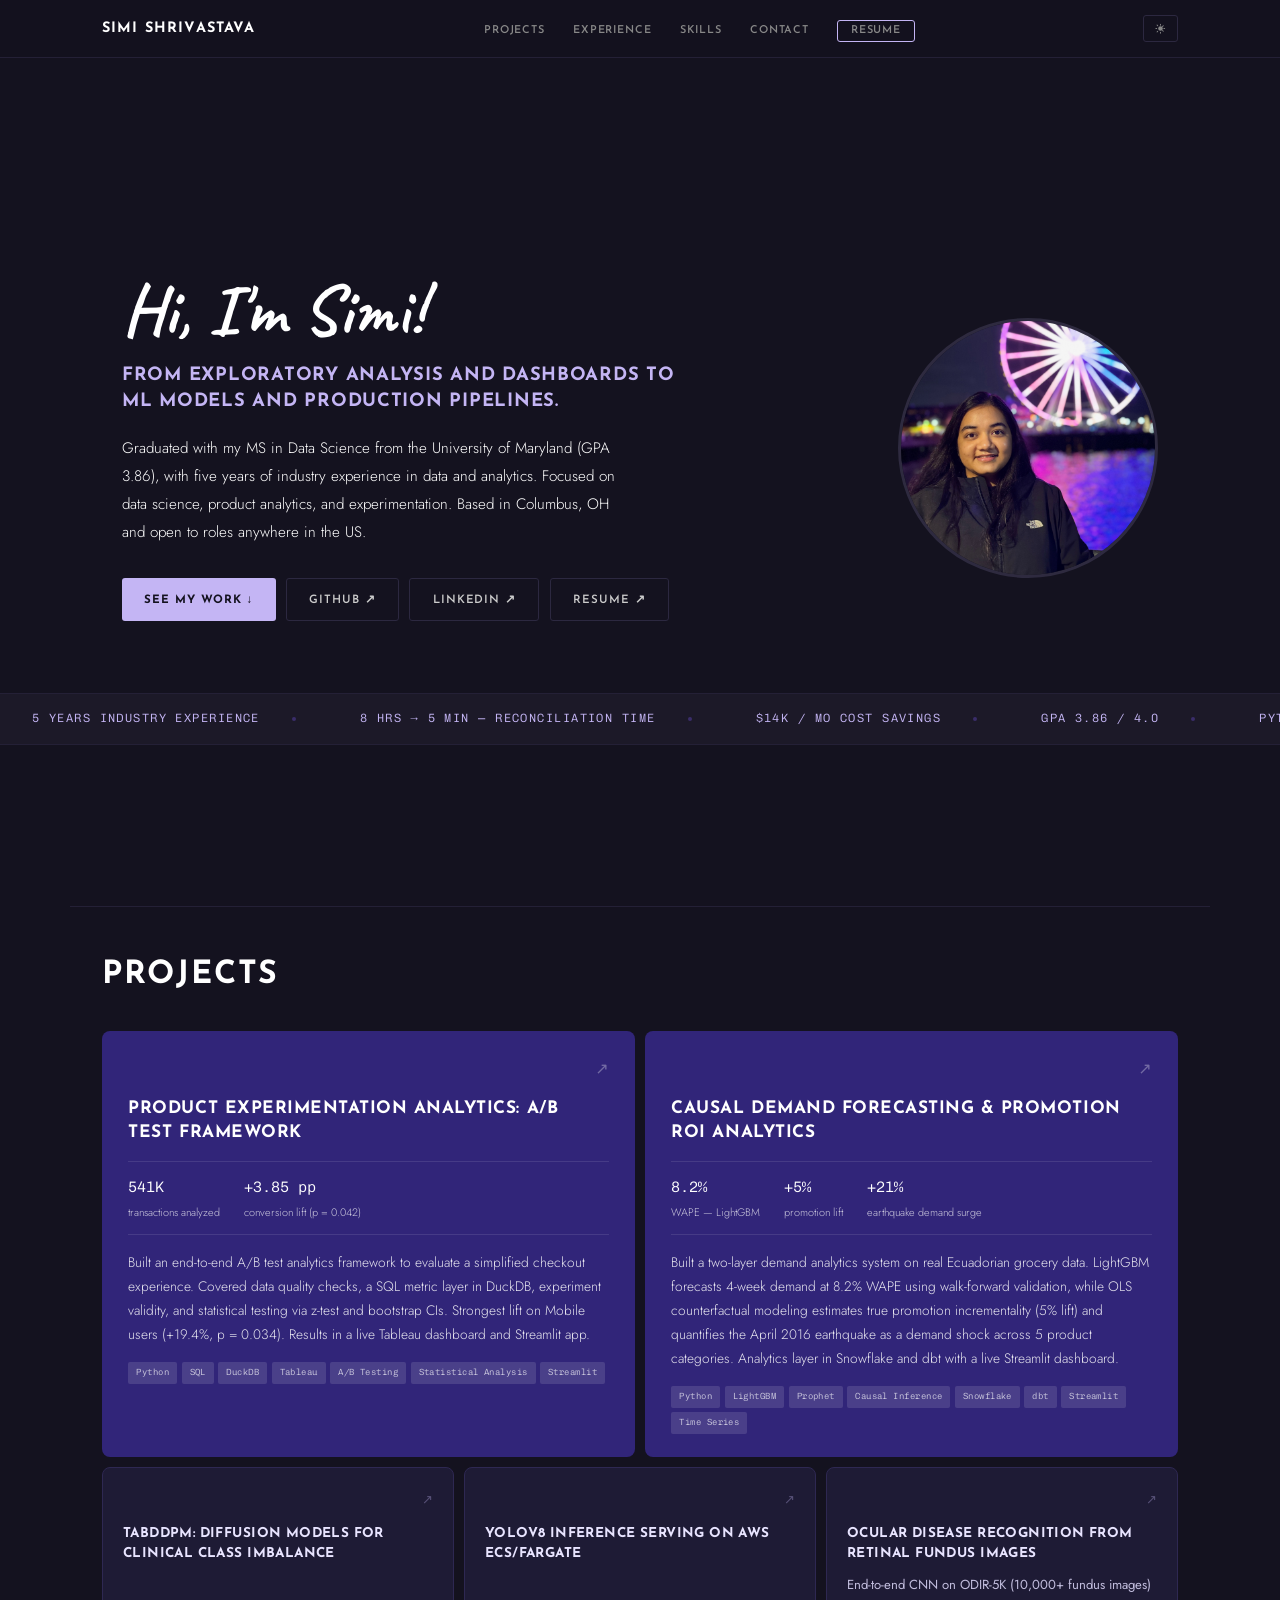
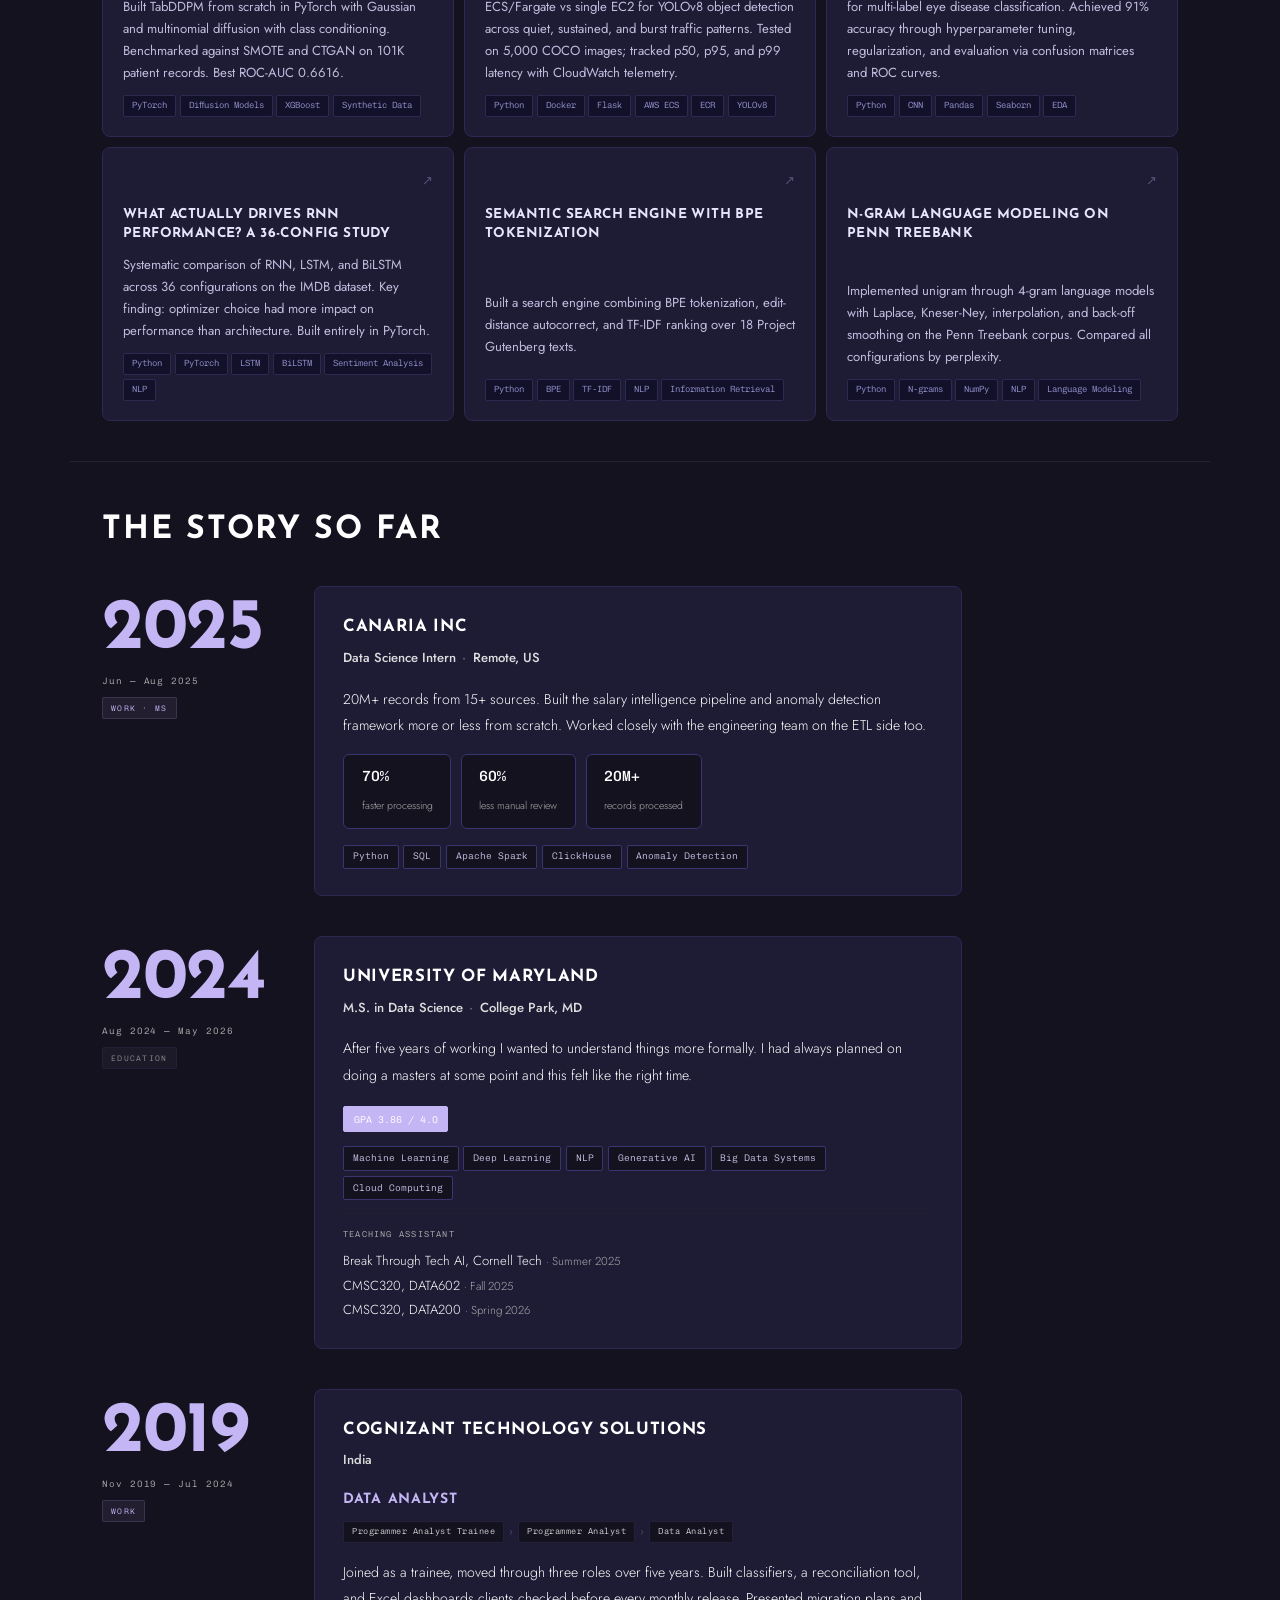
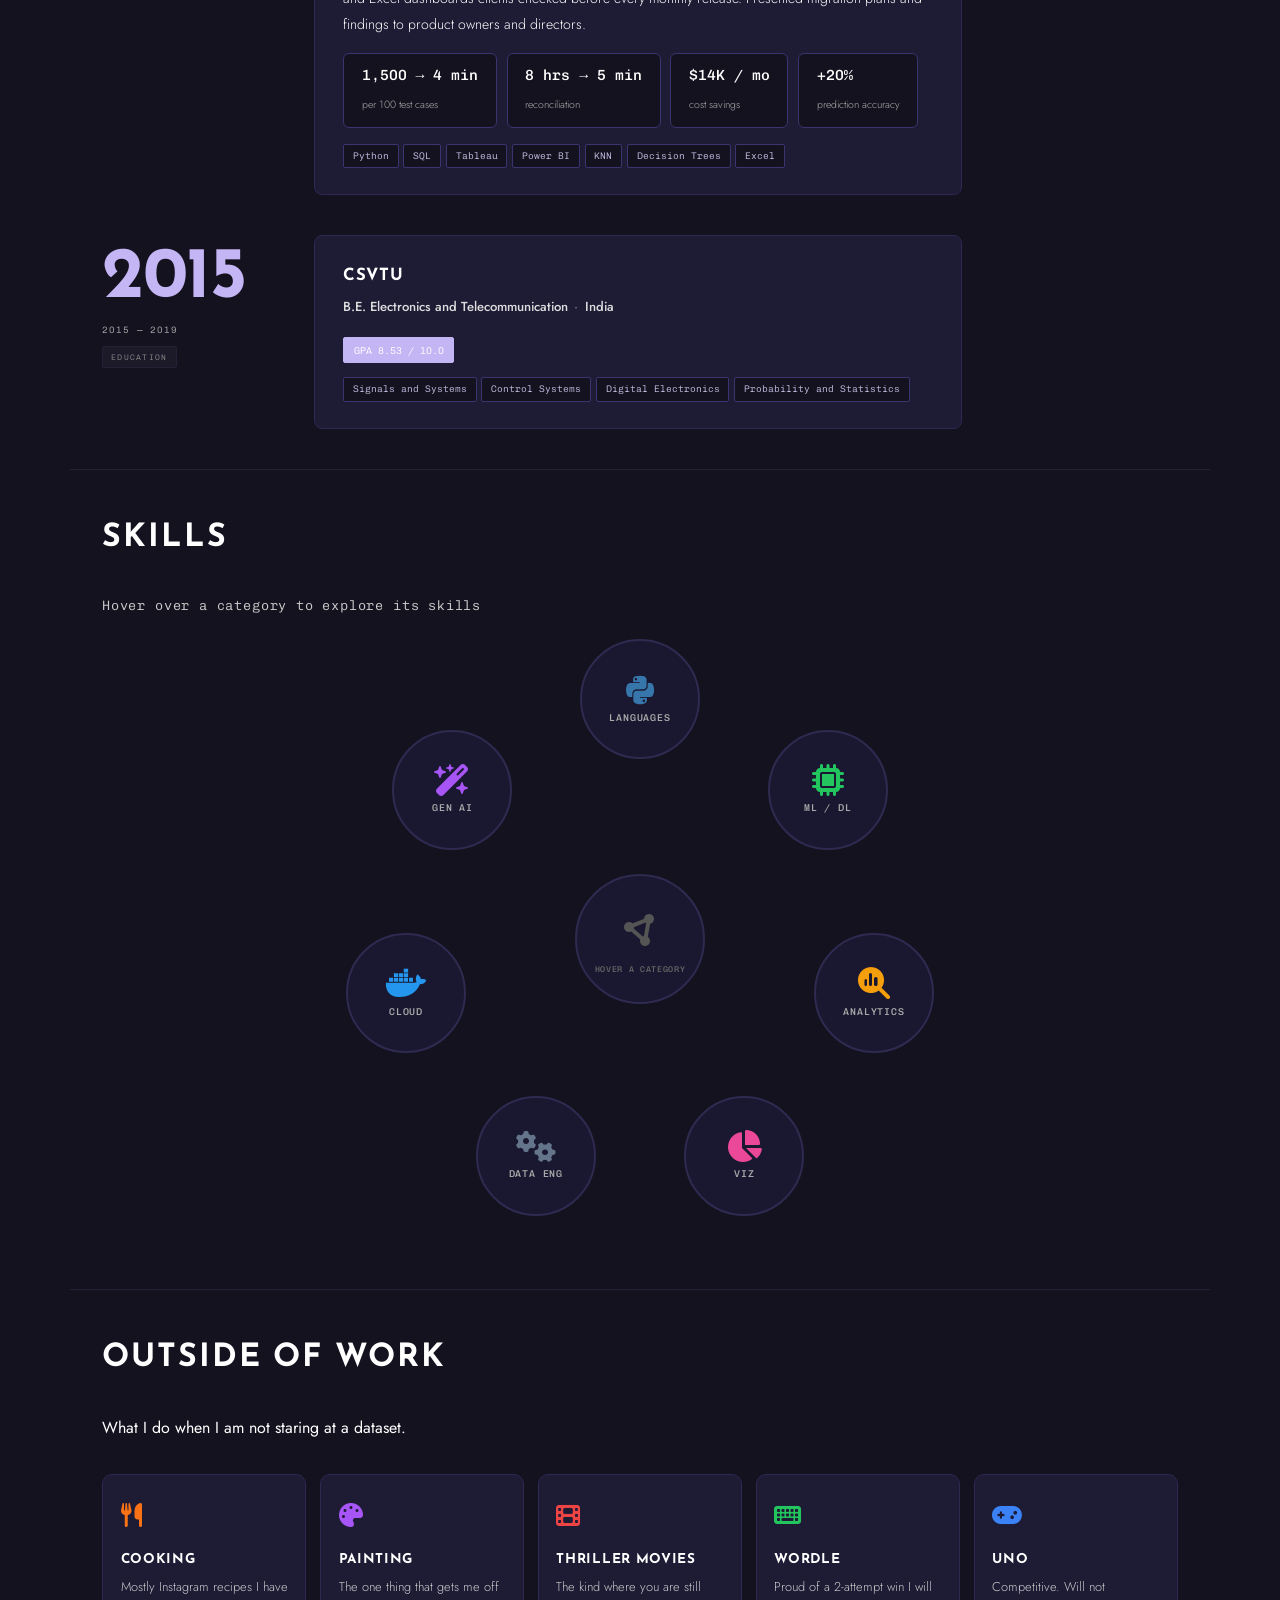
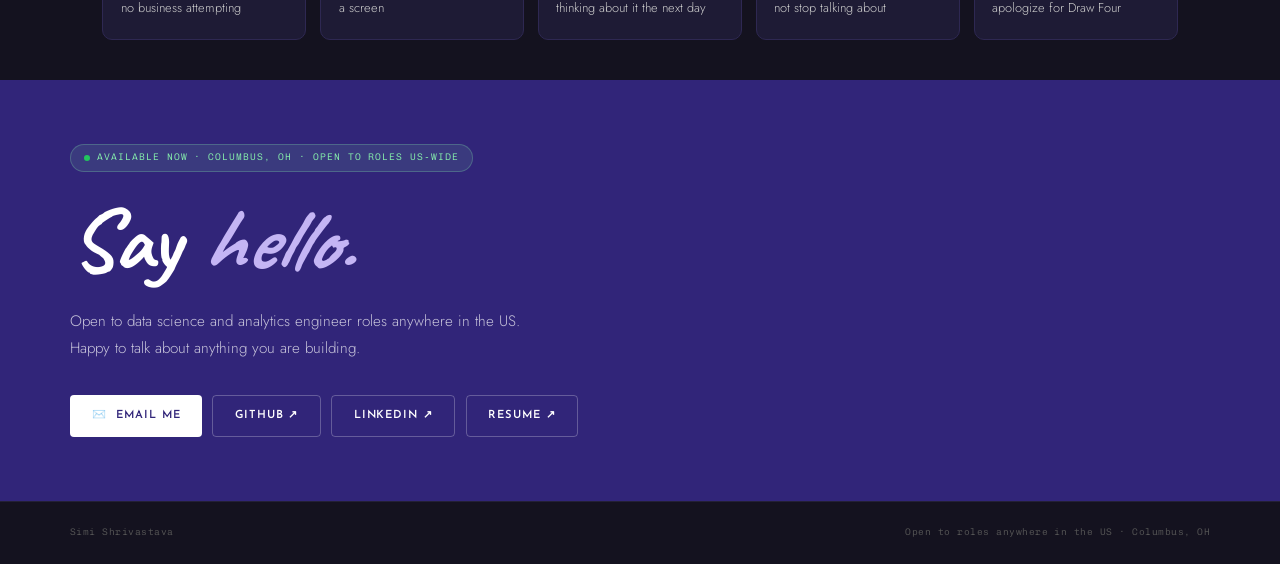
==== index.html @ 1aaf6483 "Update resume link to Simi_Shrivastava_Resume.pdf" ====
<!DOCTYPE html>
<html lang="en">
<head>
<meta charset="UTF-8"/>
<meta name="viewport" content="width=device-width, initial-scale=1.0"/>
<title>Simi Shrivastava</title>
<link rel="preconnect" href="https://fonts.googleapis.com"/>
<link rel="preconnect" href="https://fonts.gstatic.com" crossorigin/>
<link href="https://fonts.googleapis.com/css2?family=Josefin+Sans:wght@300;400;600;700&family=Jost:wght@300;400;500&family=Caveat:wght@400;600;700&family=Chivo+Mono:wght@300;400&display=swap" rel="stylesheet"/>
<link rel="stylesheet" href="https://cdnjs.cloudflare.com/ajax/libs/font-awesome/6.5.0/css/all.min.css"/>
<style>
*,*::before,*::after{box-sizing:border-box;margin:0;padding:0}
html{scroll-behavior:smooth}
:root{

  --bg:#14121f;
  --bg2:#1c1928;
  --card:#1c1928;
  --ink:#ffffff;
  --muted:#888888;
  --soft:#555555;
  --border:#242036;
  --border-card:#2c2840;
  --nav-bg:rgba(20,18,31,.92);
  --purple:#c4b5f4;
  --purple-bg:rgba(196,181,244,.08);
  --purple-border:rgba(196,181,244,.15);
  --purple-feat:#312579;
  --purple-feat-hover:#3a2d8e;
  --secondary-card:#1e1b35;
  --secondary-border:#2e2852;
  --sans:'Jost',system-ui,sans-serif;
  --head:'Josefin Sans',sans-serif;
  --mono:'Chivo Mono',monospace;
  --caveat:'Caveat',cursive;
}


body.light{
  --bg:#F7F5FF;
  --bg2:rgba(255,255,255,.75);
  --card:rgba(255,255,255,.75);
  --ink:#111111;
  --muted:#666666;
  --soft:#999999;
  --border:#e0dcf5;
  --border-card:#ddd8f5;
  --nav-bg:rgba(247,245,255,.92);
  --purple:#4535a8;
  --purple-bg:rgba(69,53,168,.07);
  --purple-border:rgba(69,53,168,.18);
  --purple-feat:#3d2d9e;
  --purple-feat-hover:#4838b5;
  --secondary-card:#c4bce8;
  --secondary-border:#b0a8d8;
}

body{
  background:var(--bg);
  color:var(--ink);
  font-family:var(--sans);
  font-size:16px;
  line-height:1.75;
  font-weight:300;
  -webkit-font-smoothing:antialiased;
  transition:background .25s,color .25s;
}
a{text-decoration:none;color:inherit}

.reveal{opacity:0;transform:translateY(20px);transition:opacity .6s cubic-bezier(.4,0,.2,1),transform .6s cubic-bezier(.4,0,.2,1)}
.reveal.visible{opacity:1;transform:translateY(0)}
.d1{transition-delay:.07s}.d2{transition-delay:.14s}.d3{transition-delay:.21s}
.d4{transition-delay:.28s}.d5{transition-delay:.35s}

nav{
  position:sticky;top:0;z-index:50;
  background:var(--nav-bg);
  backdrop-filter:blur(14px);
  border-bottom:1px solid var(--border);
  transition:background .25s;
}
.nav-inner{
  max-width:1140px;margin:0 auto;
  padding:.9rem 2rem;
  display:flex;justify-content:space-between;align-items:center;
}
.nav-logo{
  font-family:var(--head);
  font-size:.9rem;font-weight:700;
  letter-spacing:.08em;text-transform:uppercase;
  color:var(--ink);
}
.nav-links{display:flex;gap:1.75rem;list-style:none;align-items:center}
.nav-links a{font-family:var(--head);font-size:.68rem;font-weight:600;letter-spacing:.08em;text-transform:uppercase;color:var(--muted);transition:color .2s}
.nav-links a:hover{color:var(--purple)}
.nav-resume{
  font-family:var(--mono);font-size:.65rem;letter-spacing:.06em;
  color:var(--purple);border:1.5px solid var(--purple);
  padding:.28rem .8rem;border-radius:3px;
  transition:background .2s,color .2s;
}
.nav-resume:hover{background:var(--purple);color:var(--bg)}
.theme-toggle{
  background:none;border:1px solid var(--border-card);
  border-radius:3px;cursor:pointer;
  padding:.3rem .55rem;display:flex;align-items:center;
  transition:border-color .2s;color:var(--muted);
}
.theme-toggle:hover{border-color:var(--soft);color:var(--ink)}
.theme-toggle svg{width:15px;height:15px;fill:currentColor;display:block}

.hero-wrap{
  min-height:calc(100vh - 52px);
  display:flex;flex-direction:column;justify-content:center;
}
.hero-inner{
  max-width:1100px;margin:0 auto;
  padding:3.5rem 2rem 2rem;width:100%;
  display:grid;
  grid-template-columns:1fr 300px;
  gap:3rem;
  align-items:center;
}
.hero-text{display:flex;flex-direction:column}
.hero-photo{
  display:flex;align-items:center;justify-content:flex-end;
}
.hero-photo img{
  width:260px;height:260px;
  border-radius:50%;
  object-fit:cover;
  object-position:center 75%;
  border:3px solid var(--purple-border);
}
body.light .hero-photo img{border-color:var(--border-card)}
.hero-greeting{
  font-family:var(--caveat);
  font-size:clamp(2.6rem,5.5vw,4.8rem);
  font-weight:700;
  line-height:1;
  margin-bottom:1.1rem;
  display:block;
  animation:slidein .6s cubic-bezier(.4,0,.2,1) forwards;
}
body.dark .hero-greeting{color:#fff}
body.light .hero-greeting{color:#111}

.hero-tagline{
  font-family:var(--head);
  font-size:clamp(.9rem,1.8vw,1.15rem);
  font-weight:700;
  letter-spacing:.04em;
  text-transform:uppercase;
  line-height:1.45;
  max-width:580px;
  margin-bottom:1.1rem;
  animation:slidein .6s cubic-bezier(.4,0,.2,1) forwards .15s;
  opacity:0;
}
body.dark .hero-tagline{color:var(--purple)}
body.light .hero-tagline{color:var(--purple)}

.hero-bio{
  font-family:var(--sans);
  font-size:.95rem;
  line-height:1.85;
  max-width:500px;
  margin-bottom:2rem;
  animation:slidein .6s cubic-bezier(.4,0,.2,1) forwards .25s;
  opacity:0;
}
body.dark .hero-bio{color:#fff}
body.light .hero-bio{color:#111}

.cta-row{
  display:flex;gap:.65rem;flex-wrap:wrap;
  animation:slidein .6s cubic-bezier(.4,0,.2,1) forwards .35s;
  opacity:0;
}
.cta-p{
  display:inline-flex;align-items:center;gap:.4rem;
  font-family:var(--head);font-size:.72rem;font-weight:700;
  letter-spacing:.08em;text-transform:uppercase;
  padding:.65rem 1.4rem;border-radius:3px;
  transition:all .2s;
}
body.dark .cta-p{background:var(--purple);color:#14121f}
body.dark .cta-p:hover{background:#d4c8ff}
body.light .cta-p{background:var(--purple);color:#fff}
body.light .cta-p:hover{background:#5040c0}

.cta-g{
  display:inline-flex;align-items:center;gap:.4rem;
  font-family:var(--head);font-size:.72rem;font-weight:600;
  letter-spacing:.08em;text-transform:uppercase;
  padding:.65rem 1.4rem;border-radius:3px;
  transition:all .2s;
}
body.dark .cta-g{border:1px solid var(--border-card);color:#ccc}
body.dark .cta-g:hover{border-color:#9080c8;color:#fff}
body.light .cta-g{border:1px solid var(--border-card);color:#444}
body.light .cta-g:hover{border-color:#9080c8;color:#111}
   
.marquee-band{
  width:100%;overflow:hidden;
  padding:.9rem 0;margin-top:2.5rem;
  position:relative;
}
body.dark .marquee-band{background:#1c1928;border-top:1px solid var(--border);border-bottom:1px solid var(--border)}
body.light .marquee-band{background:#ede8fb;border-top:1px solid #d8d0f0;border-bottom:1px solid #d8d0f0}

.marquee-track{
  display:flex;white-space:nowrap;
  animation:marquee-scroll 32s linear infinite;
  width:max-content;
}
.marquee-track:hover{animation-play-state:paused}

.marquee-item{
  font-family:var(--mono);
  font-size:.75rem;letter-spacing:.12em;text-transform:uppercase;
  padding:0 2rem;
  display:inline-flex;align-items:center;gap:2rem;
}
body.dark .marquee-item{color:var(--purple)}
body.light .marquee-item{color:var(--purple)}

.marquee-sep{
  display:inline-block;width:4px;height:4px;
  border-radius:50%;flex-shrink:0;
}
body.dark .marquee-sep{background:#3a2d6a}
body.light .marquee-sep{background:#b0a0e0}

.scroll-nudge{
  font-family:var(--mono);font-size:.58rem;
  letter-spacing:.12em;text-transform:uppercase;
  display:flex;align-items:center;gap:.5rem;
  padding:1.5rem 2rem;
  max-width:1000px;margin:0 auto;width:100%;
  animation:bounce 2s ease-in-out infinite;
}
body.dark .scroll-nudge{color:#3a3555}
body.light .scroll-nudge{color:#c0b8d8}
.nudge-line{flex:1;height:1px;max-width:40px}
body.dark .nudge-line{background:#242036}
body.light .nudge-line{background:#d8d4f0}

.sep{border:none;border-top:1px solid var(--border);max-width:1140px;margin:0 auto}
.section{max-width:1140px;margin:0 auto;padding:2.5rem 2rem}
.sec-title{
  font-family:var(--head);font-size:2rem;font-weight:700;
  letter-spacing:.06em;text-transform:uppercase;
  margin-bottom:1.75rem;
}
body.dark .sec-title{color:#fff}
body.light .sec-title{color:#111}

.proj-featured{
  display:grid;grid-template-columns:1fr 1fr;
  gap:10px;margin-bottom:10px;
}

.feat-card{
  border-radius:8px;padding:1.5rem 1.65rem 1.45rem;
  display:flex;flex-direction:column;
  position:relative;overflow:hidden;
  text-decoration:none;color:inherit;
  transition:background .2s;
}
body.dark .feat-card{background:var(--purple-feat)}
body.dark .feat-card:hover{background:var(--purple-feat-hover)}
body.light .feat-card{background:var(--purple-feat)}
body.light .feat-card:hover{background:var(--purple-feat-hover)}
.feat-card:hover .feat-arrow{transform:translate(3px,-3px)}

.feat-top{display:flex;justify-content:flex-end;margin-bottom:.9rem}
.feat-arrow{font-size:1rem;transition:transform .2s;color:rgba(255,255,255,.32)}

.feat-title{
  font-family:var(--head);font-size:1.08rem;font-weight:700;
  line-height:1.35;letter-spacing:.03em;text-transform:uppercase;
  margin-bottom:1.1rem;color:#fff;
}
.feat-stats{
  display:flex;gap:1.5rem;
  padding:.75rem 0;margin-bottom:.9rem;
  border-top:1px solid rgba(255,255,255,.1);
  border-bottom:1px solid rgba(255,255,255,.1);
}
.fstat{display:flex;flex-direction:column;gap:.15rem}
.fstat-val{font-family:var(--mono);font-size:.95rem;color:#fff}
.fstat-lbl{font-family:var(--sans);font-size:.68rem;color:rgba(255,255,255,.75)}

.feat-desc{
  font-family:var(--sans);font-size:.86rem;
  line-height:1.75;margin-bottom:1rem;
  color:rgba(255,255,255,.88);
}
.feat-tags{display:flex;flex-wrap:wrap;gap:.28rem}
.feat-tag{
  font-family:var(--mono);font-size:.56rem;letter-spacing:.05em;
  padding:.18rem .5rem;border-radius:2px;
  background:rgba(255,255,255,.12);color:rgba(255,255,255,.7);
}

.proj-rest{
  display:grid;grid-template-columns:repeat(3,1fr);gap:10px;
}
.rest-card{
  border-radius:8px;padding:1.35rem 1.25rem 1.2rem;
  display:flex;flex-direction:column;gap:.65rem;
  text-decoration:none;color:inherit;
  transition:background .2s,border-color .2s;
}
body.dark .rest-card{background:var(--secondary-card);border:1px solid var(--secondary-border)}
body.dark .rest-card:hover{background:#201a42;border-color:#4535a8}
body.dark .rest-card:hover .rest-arrow{color:var(--purple)}
body.light .rest-card{background:var(--secondary-card);border:1px solid var(--secondary-border)}
body.light .rest-card:hover{background:#b8b0de;border-color:#9080c8}
body.light .rest-card:hover .rest-arrow{color:#3d2d9e}

.rest-top{display:flex;justify-content:flex-end;margin-bottom:.1rem}
.rest-arrow{font-size:.82rem;transition:color .2s}
body.dark .rest-arrow{color:rgba(196,181,244,.35)}
body.light .rest-arrow{color:rgba(69,53,168,.5)}

.rest-title{
  font-family:var(--head);font-size:.85rem;font-weight:700;
  line-height:1.45;letter-spacing:.03em;text-transform:uppercase;flex:1;
}
body.dark .rest-title{color:#e8e4ff}
body.light .rest-title{color:#150e50}

.rest-desc{
  font-family:var(--sans);font-size:.82rem;line-height:1.68;font-weight:400;
  flex:1;
}
body.dark .rest-desc{color:#c0bcdc}
body.light .rest-desc{color:#2a2260}

.rest-tags{display:flex;flex-wrap:wrap;gap:.22rem;margin-top:auto}
.rest-tag{
  font-family:var(--mono);font-size:.56rem;padding:.14rem .5rem;border-radius:2px;
}
body.dark .rest-tag{color:#9090c8;background:#13102a;border:1px solid var(--secondary-border)}
body.light .rest-tag{color:#4030a0;background:rgba(255,255,255,.4);border:1px solid rgba(255,255,255,.6)}

.wip-badge{
  display:inline-flex;align-items:center;gap:.3rem;
  font-family:var(--mono);font-size:.58rem;letter-spacing:.1em;
  text-transform:uppercase;color:#d4a017;
  border:1.5px solid rgba(212,160,23,.45);
  background:rgba(212,160,23,.1);
  padding:.18rem .6rem;border-radius:2px;width:fit-content;
  margin-top:.5rem;
}
.wip-dot{width:5px;height:5px;border-radius:50%;background:#d4a017;animation:blink 1.8s ease-in-out infinite}
   
.timeline{max-width:860px}
.tl-entry{
  display:grid;grid-template-columns:180px 1fr;
  gap:2rem;margin-bottom:2.5rem;align-items:start;
}
.tl-entry:last-child{margin-bottom:0}

.tl-year-col{padding-top:.5rem;display:flex;flex-direction:column;gap:.5rem}
.tl-year{
  font-family:var(--head);font-weight:700;
  font-size:4.5rem;line-height:1;
  letter-spacing:-.02em;text-transform:uppercase;
}
body.dark .tl-year{color:var(--purple)}
body.light .tl-year{color:var(--purple)}

.tl-range{
  font-family:var(--mono);font-size:.58rem;
  letter-spacing:.1em;line-height:1.6;
}
body.dark .tl-range{color:#aaa}
body.light .tl-range{color:#555}

.tl-type{
  font-family:var(--mono);font-size:.5rem;
  letter-spacing:.16em;text-transform:uppercase;
  padding:.2rem .5rem;border-radius:2px;width:fit-content;
}
.tl-type.work{color:var(--purple);background:var(--purple-bg);border:1px solid var(--purple-border)}
body.dark .tl-type.edu{color:#888;background:#1c1928;border:1px solid var(--border)}
body.light .tl-type.edu{color:#a098c8;background:rgba(196,181,244,.08);border:1px solid #d8d0f0}

.tl-card{border-radius:8px;padding:1.6rem 1.75rem}
body.dark .tl-card{background:var(--secondary-card);border:1px solid var(--secondary-border)}
body.light .tl-card{background:var(--secondary-card);border:1px solid var(--secondary-border)}

.tl-org{
  font-family:var(--head);font-size:1.05rem;font-weight:700;
  letter-spacing:.04em;text-transform:uppercase;margin-bottom:.3rem;
}
body.dark .tl-org{color:#fff}
body.light .tl-org{color:#111}

.tl-meta{
  font-family:var(--sans);font-size:.82rem;
  font-weight:500;margin-bottom:1rem;
}
body.dark .tl-meta{color:#ddd}
body.light .tl-meta{color:#111}
.tl-meta-sep{margin:0 .4rem;opacity:.4}

.tl-main-role{
  font-family:var(--head);font-size:.88rem;font-weight:700;
  letter-spacing:.05em;text-transform:uppercase;margin-bottom:.5rem;
}
body.dark .tl-main-role{color:var(--purple)}
body.light .tl-main-role{color:var(--purple)}

.tl-prog{display:flex;flex-wrap:wrap;gap:.3rem;align-items:center;margin-bottom:1rem}
.tl-prog-pill{
  font-family:var(--mono);font-size:.54rem;letter-spacing:.06em;
  padding:.14rem .5rem;border-radius:2px;
}
body.dark .tl-prog-pill{color:#ccc;background:#14121f;border:1px solid var(--border)}
body.light .tl-prog-pill{color:#333;background:var(--purple-bg);border:1px solid #d8d0f0}
.prog-arrow{font-size:.65rem;opacity:.3}

.tl-prose{
  font-family:var(--sans);font-size:.88rem;
  line-height:1.85;margin-bottom:1rem;
}
body.dark .tl-prose{color:#fff}
body.light .tl-prose{color:#111}

.tl-metrics{display:flex;flex-wrap:wrap;gap:.6rem;margin-bottom:1rem}
.tl-met{padding:.6rem 1.1rem;border-radius:6px}
body.dark .tl-met{background:#14121f;border:1px solid #3a3470}
body.light .tl-met{background:rgba(255,255,255,.8);border:1px solid #e0daf5}
.tl-met strong{display:block;font-family:var(--mono);font-size:.92rem;font-weight:500}
body.dark .tl-met strong{color:#fff}
body.light .tl-met strong{color:#111}
.tl-met span{font-size:.66rem}
body.dark .tl-met span{color:#aaa}
body.light .tl-met span{color:#555}

.tl-gpa{
  font-family:var(--mono);font-size:.62rem;
  padding:.2rem .6rem;border-radius:2px;
  display:inline-block;margin-bottom:.9rem;
}
body.dark .tl-gpa{color:#fff;background:var(--purple);border:1px solid var(--purple)}
body.light .tl-gpa{color:#fff;background:var(--purple);border:1px solid var(--purple)}

.tl-tags{display:flex;flex-wrap:wrap;gap:.3rem}
.tl-tag{
  font-family:var(--mono);font-size:.6rem;padding:.18rem .55rem;border-radius:2px;
}
body.dark .tl-tag{color:#c0bce0;background:#14121f;border:1px solid #3a3470}
body.light .tl-tag{color:#4030a0;background:rgba(196,181,244,.12);border:1px solid #c8c0f0}

.ta-block{padding-top:.8rem;margin-top:.8rem}
body.dark .ta-block{border-top:1px solid #222030}
body.light .ta-block{border-top:1px solid #e8e4f5}
.ta-label{font-family:var(--mono);font-size:.54rem;letter-spacing:.14em;text-transform:uppercase;margin-bottom:.45rem}
body.dark .ta-label{color:#aaa}
body.light .ta-label{color:#555}
.ta-row{font-size:.82rem;line-height:1.85}
body.dark .ta-row{color:#fff}
body.light .ta-row{color:#111}
.ta-em{font-size:.72rem}
body.dark .ta-em{color:#aaa}
body.light .ta-em{color:#555}

/* ============================================================
   FIX 4 — SKILLS WHEEL
   ============================================================ */
.sec-hint{
  font-family:var(--mono);font-size:.85rem;
  letter-spacing:.06em;margin-bottom:.75rem;
}
body.dark .sec-hint{color:#ccc}
body.light .sec-hint{color:#333}

.wheel-wrap{
  position:relative;width:720px;height:620px;margin:0 auto;
}

/* Center hub */
.wheel-center{
  position:absolute;top:310px;left:360px;
  transform:translate(-50%,-50%);
  width:130px;height:130px;border-radius:50%;
  display:flex;flex-direction:column;align-items:center;justify-content:center;gap:.35rem;
  z-index:2;transition:all .35s cubic-bezier(.4,0,.2,1);
}
body.dark .wheel-center{background:#1a1830;border:2px solid #2e2a50}
body.light .wheel-center{background:#fff;border:2px solid #ddd8f5;box-shadow:0 2px 12px rgba(0,0,0,.06)}
.center-icon{font-size:2rem}
body.dark .center-icon{color:#555}
body.light .center-icon{color:#bbb}
.center-label{
  font-family:var(--mono);font-size:.52rem;letter-spacing:.08em;
  text-transform:uppercase;text-align:center;padding:0 .5rem;line-height:1.4;font-weight:500;
}
body.dark .center-label{color:#666}
body.light .center-label{color:#aaa}

/* FIX 4 — category nodes: bigger, visible, not watermark-like */
.cat-node{
  position:absolute;width:120px;height:120px;border-radius:50%;
  display:flex;flex-direction:column;align-items:center;justify-content:center;
  gap:.4rem;cursor:pointer;z-index:5;
  transition:all .3s cubic-bezier(.4,0,.2,1);
}
body.dark .cat-node{background:#1a1830;border:2px solid #2e2a50}
body.light .cat-node{background:#fff;border:2px solid #ddd8f5;box-shadow:0 2px 10px rgba(0,0,0,.06)}
body.dark .cat-node:hover{border-color:#555;background:#201e38}
body.light .cat-node:hover{border-color:#bbb;background:#f8f8ff}
body.dark .cat-node.active{background:#201e38;border:2px solid #555;box-shadow:0 0 0 5px rgba(255,255,255,.04)}
body.light .cat-node.active{background:#f5f5ff;border:2px solid #aaa;box-shadow:0 0 0 5px rgba(0,0,0,.04)}

/* Per-category icon colors — distinct, non-purple */
.node-icon{font-size:2rem;transition:color .2s}
#cat-0 .node-icon{color:#3776AB}   /* Python blue */
#cat-1 .node-icon{color:#22c55e}   /* ML/DL green */
#cat-2 .node-icon{color:#f59e0b}   /* Analytics amber */
#cat-3 .node-icon{color:#ec4899}   /* Viz pink */
#cat-4 .node-icon{color:#64748b}   /* Data Eng slate */
#cat-5 .node-icon{color:#2496ED}   /* Docker blue */
#cat-6 .node-icon{color:#a855f7}   /* GenAI purple */

/* Brighten on hover/active */
body.dark .cat-node:hover .node-icon,body.dark .cat-node.active .node-icon{filter:brightness(1.25)}
body.light .cat-node:hover .node-icon,body.light .cat-node.active .node-icon{filter:brightness(.85)}

.node-label{
  font-family:var(--mono);font-size:.62rem;letter-spacing:.08em;
  text-transform:uppercase;text-align:center;line-height:1.3;transition:color .2s;font-weight:500;
}
body.dark .node-label{color:#aaa}
body.light .node-label{color:#555}
body.dark .cat-node.active .node-label,body.dark .cat-node:hover .node-label{color:#fff}
body.light .cat-node.active .node-label,body.light .cat-node:hover .node-label{color:#111}

.orbit-ring{
  position:absolute;border-radius:50%;pointer-events:none;
  opacity:0;transition:opacity .3s ease;border-style:dashed;
}
body.dark .orbit-ring{border-color:rgba(196,181,244,.14)}
body.light .orbit-ring{border-color:rgba(69,53,168,.12)}
.orbit-ring.visible{opacity:1}

.skill-tag-node{
  position:absolute;
  font-family:var(--mono);font-size:.8rem;letter-spacing:.04em;
  padding:.3rem .9rem;border-radius:20px;
  white-space:nowrap;z-index:8;pointer-events:none;
  opacity:0;
  transform:translate(-50%,-50%) scale(.5);
  transition:opacity .3s ease,transform .3s cubic-bezier(.4,0,.2,1);
}
body.dark .skill-tag-node{color:var(--purple);background:#1e1a38;border:1px solid #2c2850}
body.light .skill-tag-node{color:#4535a8;background:#fff;border:1px solid #c0b5f0;box-shadow:0 2px 8px rgba(69,53,168,.1)}
.skill-tag-node.visible{opacity:1;transform:translate(-50%,-50%) scale(1)}

/* Mobile fallback */
.skill-mobile{display:none}
.mob-cats{display:flex;flex-wrap:wrap;gap:.4rem;margin-bottom:1.25rem}
.mob-cat{
  font-family:var(--head);font-size:.62rem;font-weight:700;
  letter-spacing:.08em;text-transform:uppercase;
  padding:.4rem .9rem;border-radius:3px;cursor:pointer;
  transition:all .2s;display:flex;align-items:center;gap:.4rem;
}
body.dark .mob-cat{border:1px solid var(--border);color:#666}
body.dark .mob-cat.active{border-color:var(--purple);color:var(--purple);background:var(--purple-bg)}
body.light .mob-cat{border:1px solid var(--border);color:#aaa}
body.light .mob-cat.active{border-color:var(--purple);color:var(--purple);background:var(--purple-bg)}
.mob-skills{display:flex;flex-wrap:wrap;gap:.4rem;align-items:flex-start;align-content:flex-start}
.mob-skill{
  font-family:var(--mono);font-size:.6rem;letter-spacing:.04em;
  padding:.2rem .6rem;border-radius:20px;
}
body.dark .mob-skill{color:var(--purple);background:#1e1a38;border:1px solid #2c2850}
body.light .mob-skill{color:var(--purple);background:#fff;border:1px solid #c8bff2}

/* ============================================================
   OUTSIDE OF WORK
   ============================================================ */
.outside-tagline{
  font-family:var(--sans);font-size:1rem;
  margin-bottom:2rem;font-weight:400;
}
body.dark .outside-tagline{color:#fff}
body.light .outside-tagline{color:#111}

.hobby-grid{display:grid;grid-template-columns:repeat(5,1fr);gap:.85rem}
.hobby-card{border-radius:10px;padding:1.25rem 1.1rem}
body.dark .hobby-card{background:var(--secondary-card);border:1px solid var(--secondary-border)}
body.light .hobby-card{background:var(--secondary-card);border:1px solid var(--secondary-border)}
.hobby-icon{font-size:1.5rem;margin-bottom:.65rem}
.hobby-title{font-family:var(--head);font-size:.85rem;font-weight:700;letter-spacing:.05em;text-transform:uppercase;margin-bottom:.3rem}
body.dark .hobby-title{color:#fff}
body.light .hobby-title{color:#111}
.hobby-desc{font-size:.8rem;line-height:1.65}
body.dark .hobby-desc{color:#ccc}
body.light .hobby-desc{color:#333}

/* ============================================================
   CONTACT
   ============================================================ */
.contact-wrap{
  background:var(--purple-feat);
  padding:4rem 2rem;
  position:relative;
  overflow:hidden;
}
.contact-inner{
  max-width:1140px;margin:0 auto;
  display:flex;flex-direction:column;
  gap:1.5rem;
}
.contact-avail{
  display:inline-flex;align-items:center;gap:.45rem;
  font-family:var(--mono);font-size:.6rem;letter-spacing:.1em;text-transform:uppercase;
  color:#86efac;background:rgba(134,239,172,.1);
  border:1px solid rgba(134,239,172,.25);
  padding:.3rem .8rem;border-radius:20px;width:fit-content;
}
.contact-avail-dot{width:6px;height:6px;border-radius:50%;background:#22c55e}
.contact-heading{
  font-family:var(--caveat);
  font-size:clamp(3rem,7vw,5.5rem);
  font-weight:700;line-height:1;color:#fff;
}
.contact-heading em{font-style:italic;color:#c4b5f4}
.contact-sub{
  font-family:var(--sans);font-size:.95rem;
  color:rgba(255,255,255,.72);line-height:1.8;max-width:480px;
}
.contact-pills{display:flex;flex-wrap:wrap;gap:.65rem;margin-top:.5rem}
.contact-pill{
  display:inline-flex;align-items:center;gap:.5rem;
  font-family:var(--head);font-size:.7rem;font-weight:600;
  letter-spacing:.08em;text-transform:uppercase;
  padding:.65rem 1.35rem;border-radius:4px;
  transition:all .2s;text-decoration:none;
}
.contact-pill.primary{
  background:#fff;color:var(--purple-feat);
}
.contact-pill.primary:hover{background:#e8e0ff}
.contact-pill.ghost{
  border:1.5px solid rgba(255,255,255,.25);color:#fff;
}
.contact-pill.ghost:hover{background:rgba(255,255,255,.1);border-color:rgba(255,255,255,.5)}

/* ============================================================
   FOOTER
   ============================================================ */
footer{
  background:var(--bg);
  border-top:1px solid var(--border);padding:1.4rem 2rem;
}
.footer-inner{
  max-width:1140px;margin:0 auto;
  display:flex;justify-content:space-between;align-items:center;
}
footer p{font-family:var(--mono);font-size:.6rem;color:var(--soft);letter-spacing:.05em}

/* ============================================================
   ANIMATIONS
   ============================================================ */
@keyframes slidein{from{opacity:0;transform:translateY(12px)}to{opacity:1;transform:translateY(0)}}
@keyframes marquee-scroll{0%{transform:translateX(0)}100%{transform:translateX(-50%)}}
@keyframes bounce{0%,100%{transform:translateY(0)}50%{transform:translateY(5px)}}
@keyframes blink{0%,100%{opacity:1}50%{opacity:.2}}
@keyframes fadein{from{opacity:0}to{opacity:1}}

/* ============================================================
   RESPONSIVE
   ============================================================ */
@media(max-width:960px){
  .proj-featured{grid-template-columns:1fr 1fr}
  .proj-rest{grid-template-columns:repeat(3,1fr)}
  .contact-inner{grid-template-columns:1fr;gap:2.5rem}
  .hobby-grid{grid-template-columns:repeat(3,1fr)}
  .tl-entry{grid-template-columns:140px 1fr;gap:1.5rem}
  .tl-year{font-size:3.5rem}
}
@media(max-width:680px){
  .wheel-wrap{display:none}
  .skill-mobile{display:block}
  .proj-rest{grid-template-columns:repeat(2,1fr)}
  .tl-entry{grid-template-columns:1fr;gap:.75rem}
  .tl-year{font-size:2.5rem}
  .tl-year-col{flex-direction:row;align-items:center;flex-wrap:wrap;gap:.5rem;padding-top:0}
  .hero-inner{grid-template-columns:1fr}
  .hero-photo{display:none}
  .hero-wrap{min-height:unset;padding:1.5rem 0 0}
}
@media(max-width:580px){
  .proj-featured{grid-template-columns:1fr}
  .proj-rest{grid-template-columns:1fr 1fr}
  .section{padding:2.75rem 1.25rem}
  .hero-inner{padding:3rem 1.25rem 2rem}
  .contact-wrap{padding:3rem 1.25rem}  .nav-links{display:none}
  .nav-inner{padding:.9rem 1.25rem}
  .sec-title{font-size:1.5rem}
  .contact-left h2{font-size:1.8rem}
  .footer-inner{flex-direction:column;gap:.4rem;text-align:center}
  .hobby-grid{grid-template-columns:repeat(2,1fr)}
}
</style>
</head>
<body>

<!-- ============================================================
     NAV
     ============================================================ -->
<nav>
  <div class="nav-inner">
    <a href="#" class="nav-logo">Simi Shrivastava</a>
    <ul class="nav-links">
      <li><a href="#projects">Projects</a></li>
      <li><a href="#experience">Experience</a></li>
      <li><a href="#skills">Skills</a></li>
      <li><a href="#contact">Contact</a></li>
      <li><a href="Simi_Shrivastava_Resume.pdf" class="nav-resume" target="_blank">Resume</a></li>
    </ul>
    <button class="theme-toggle" onclick="toggleTheme()" title="Toggle theme">
      <svg id="theme-icon" viewBox="0 0 24 24" xmlns="http://www.w3.org/2000/svg">
        <path d="M21 12.79A9 9 0 1 1 11.21 3 7 7 0 0 0 21 12.79z"/>
      </svg>
    </button>
  </div>
</nav>

<!-- ============================================================
     HERO
     ============================================================ -->
<div class="hero-wrap">
  <div class="hero-inner">
    <div class="hero-text">
      <span class="hero-greeting">Hi, I'm Simi!</span>
      <div class="hero-tagline">From exploratory analysis and dashboards to ML models and production pipelines.</div>
      <div class="hero-bio">Graduated with my MS in Data Science from the University of Maryland (GPA 3.86), with five years of industry experience in data and analytics. Focused on data science, product analytics, and experimentation. Based in Columbus, OH and open to roles anywhere in the US.</div>
      <div class="cta-row">
        <a href="#projects" class="cta-p">See my work ↓</a>
        <a href="https://github.com/Simi-Shrivastava11" class="cta-g" target="_blank">GitHub ↗</a>
        <a href="https://www.linkedin.com/in/simi-shrivastava" class="cta-g" target="_blank">LinkedIn ↗</a>
        <a href="Simi_Shrivastava_Resume.pdf" class="cta-g" target="_blank">Resume ↗</a>
      </div>
    </div>
    <div class="hero-photo">
      <img src="profile1.jpeg" alt="Simi Shrivastava"/>
    </div>
  </div>

  <!-- FIX 1 — marquee items now include context so each stat is self-explanatory -->
  <div class="marquee-band">
    <div class="marquee-track">
      <!-- Copy 1 -->
      <span class="marquee-item">5 years industry experience <span class="marquee-sep"></span></span>
      <span class="marquee-item">8 hrs → 5 min — reconciliation time <span class="marquee-sep"></span></span>
      <span class="marquee-item">$14K / mo cost savings <span class="marquee-sep"></span></span>
      <span class="marquee-item">GPA 3.86 / 4.0 <span class="marquee-sep"></span></span>
      <span class="marquee-item">Python · SQL · Apache Spark <span class="marquee-sep"></span></span>
      <span class="marquee-item">LightGBM · Time Series · Causal Inference <span class="marquee-sep"></span></span>
      <span class="marquee-item">Snowflake · dbt · Streamlit <span class="marquee-sep"></span></span>
      <span class="marquee-item">A/B Testing · Statistical Modeling · Tableau <span class="marquee-sep"></span></span>
      <span class="marquee-item">AWS · Docker · ClickHouse <span class="marquee-sep"></span></span>
      <span class="marquee-item">Columbus, OH · Open to roles US-wide <span class="marquee-sep"></span></span>
      <!-- Copy 2 for seamless loop -->
      <span class="marquee-item">5 years industry experience <span class="marquee-sep"></span></span>
      <span class="marquee-item">8 hrs → 5 min — reconciliation time <span class="marquee-sep"></span></span>
      <span class="marquee-item">$14K / mo cost savings <span class="marquee-sep"></span></span>
      <span class="marquee-item">GPA 3.86 / 4.0 <span class="marquee-sep"></span></span>
      <span class="marquee-item">Python · SQL · Apache Spark <span class="marquee-sep"></span></span>
      <span class="marquee-item">LightGBM · Time Series · Causal Inference <span class="marquee-sep"></span></span>
      <span class="marquee-item">Snowflake · dbt · Streamlit <span class="marquee-sep"></span></span>
      <span class="marquee-item">A/B Testing · Statistical Modeling · Tableau <span class="marquee-sep"></span></span>
      <span class="marquee-item">AWS · Docker · ClickHouse <span class="marquee-sep"></span></span>
      <span class="marquee-item">Columbus, OH · Open to roles US-wide <span class="marquee-sep"></span></span>
    </div>
  </div>

</div>

<hr class="sep"/>

<!-- ============================================================
     PROJECTS
     ============================================================ -->
<section id="projects">
  <div class="section">
    <h2 class="sec-title reveal">Projects</h2>

    <!-- Featured 2 -->
    <div class="proj-featured">

      <a class="feat-card reveal d1" href="https://github.com/Simi-Shrivastava11/product-experimentation-analytics" target="_blank">
        <div class="feat-top"><span class="feat-arrow">↗</span></div>
        <div class="feat-title">Product Experimentation Analytics: A/B Test Framework</div>
        <div class="feat-stats">
          <div class="fstat"><span class="fstat-val">541K</span><span class="fstat-lbl">transactions analyzed</span></div>
          <div class="fstat"><span class="fstat-val">+3.85 pp</span><span class="fstat-lbl">conversion lift (p = 0.042)</span></div>
        </div>
        <p class="feat-desc">Built an end-to-end A/B test analytics framework to evaluate a simplified checkout experience. Covered data quality checks, a SQL metric layer in DuckDB, experiment validity, and statistical testing via z-test and bootstrap CIs. Strongest lift on Mobile users (+19.4%, p = 0.034). Results in a live Tableau dashboard and Streamlit app.</p>
        <div class="feat-tags">
          <span class="feat-tag">Python</span><span class="feat-tag">SQL</span><span class="feat-tag">DuckDB</span><span class="feat-tag">Tableau</span><span class="feat-tag">A/B Testing</span><span class="feat-tag">Statistical Analysis</span><span class="feat-tag">Streamlit</span>
        </div>
      </a>

      <a class="feat-card reveal d2" href="https://github.com/Simi-Shrivastava11/causal-demand-forecasting" target="_blank">
        <div class="feat-top"><span class="feat-arrow">↗</span></div>
        <div class="feat-title">Causal Demand Forecasting & Promotion ROI Analytics</div>
        <div class="feat-stats">
          <div class="fstat"><span class="fstat-val">8.2%</span><span class="fstat-lbl">WAPE — LightGBM</span></div>
          <div class="fstat"><span class="fstat-val">+5%</span><span class="fstat-lbl">promotion lift</span></div>
          <div class="fstat"><span class="fstat-val">+21%</span><span class="fstat-lbl">earthquake demand surge</span></div>
        </div>
        <p class="feat-desc">Built a two-layer demand analytics system on real Ecuadorian grocery data. LightGBM forecasts 4-week demand at 8.2% WAPE using walk-forward validation, while OLS counterfactual modeling estimates true promotion incrementality (5% lift) and quantifies the April 2016 earthquake as a demand shock across 5 product categories. Analytics layer in Snowflake and dbt with a live Streamlit dashboard.</p>
        <div class="feat-tags">
          <span class="feat-tag">Python</span><span class="feat-tag">LightGBM</span><span class="feat-tag">Prophet</span><span class="feat-tag">Causal Inference</span><span class="feat-tag">Snowflake</span><span class="feat-tag">dbt</span><span class="feat-tag">Streamlit</span><span class="feat-tag">Time Series</span>
        </div>
      </a>

    </div>

    <!-- Secondary 6 -->
    <div class="proj-rest">

      <a class="rest-card reveal d1" href="https://github.com/Simi-Shrivastava11/tabddpm-hospital-readmission-prediction" target="_blank">
        <div class="rest-top"><span class="rest-arrow">↗</span></div>
        <div class="rest-title">TabDDPM: Diffusion Models for Clinical Class Imbalance</div>
        <p class="rest-desc">Built TabDDPM from scratch in PyTorch with Gaussian and multinomial diffusion with class conditioning. Benchmarked against SMOTE and CTGAN on 101K patient records. Best ROC-AUC 0.6616.</p>
        <div class="rest-tags"><span class="rest-tag">PyTorch</span><span class="rest-tag">Diffusion Models</span><span class="rest-tag">XGBoost</span><span class="rest-tag">Synthetic Data</span></div>
      </a>

      <a class="rest-card reveal d2" href="https://github.com/Simi-Shrivastava11/YOLOv8-via-AWS-ECS-Fargate" target="_blank">
        <div class="rest-top"><span class="rest-arrow">↗</span></div>
        <div class="rest-title">YOLOv8 Inference Serving on AWS ECS/Fargate</div>
        <p class="rest-desc">ECS/Fargate vs single EC2 for YOLOv8 object detection across quiet, sustained, and burst traffic patterns. Tested on 5,000 COCO images; tracked p50, p95, and p99 latency with CloudWatch telemetry.</p>
        <div class="rest-tags"><span class="rest-tag">Python</span><span class="rest-tag">Docker</span><span class="rest-tag">Flask</span><span class="rest-tag">AWS ECS</span><span class="rest-tag">ECR</span><span class="rest-tag">YOLOv8</span></div>
      </a>

      <a class="rest-card reveal d3" href="https://github.com/Simi-Shrivastava11/ocular-disease-ml" target="_blank">
        <div class="rest-top"><span class="rest-arrow">↗</span></div>
        <div class="rest-title">Ocular Disease Recognition from Retinal Fundus Images</div>
        <p class="rest-desc">End-to-end CNN on ODIR-5K (10,000+ fundus images) for multi-label eye disease classification. Achieved 91% accuracy through hyperparameter tuning, regularization, and evaluation via confusion matrices and ROC curves.</p>
        <div class="rest-tags"><span class="rest-tag">Python</span><span class="rest-tag">CNN</span><span class="rest-tag">Pandas</span><span class="rest-tag">Seaborn</span><span class="rest-tag">EDA</span></div>
      </a>

      <a class="rest-card reveal d4" href="https://github.com/Simi-Shrivastava11/Sentiment-Classification-RNN" target="_blank">
        <div class="rest-top"><span class="rest-arrow">↗</span></div>
        <div class="rest-title">What Actually Drives RNN Performance? A 36-Config Study</div>
        <p class="rest-desc">Systematic comparison of RNN, LSTM, and BiLSTM across 36 configurations on the IMDB dataset. Key finding: optimizer choice had more impact on performance than architecture. Built entirely in PyTorch.</p>
        <div class="rest-tags"><span class="rest-tag">Python</span><span class="rest-tag">PyTorch</span><span class="rest-tag">LSTM</span><span class="rest-tag">BiLSTM</span><span class="rest-tag">Sentiment Analysis</span><span class="rest-tag">NLP</span></div>
      </a>

      <a class="rest-card reveal d5" href="https://github.com/Simi-Shrivastava11/bpe-semantic-search" target="_blank">
        <div class="rest-top"><span class="rest-arrow">↗</span></div>
        <div class="rest-title">Semantic Search Engine with BPE Tokenization</div>
        <p class="rest-desc">Built a search engine combining BPE tokenization, edit-distance autocorrect, and TF-IDF ranking over 18 Project Gutenberg texts.</p>
        <div class="rest-tags"><span class="rest-tag">Python</span><span class="rest-tag">BPE</span><span class="rest-tag">TF-IDF</span><span class="rest-tag">NLP</span><span class="rest-tag">Information Retrieval</span></div>
      </a>

      <a class="rest-card reveal d5" href="https://github.com/Simi-Shrivastava11/Language-Modeling-with-NGrams" target="_blank">
        <div class="rest-top"><span class="rest-arrow">↗</span></div>
        <div class="rest-title">N-Gram Language Modeling on Penn Treebank</div>
        <p class="rest-desc">Implemented unigram through 4-gram language models with Laplace, Kneser-Ney, interpolation, and back-off smoothing on the Penn Treebank corpus. Compared all configurations by perplexity.</p>
        <div class="rest-tags"><span class="rest-tag">Python</span><span class="rest-tag">N-grams</span><span class="rest-tag">NumPy</span><span class="rest-tag">NLP</span><span class="rest-tag">Language Modeling</span></div>
      </a>

    </div>
  </div>
</section>

<hr class="sep"/>

<!-- ============================================================
     EXPERIENCE
     ============================================================ -->
<section id="experience">
  <div class="section">
    <h2 class="sec-title reveal">The story so far</h2>
    <div class="timeline">

      <!-- Canaria -->
      <div class="tl-entry reveal">
        <div class="tl-year-col">
          <div class="tl-year">2025</div>
          <div class="tl-range">Jun — Aug 2025</div>
          <div class="tl-type work">Work · MS</div>
        </div>
        <div class="tl-card">
          <div class="tl-org">Canaria Inc</div>
          <div class="tl-meta">Data Science Intern<span class="tl-meta-sep">·</span>Remote, US</div>
          <p class="tl-prose">20M+ records from 15+ sources. Built the salary intelligence pipeline and anomaly detection framework more or less from scratch. Worked closely with the engineering team on the ETL side too.</p>
          <div class="tl-metrics">
            <div class="tl-met"><strong>70%</strong><span>faster processing</span></div>
            <div class="tl-met"><strong>60%</strong><span>less manual review</span></div>
            <div class="tl-met"><strong>20M+</strong><span>records processed</span></div>
          </div>
          <div class="tl-tags">
            <span class="tl-tag">Python</span><span class="tl-tag">SQL</span><span class="tl-tag">Apache Spark</span><span class="tl-tag">ClickHouse</span><span class="tl-tag">Anomaly Detection</span>
          </div>
        </div>
      </div>

      <!-- UMD -->
      <div class="tl-entry reveal d1">
        <div class="tl-year-col">
          <div class="tl-year">2024</div>
          <div class="tl-range">Aug 2024 — May 2026</div>
          <div class="tl-type edu">Education</div>
        </div>
        <div class="tl-card">
          <div class="tl-org">University of Maryland</div>
          <div class="tl-meta">M.S. in Data Science<span class="tl-meta-sep">·</span>College Park, MD</div>
          <p class="tl-prose">After five years of working I wanted to understand things more formally. I had always planned on doing a masters at some point and this felt like the right time.</p>
          <div class="tl-gpa">GPA 3.86 / 4.0</div>
          <div class="tl-tags">
            <span class="tl-tag">Machine Learning</span><span class="tl-tag">Deep Learning</span><span class="tl-tag">NLP</span><span class="tl-tag">Generative AI</span><span class="tl-tag">Big Data Systems</span><span class="tl-tag">Cloud Computing</span>
          </div>
          <div class="ta-block">
            <div class="ta-label">Teaching Assistant</div>
            <div class="ta-row">Break Through Tech AI, Cornell Tech <span class="ta-em">· Summer 2025</span></div>
            <div class="ta-row">CMSC320, DATA602 <span class="ta-em">· Fall 2025</span></div>
            <div class="ta-row">CMSC320, DATA200 <span class="ta-em">· Spring 2026</span></div>
          </div>
        </div>
      </div>

      <!-- Cognizant -->
      <div class="tl-entry reveal d2">
        <div class="tl-year-col">
          <div class="tl-year">2019</div>
          <div class="tl-range">Nov 2019 — Jul 2024</div>
          <div class="tl-type work">Work</div>
        </div>
        <div class="tl-card">
          <div class="tl-org">Cognizant Technology Solutions</div>
          <div class="tl-meta">India</div>
          <div class="tl-main-role">Data Analyst</div>
          <div class="tl-prog">
            <span class="tl-prog-pill">Programmer Analyst Trainee</span>
            <span class="prog-arrow">›</span>
            <span class="tl-prog-pill">Programmer Analyst</span>
            <span class="prog-arrow">›</span>
            <span class="tl-prog-pill">Data Analyst</span>
          </div>
          <p class="tl-prose">Joined as a trainee, moved through three roles over five years. Built classifiers, a reconciliation tool, and Excel dashboards clients checked before every monthly release. Presented migration plans and findings to product owners and directors.</p>
          <div class="tl-metrics">
            <div class="tl-met"><strong>1,500 → 4 min</strong><span>per 100 test cases</span></div>
            <div class="tl-met"><strong>8 hrs → 5 min</strong><span>reconciliation</span></div>
            <div class="tl-met"><strong>$14K / mo</strong><span>cost savings</span></div>
            <div class="tl-met"><strong>+20%</strong><span>prediction accuracy</span></div>
          </div>
          <div class="tl-tags">
            <span class="tl-tag">Python</span><span class="tl-tag">SQL</span><span class="tl-tag">Tableau</span><span class="tl-tag">Power BI</span><span class="tl-tag">KNN</span><span class="tl-tag">Decision Trees</span><span class="tl-tag">Excel</span>
          </div>
        </div>
      </div>

      <!-- CSVTU — trimmed -->
      <div class="tl-entry reveal d3">
        <div class="tl-year-col">
          <div class="tl-year">2015</div>
          <div class="tl-range">2015 — 2019</div>
          <div class="tl-type edu">Education</div>
        </div>
        <div class="tl-card">
          <div class="tl-org">CSVTU</div>
          <div class="tl-meta">B.E. Electronics and Telecommunication<span class="tl-meta-sep">·</span>India</div>
          <div class="tl-gpa">GPA 8.53 / 10.0</div>
          <div class="tl-tags">
            <span class="tl-tag">Signals and Systems</span><span class="tl-tag">Control Systems</span><span class="tl-tag">Digital Electronics</span><span class="tl-tag">Probability and Statistics</span>
          </div>
        </div>
      </div>

    </div>
  </div>
</section>

<hr class="sep"/>

<!-- ============================================================
     SKILLS
     ============================================================ -->
<section id="skills">
  <div class="section">
    <h2 class="sec-title reveal">Skills</h2>
    <p class="sec-hint reveal d1">Hover over a category to explore its skills</p>

    <!-- Wheel (desktop) -->
    <div class="wheel-wrap" id="wheel">
      <div class="wheel-center">
        <div class="center-icon" id="center-icon"><i class="fa-solid fa-circle-nodes"></i></div>
        <div class="center-label" id="center-label">Hover a category</div>
      </div>
      <div class="cat-node" id="cat-0" onclick="selectCat(0)"><i class="fa-brands fa-python node-icon"></i><div class="node-label">Languages</div></div>
      <div class="cat-node" id="cat-1" onclick="selectCat(1)"><i class="fa-solid fa-microchip node-icon"></i><div class="node-label">ML / DL</div></div>
      <div class="cat-node" id="cat-2" onclick="selectCat(2)"><i class="fa-solid fa-magnifying-glass-chart node-icon"></i><div class="node-label">Analytics</div></div>
      <div class="cat-node" id="cat-3" onclick="selectCat(3)"><i class="fa-solid fa-chart-pie node-icon"></i><div class="node-label">Viz</div></div>
      <div class="cat-node" id="cat-4" onclick="selectCat(4)"><i class="fa-solid fa-gears node-icon"></i><div class="node-label">Data Eng</div></div>
      <div class="cat-node" id="cat-5" onclick="selectCat(5)"><i class="fa-brands fa-docker node-icon"></i><div class="node-label">Cloud</div></div>
      <div class="cat-node" id="cat-6" onclick="selectCat(6)"><i class="fa-solid fa-wand-magic-sparkles node-icon"></i><div class="node-label">Gen AI</div></div>
    </div>

    <!-- Mobile fallback -->
    <div class="skill-mobile">
      <div class="mob-cats" id="mob-cats"></div>
      <div class="mob-skills" id="mob-skills"></div>
    </div>

  </div>
</section>

<hr class="sep"/>

<!-- ============================================================
     OUTSIDE OF WORK
     ============================================================ -->
<section id="outside">
  <div class="section">
    <h2 class="sec-title reveal">Outside of work</h2>
    <p class="outside-tagline reveal d1">What I do when I am not staring at a dataset.</p>
    <div class="hobby-grid">
      <div class="hobby-card reveal d1">
        <div class="hobby-icon"><i class="fa-solid fa-utensils" style="color:#f97316"></i></div>
        <div class="hobby-title">Cooking</div>
        <div class="hobby-desc">Mostly Instagram recipes I have no business attempting</div>
      </div>
      <div class="hobby-card reveal d2">
        <div class="hobby-icon"><i class="fa-solid fa-palette" style="color:#a855f7"></i></div>
        <div class="hobby-title">Painting</div>
        <div class="hobby-desc">The one thing that gets me off a screen</div>
      </div>
      <div class="hobby-card reveal d3">
        <div class="hobby-icon"><i class="fa-solid fa-film" style="color:#ef4444"></i></div>
        <div class="hobby-title">Thriller movies</div>
        <div class="hobby-desc">The kind where you are still thinking about it the next day</div>
      </div>
      <div class="hobby-card reveal d4">
        <div class="hobby-icon"><i class="fa-solid fa-keyboard" style="color:#22c55e"></i></div>
        <div class="hobby-title">Wordle</div>
        <div class="hobby-desc">Proud of a 2-attempt win I will not stop talking about</div>
      </div>
      <div class="hobby-card reveal d5">
        <div class="hobby-icon"><i class="fa-solid fa-gamepad" style="color:#3b82f6"></i></div>
        <div class="hobby-title">Uno</div>
        <div class="hobby-desc">Competitive. Will not apologize for Draw Four</div>
      </div>
    </div>
  </div>
</section>

<!-- ============================================================
     CONTACT
     ============================================================ -->
<div class="contact-wrap" id="contact">
  <div class="contact-inner">
    <div class="contact-avail reveal"><span class="contact-avail-dot"></span>Available Now · Columbus, OH · Open to roles US-wide</div>
    <div class="contact-heading reveal d1">Say <em>hello.</em></div>
    <p class="contact-sub reveal d2">Open to data science and analytics engineer roles anywhere in the US. Happy to talk about anything you are building.</p>
    <div class="contact-pills reveal d3">
      <a href="javascript:void(0)" onclick="window.location.href='mai'+'lto:'+'simish98'+'@'+'umd.edu';" class="contact-pill primary">✉️ &nbsp;Email me</a>
      <a href="https://github.com/Simi-Shrivastava11" class="contact-pill ghost" target="_blank">GitHub ↗</a>
      <a href="https://www.linkedin.com/in/simi-shrivastava" class="contact-pill ghost" target="_blank">LinkedIn ↗</a>
      <a href="Simi_Shrivastava_Resume.pdf" class="contact-pill ghost" target="_blank">Resume ↗</a>
    </div>
  </div>
</div>

<!-- ============================================================
     FOOTER
     ============================================================ -->
<footer>
  <div class="footer-inner">
    <p>Simi Shrivastava</p>
    <p>Open to roles anywhere in the US · Columbus, OH</p>
  </div>
</footer>

<!-- ============================================================
     SCRIPTS
     ============================================================ -->
<script data-cfasync="false" src="/cdn-cgi/scripts/5c5dd728/cloudflare-static/email-decode.min.js"></script><script data-cfasync="false" src="/cdn-cgi/scripts/5c5dd728/cloudflare-static/email-decode.min.js"></script><script>
(function(){

  /* ---- THEME TOGGLE ---- */
  var SUN='<path d="M12 4.5a.75.75 0 0 1 .75.75v1.5a.75.75 0 0 1-1.5 0v-1.5A.75.75 0 0 1 12 4.5zM12 17.25a.75.75 0 0 1 .75.75v1.5a.75.75 0 0 1-1.5 0v-1.5a.75.75 0 0 1 .75-.75zM19.5 12a.75.75 0 0 1-.75.75h-1.5a.75.75 0 0 1 0-1.5h1.5a.75.75 0 0 1 .75.75zM6.75 12a.75.75 0 0 1-.75.75H4.5a.75.75 0 0 1 0-1.5H6a.75.75 0 0 1 .75.75zM17.03 7.03a.75.75 0 0 1 0 1.06l-1.06 1.06a.75.75 0 1 1-1.06-1.06l1.06-1.06a.75.75 0 0 1 1.06 0zM8.03 15.97a.75.75 0 0 1 0 1.06l-1.06 1.06a.75.75 0 0 1-1.06-1.06l1.06-1.06a.75.75 0 0 1 1.06 0zM17.03 16.97a.75.75 0 0 1-1.06 0l-1.06-1.06a.75.75 0 1 1 1.06-1.06l1.06 1.06a.75.75 0 0 1 0 1.06zM8.03 8.03a.75.75 0 0 1-1.06 0L5.91 6.97a.75.75 0 0 1 1.06-1.06l1.06 1.06a.75.75 0 0 1 0 1.06zM12 8.25a3.75 3.75 0 1 0 0 7.5 3.75 3.75 0 0 0 0-7.5z"/>';
  var MOON='<path d="M21 12.79A9 9 0 1 1 11.21 3 7 7 0 0 0 21 12.79z"/>';
  var icon=document.getElementById('theme-icon');
  var isLight=localStorage.getItem('theme')==='light';

  function applyTheme(light){
    document.body.classList.toggle('light',light);
    document.body.classList.toggle('dark',!light);
    icon.innerHTML=light?MOON:SUN;
  }
  applyTheme(isLight);

  window.toggleTheme=function(){
    isLight=!isLight;
    localStorage.setItem('theme',isLight?'light':'dark');
    applyTheme(isLight);
  };

  /* ---- SCROLL REVEAL ---- */
  var obs=new IntersectionObserver(function(entries){
    entries.forEach(function(e){
      if(e.isIntersecting){e.target.classList.add('visible');obs.unobserve(e.target);}
    });
  },{threshold:0.08});
  document.querySelectorAll('.reveal').forEach(function(el){obs.observe(el);});

  /* ---- SKILLS WHEEL ---- */
  var CATS=[
    {label:'Languages',           icon:'fa-brands fa-python',               skills:['Python','SQL','R','MATLAB']},
    {label:'ML and Deep Learning',icon:'fa-solid fa-microchip',             skills:['PyTorch','scikit-learn','XGBoost','LightGBM','CNNs','RNNs / LSTMs','NLP','Anomaly Detection']},
    {label:'Analytics',           icon:'fa-solid fa-magnifying-glass-chart',skills:['Pandas','NumPy','SciPy','statsmodels','A/B Testing','Causal Inference','Time Series Forecasting','Counterfactual Modeling','EDA']},
    {label:'Visualization',       icon:'fa-solid fa-chart-pie',             skills:['Tableau','Power BI','Matplotlib','Seaborn','Plotly','Streamlit','Excel']},
    {label:'Data Engineering',    icon:'fa-solid fa-gears',                 skills:['Snowflake','dbt','PySpark','ClickHouse','DuckDB','Parquet','ETL Pipelines']},
    {label:'Cloud and Infra',     icon:'fa-brands fa-docker',               skills:['AWS EC2','S3','Lambda','ECR / ECS','Docker','Flask','Git','Jenkins']},
    {label:'Generative AI',       icon:'fa-solid fa-wand-magic-sparkles',   skills:['Diffusion Models','TabDDPM','Synthetic Data Gen','Class Conditioning','CTGAN','SMOTE']},
  ];

  var WHEEL=document.getElementById('wheel');
  if(WHEEL){
    var N=CATS.length, WRAP=720, CX=360, CY=310, CAT_R=240, CAT_SIZE=120, SKILL_R=100;
    var activeCat=-1, activeSkillEls=[], activeRing=null;
    var catPositions=[];

    CATS.forEach(function(_,i){
      var angle=(i/N)*2*Math.PI-Math.PI/2;
      var cx=CX+CAT_R*Math.cos(angle), cy=CY+CAT_R*Math.sin(angle);
      catPositions.push({cx:cx,cy:cy,angle:angle});
      var node=document.getElementById('cat-'+i);
      node.style.left=(cx-CAT_SIZE/2)+'px';
      node.style.top=(cy-CAT_SIZE/2)+'px';
      node.addEventListener('mouseenter',function(){selectCat(i);});
      node.addEventListener('mouseleave',function(){
        node.classList.remove('active');
        clearSkills();
        activeCat=-1;
        document.getElementById('center-icon').innerHTML='<i class="fa-solid fa-circle-nodes"></i>';
        document.getElementById('center-label').textContent='Hover a category';
      });
    });

    function clearSkills(){
      activeSkillEls.forEach(function(el){
        el.classList.remove('visible');
        setTimeout(function(){el.remove();},300);
      });
      activeSkillEls=[];
      if(activeRing){
        activeRing.classList.remove('visible');
        var r=activeRing;
        setTimeout(function(){r.remove();},300);
        activeRing=null;
      }
    }

    function showSkills(catIdx){
      var cat=CATS[catIdx];
      var pos=catPositions[catIdx];
      var n=cat.skills.length;
      var ringSize=(SKILL_R+20)*2+40;
      var ring=document.createElement('div');
      ring.className='orbit-ring';
      ring.style.cssText='width:'+ringSize+'px;height:'+ringSize+'px;left:'+(pos.cx-ringSize/2)+'px;top:'+(pos.cy-ringSize/2)+'px;border-width:1px;';
      WHEEL.appendChild(ring);
      activeRing=ring;
      setTimeout(function(){ring.classList.add('visible');},20);
      var toCenter=Math.atan2(CY-pos.cy,CX-pos.cx);
      cat.skills.forEach(function(skill,i){
        var angle=(i/n)*2*Math.PI+toCenter+Math.PI;
        var sx=pos.cx+(SKILL_R+20)*Math.cos(angle);
        var sy=pos.cy+(SKILL_R+20)*Math.sin(angle);
        var el=document.createElement('div');
        el.className='skill-tag-node';
        el.textContent=skill;
        el.style.left=sx+'px';
        el.style.top=sy+'px';
        WHEEL.appendChild(el);
        activeSkillEls.push(el);
        setTimeout(function(){el.classList.add('visible');},i*50+60);
      });
    }

    window.selectCat=function(idx){
      CATS.forEach(function(_,i){document.getElementById('cat-'+i).classList.remove('active');});
      clearSkills();
      if(activeCat===idx){
        activeCat=-1;
        document.getElementById('center-icon').innerHTML='<i class="fa-solid fa-circle-nodes"></i>';
        document.getElementById('center-label').textContent='Hover a category';
        return;
      }
      activeCat=idx;
      document.getElementById('cat-'+idx).classList.add('active');
      var cat=CATS[idx];
      document.getElementById('center-icon').innerHTML='<i class="'+cat.icon+'"></i>';
      document.getElementById('center-label').textContent=cat.label;
      showSkills(idx);
    };
  }

  /* ---- MOBILE SKILLS FALLBACK ---- */
  var mobCats=document.getElementById('mob-cats');
  var mobSkills=document.getElementById('mob-skills');
  if(mobCats){
    CATS.forEach(function(cat,i){
      var btn=document.createElement('div');
      btn.className='mob-cat';
      btn.innerHTML='<i class="'+cat.icon+'"></i>'+cat.label;
      btn.onclick=function(){
        document.querySelectorAll('.mob-cat').forEach(function(b){b.classList.remove('active');});
        btn.classList.add('active');
        mobSkills.innerHTML=cat.skills.map(function(s){return '<span class="mob-skill">'+s+'</span>';}).join('');
      };
      mobCats.appendChild(btn);
    });
  }

}());
</script>
</body>
</html>
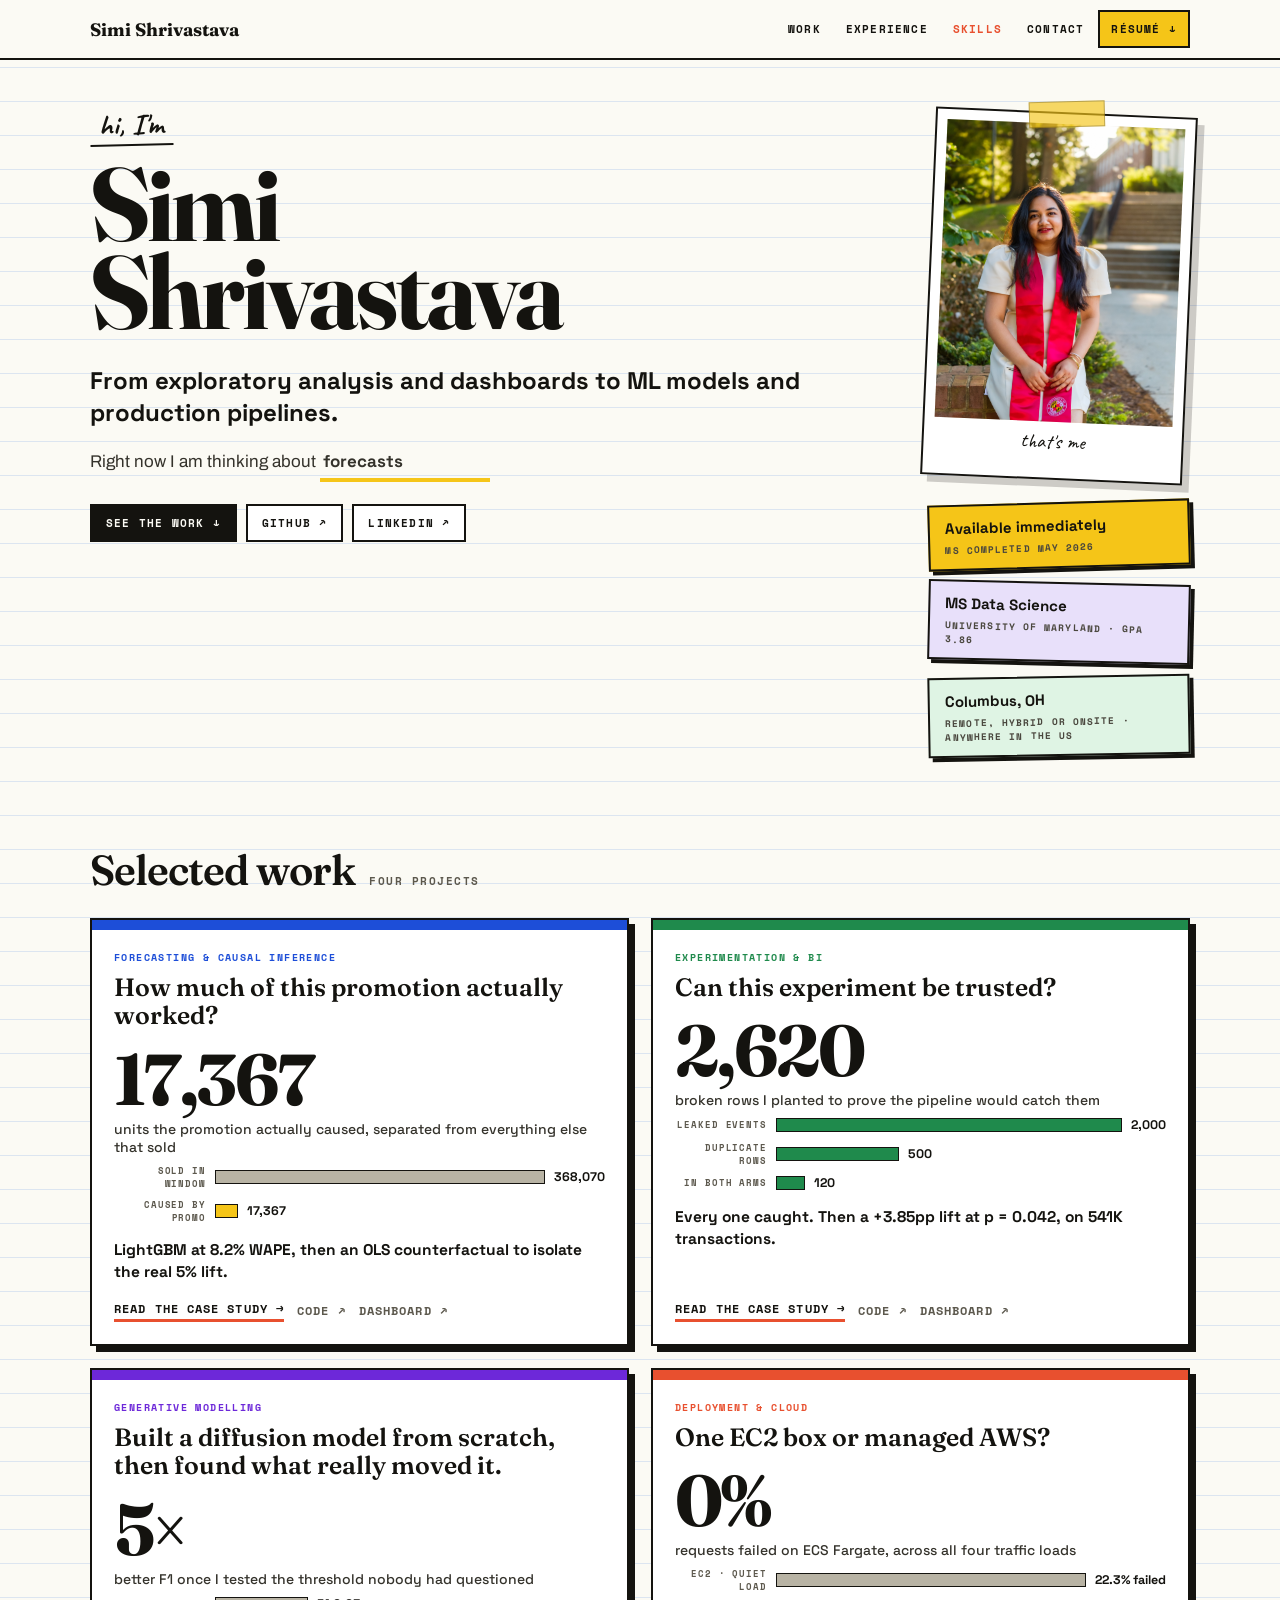
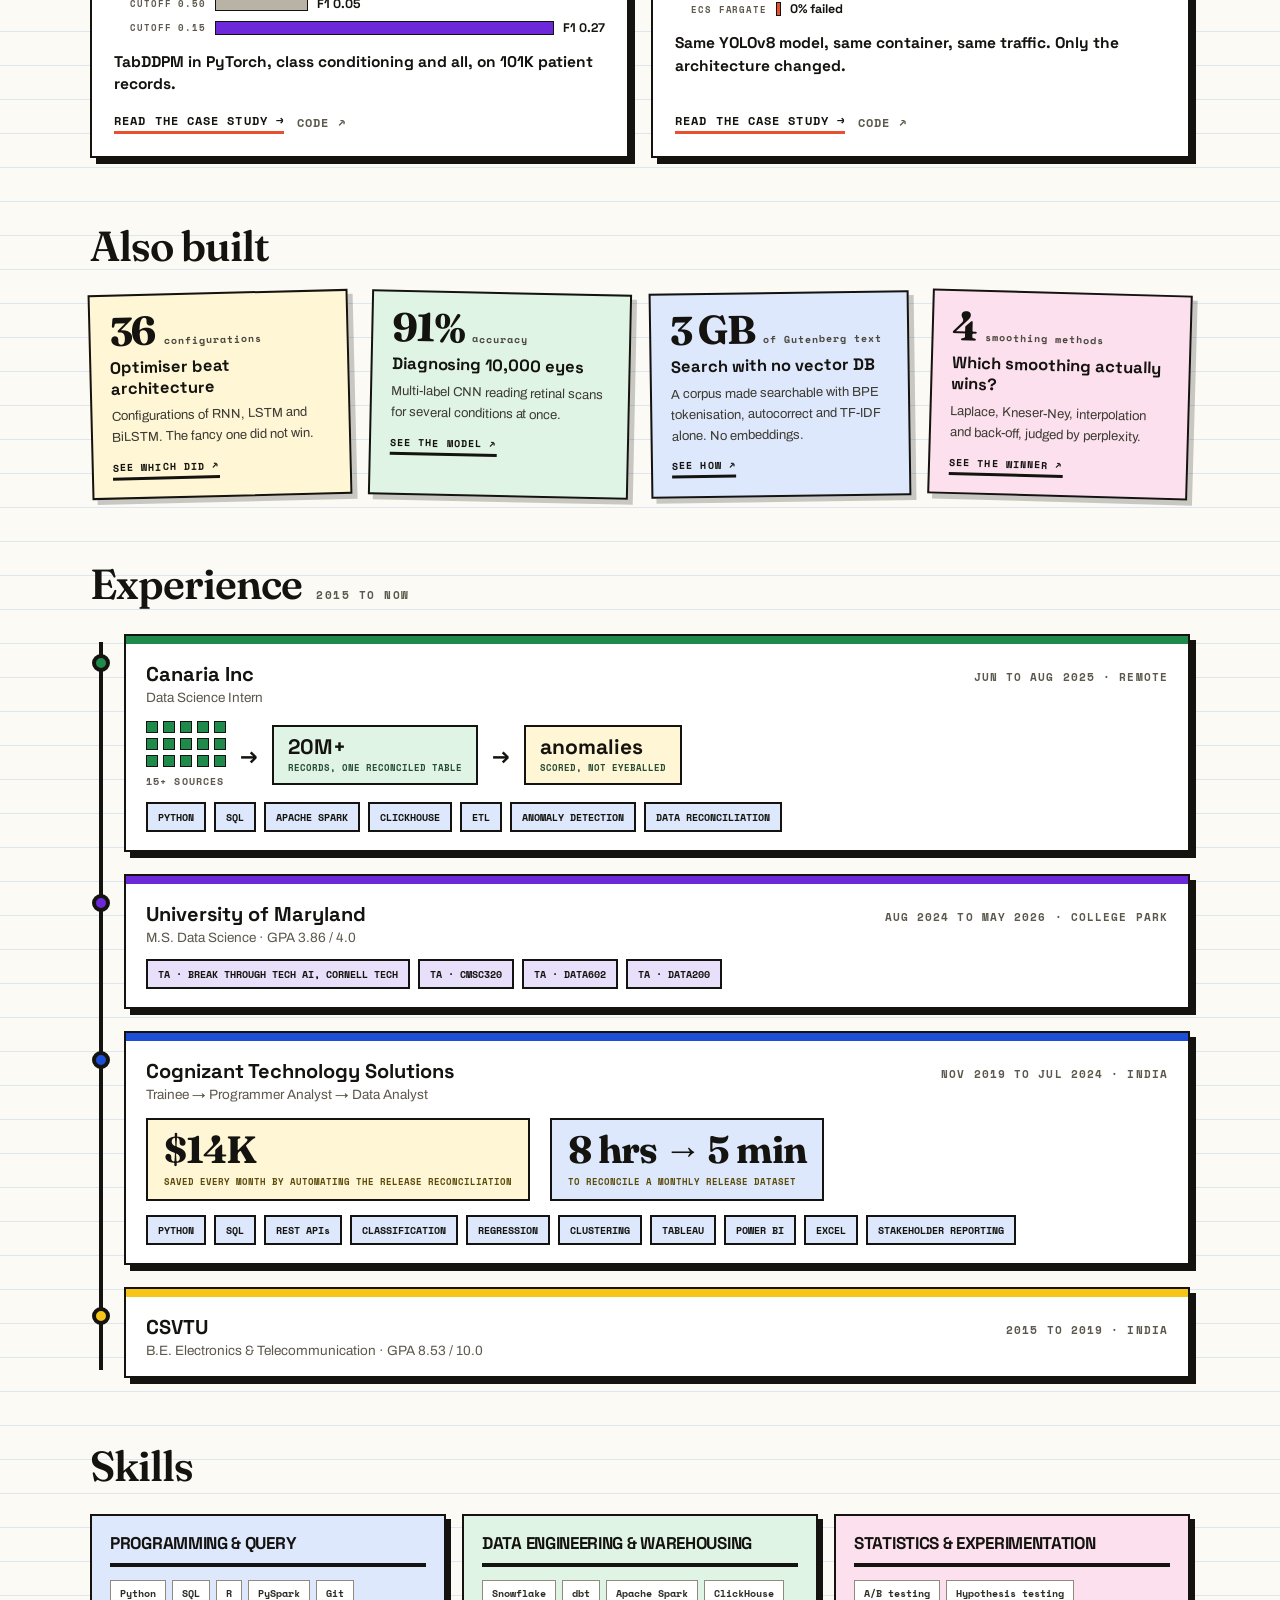
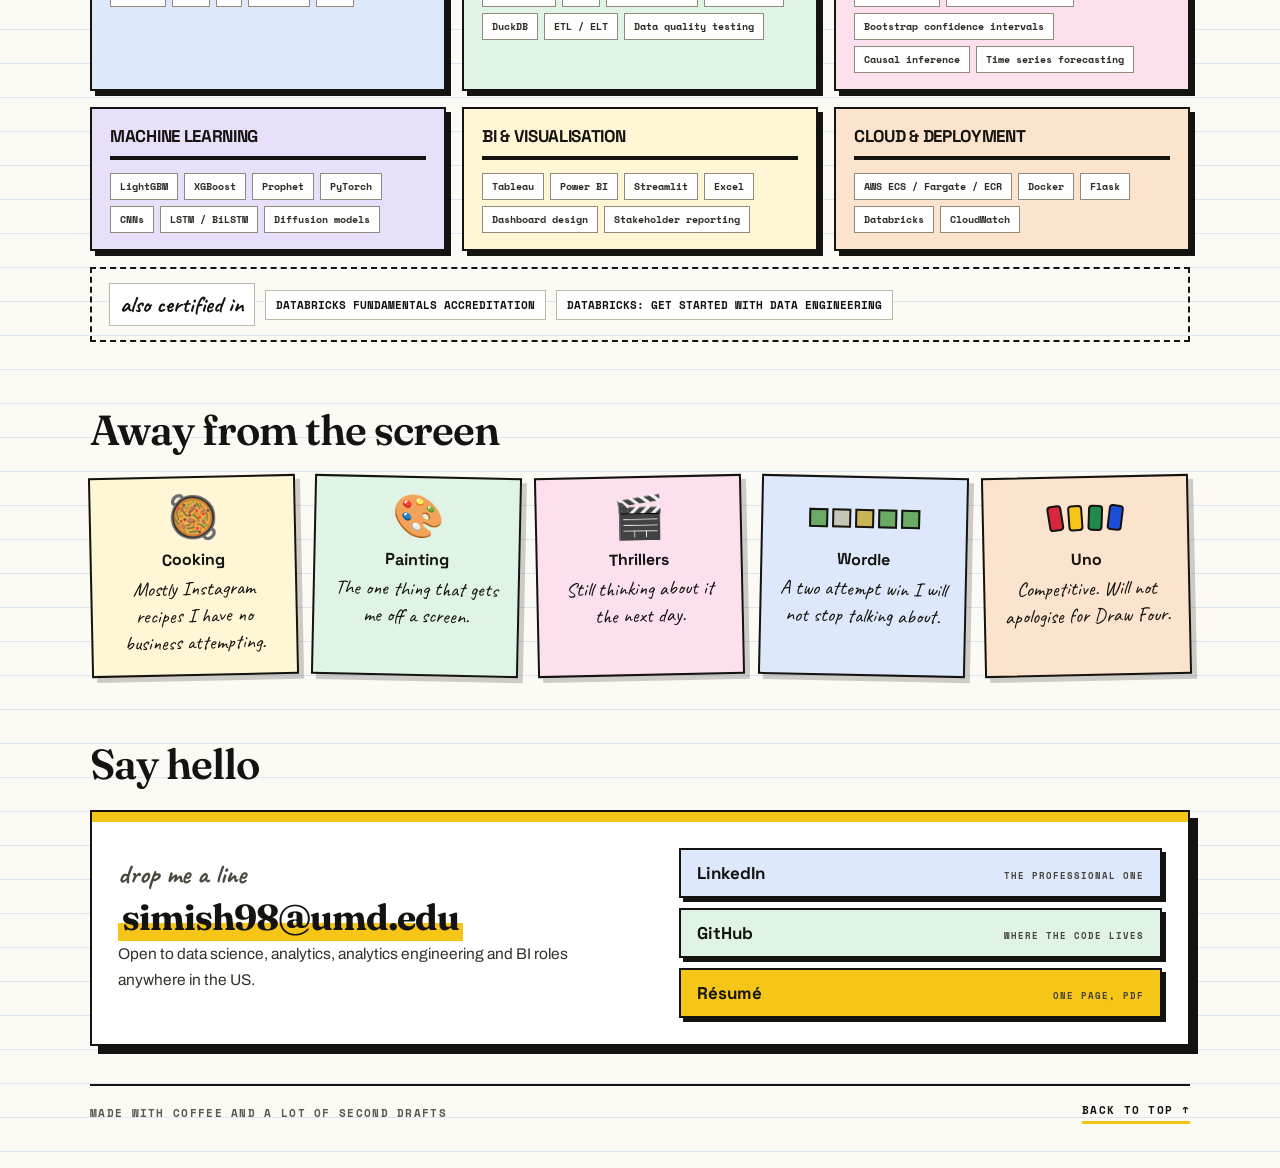
==== commit 038d0439: "Rebuilding the portfolio Changed the design and the storytelling for a better understanding and to r" ====
--- a/index.html
+++ b/index.html
@@ -1,1233 +1,554 @@
-<!DOCTYPE html>
+<!doctype html>
 <html lang="en">
 <head>
-<meta charset="UTF-8"/>
-<meta name="viewport" content="width=device-width, initial-scale=1.0"/>
+<meta charset="utf-8">
+<meta name="viewport" content="width=device-width, initial-scale=1, viewport-fit=cover">
 <title>Simi Shrivastava</title>
-<link rel="preconnect" href="https://fonts.googleapis.com"/>
-<link rel="preconnect" href="https://fonts.gstatic.com" crossorigin/>
-<link href="https://fonts.googleapis.com/css2?family=Josefin+Sans:wght@300;400;600;700&family=Jost:wght@300;400;500&family=Caveat:wght@400;600;700&family=Chivo+Mono:wght@300;400&display=swap" rel="stylesheet"/>
-<link rel="stylesheet" href="https://cdnjs.cloudflare.com/ajax/libs/font-awesome/6.5.0/css/all.min.css"/>
+<meta property="og:title" content="Simi Shrivastava">
+<meta property="og:description" content="From exploratory analysis and dashboards to ML models and production pipelines.">
+<meta property="og:type" content="website">
+<meta name="description" content="Simi Shrivastava. Five years in industry, then an MS in Data Science from Maryland.">
+<link rel="stylesheet" href="https://fonts.googleapis.com/css2?family=Archivo:wght@400;500;600;700&family=Caveat:wght@600;700&family=Fraunces:opsz,wght@9..144,400;9..144,600;9..144,700&family=Space+Grotesk:wght@500;700&family=Space+Mono:wght@400;700&display=swap">
 <style>
-*,*::before,*::after{box-sizing:border-box;margin:0;padding:0}
-html{scroll-behavior:smooth}
 :root{
-
-  --bg:#14121f;
-  --bg2:#1c1928;
-  --card:#1c1928;
-  --ink:#ffffff;
-  --muted:#888888;
-  --soft:#555555;
-  --border:#242036;
-  --border-card:#2c2840;
-  --nav-bg:rgba(20,18,31,.92);
-  --purple:#c4b5f4;
-  --purple-bg:rgba(196,181,244,.08);
-  --purple-border:rgba(196,181,244,.15);
-  --purple-feat:#312579;
-  --purple-feat-hover:#3a2d8e;
-  --secondary-card:#1e1b35;
-  --secondary-border:#2e2852;
-  --sans:'Jost',system-ui,sans-serif;
-  --head:'Josefin Sans',sans-serif;
-  --mono:'Chivo Mono',monospace;
-  --caveat:'Caveat',cursive;
+  box-sizing:border-box;
+  padding-top:env(safe-area-inset-top,0px); padding-bottom:env(safe-area-inset-bottom,0px);
+  --ink:#14130F; --paper:#FBFAF4; --line:#DCE5F0; --card:#FFFFFF; --muted:#5C584D;
+  --blue:#1D4ED8; --green:#1F8A4C; --violet:#6D28D9; --amber:#F5C518; --red:#E8502F; --grey:#B8B3A4;
+  --disp:Fraunces,Georgia,serif; --tech:'Space Grotesk',sans-serif;
+  --mono:'Space Mono',monospace; --body:Archivo,'Helvetica Neue',Helvetica,Arial,sans-serif;
+  --hand:Caveat,cursive;
 }
-
-
-body.light{
-  --bg:#F7F5FF;
-  --bg2:rgba(255,255,255,.75);
-  --card:rgba(255,255,255,.75);
-  --ink:#111111;
-  --muted:#666666;
-  --soft:#999999;
-  --border:#e0dcf5;
-  --border-card:#ddd8f5;
-  --nav-bg:rgba(247,245,255,.92);
-  --purple:#4535a8;
-  --purple-bg:rgba(69,53,168,.07);
-  --purple-border:rgba(69,53,168,.18);
-  --purple-feat:#3d2d9e;
-  --purple-feat-hover:#4838b5;
-  --secondary-card:#c4bce8;
-  --secondary-border:#b0a8d8;
-}
-
-body{
-  background:var(--bg);
-  color:var(--ink);
-  font-family:var(--sans);
-  font-size:16px;
-  line-height:1.75;
-  font-weight:300;
-  -webkit-font-smoothing:antialiased;
-  transition:background .25s,color .25s;
-}
-a{text-decoration:none;color:inherit}
-
-.reveal{opacity:0;transform:translateY(20px);transition:opacity .6s cubic-bezier(.4,0,.2,1),transform .6s cubic-bezier(.4,0,.2,1)}
-.reveal.visible{opacity:1;transform:translateY(0)}
-.d1{transition-delay:.07s}.d2{transition-delay:.14s}.d3{transition-delay:.21s}
-.d4{transition-delay:.28s}.d5{transition-delay:.35s}
-
-nav{
-  position:sticky;top:0;z-index:50;
-  background:var(--nav-bg);
-  backdrop-filter:blur(14px);
-  border-bottom:1px solid var(--border);
-  transition:background .25s;
-}
-.nav-inner{
-  max-width:1140px;margin:0 auto;
-  padding:.9rem 2rem;
-  display:flex;justify-content:space-between;align-items:center;
-}
-.nav-logo{
-  font-family:var(--head);
-  font-size:.9rem;font-weight:700;
-  letter-spacing:.08em;text-transform:uppercase;
-  color:var(--ink);
-}
-.nav-links{display:flex;gap:1.75rem;list-style:none;align-items:center}
-.nav-links a{font-family:var(--head);font-size:.68rem;font-weight:600;letter-spacing:.08em;text-transform:uppercase;color:var(--muted);transition:color .2s}
-.nav-links a:hover{color:var(--purple)}
-.nav-resume{
-  font-family:var(--mono);font-size:.65rem;letter-spacing:.06em;
-  color:var(--purple);border:1.5px solid var(--purple);
-  padding:.28rem .8rem;border-radius:3px;
-  transition:background .2s,color .2s;
-}
-.nav-resume:hover{background:var(--purple);color:var(--bg)}
-.theme-toggle{
-  background:none;border:1px solid var(--border-card);
-  border-radius:3px;cursor:pointer;
-  padding:.3rem .55rem;display:flex;align-items:center;
-  transition:border-color .2s;color:var(--muted);
-}
-.theme-toggle:hover{border-color:var(--soft);color:var(--ink)}
-.theme-toggle svg{width:15px;height:15px;fill:currentColor;display:block}
-
-.hero-wrap{
-  min-height:calc(100vh - 52px);
-  display:flex;flex-direction:column;justify-content:center;
-}
-.hero-inner{
-  max-width:1100px;margin:0 auto;
-  padding:3.5rem 2rem 2rem;width:100%;
-  display:grid;
-  grid-template-columns:1fr 300px;
-  gap:3rem;
-  align-items:center;
-}
-.hero-text{display:flex;flex-direction:column}
-.hero-photo{
-  display:flex;align-items:center;justify-content:flex-end;
-}
-.hero-photo img{
-  width:260px;height:260px;
-  border-radius:50%;
-  object-fit:cover;
-  object-position:center 75%;
-  border:3px solid var(--purple-border);
-}
-body.light .hero-photo img{border-color:var(--border-card)}
-.hero-greeting{
-  font-family:var(--caveat);
-  font-size:clamp(2.6rem,5.5vw,4.8rem);
-  font-weight:700;
-  line-height:1;
-  margin-bottom:1.1rem;
-  display:block;
-  animation:slidein .6s cubic-bezier(.4,0,.2,1) forwards;
-}
-body.dark .hero-greeting{color:#fff}
-body.light .hero-greeting{color:#111}
-
-.hero-tagline{
-  font-family:var(--head);
-  font-size:clamp(.9rem,1.8vw,1.15rem);
-  font-weight:700;
-  letter-spacing:.04em;
-  text-transform:uppercase;
-  line-height:1.45;
-  max-width:580px;
-  margin-bottom:1.1rem;
-  animation:slidein .6s cubic-bezier(.4,0,.2,1) forwards .15s;
-  opacity:0;
-}
-body.dark .hero-tagline{color:var(--purple)}
-body.light .hero-tagline{color:var(--purple)}
-
-.hero-bio{
-  font-family:var(--sans);
-  font-size:.95rem;
-  line-height:1.85;
-  max-width:500px;
-  margin-bottom:2rem;
-  animation:slidein .6s cubic-bezier(.4,0,.2,1) forwards .25s;
-  opacity:0;
-}
-body.dark .hero-bio{color:#fff}
-body.light .hero-bio{color:#111}
-
-.cta-row{
-  display:flex;gap:.65rem;flex-wrap:wrap;
-  animation:slidein .6s cubic-bezier(.4,0,.2,1) forwards .35s;
-  opacity:0;
-}
-.cta-p{
-  display:inline-flex;align-items:center;gap:.4rem;
-  font-family:var(--head);font-size:.72rem;font-weight:700;
-  letter-spacing:.08em;text-transform:uppercase;
-  padding:.65rem 1.4rem;border-radius:3px;
-  transition:all .2s;
-}
-body.dark .cta-p{background:var(--purple);color:#14121f}
-body.dark .cta-p:hover{background:#d4c8ff}
-body.light .cta-p{background:var(--purple);color:#fff}
-body.light .cta-p:hover{background:#5040c0}
-
-.cta-g{
-  display:inline-flex;align-items:center;gap:.4rem;
-  font-family:var(--head);font-size:.72rem;font-weight:600;
-  letter-spacing:.08em;text-transform:uppercase;
-  padding:.65rem 1.4rem;border-radius:3px;
-  transition:all .2s;
-}
-body.dark .cta-g{border:1px solid var(--border-card);color:#ccc}
-body.dark .cta-g:hover{border-color:#9080c8;color:#fff}
-body.light .cta-g{border:1px solid var(--border-card);color:#444}
-body.light .cta-g:hover{border-color:#9080c8;color:#111}
-   
-.marquee-band{
-  width:100%;overflow:hidden;
-  padding:.9rem 0;margin-top:2.5rem;
-  position:relative;
-}
-body.dark .marquee-band{background:#1c1928;border-top:1px solid var(--border);border-bottom:1px solid var(--border)}
-body.light .marquee-band{background:#ede8fb;border-top:1px solid #d8d0f0;border-bottom:1px solid #d8d0f0}
-
-.marquee-track{
-  display:flex;white-space:nowrap;
-  animation:marquee-scroll 32s linear infinite;
-  width:max-content;
-}
-.marquee-track:hover{animation-play-state:paused}
-
-.marquee-item{
-  font-family:var(--mono);
-  font-size:.75rem;letter-spacing:.12em;text-transform:uppercase;
-  padding:0 2rem;
-  display:inline-flex;align-items:center;gap:2rem;
-}
-body.dark .marquee-item{color:var(--purple)}
-body.light .marquee-item{color:var(--purple)}
-
-.marquee-sep{
-  display:inline-block;width:4px;height:4px;
-  border-radius:50%;flex-shrink:0;
-}
-body.dark .marquee-sep{background:#3a2d6a}
-body.light .marquee-sep{background:#b0a0e0}
-
-.scroll-nudge{
-  font-family:var(--mono);font-size:.58rem;
-  letter-spacing:.12em;text-transform:uppercase;
-  display:flex;align-items:center;gap:.5rem;
-  padding:1.5rem 2rem;
-  max-width:1000px;margin:0 auto;width:100%;
-  animation:bounce 2s ease-in-out infinite;
-}
-body.dark .scroll-nudge{color:#3a3555}
-body.light .scroll-nudge{color:#c0b8d8}
-.nudge-line{flex:1;height:1px;max-width:40px}
-body.dark .nudge-line{background:#242036}
-body.light .nudge-line{background:#d8d4f0}
-
-.sep{border:none;border-top:1px solid var(--border);max-width:1140px;margin:0 auto}
-.section{max-width:1140px;margin:0 auto;padding:2.5rem 2rem}
-.sec-title{
-  font-family:var(--head);font-size:2rem;font-weight:700;
-  letter-spacing:.06em;text-transform:uppercase;
-  margin-bottom:1.75rem;
-}
-body.dark .sec-title{color:#fff}
-body.light .sec-title{color:#111}
-
-.proj-featured{
-  display:grid;grid-template-columns:1fr 1fr;
-  gap:10px;margin-bottom:10px;
-}
-
-.feat-card{
-  border-radius:8px;padding:1.5rem 1.65rem 1.45rem;
-  display:flex;flex-direction:column;
-  position:relative;overflow:hidden;
-  text-decoration:none;color:inherit;
-  transition:background .2s;
-}
-body.dark .feat-card{background:var(--purple-feat)}
-body.dark .feat-card:hover{background:var(--purple-feat-hover)}
-body.light .feat-card{background:var(--purple-feat)}
-body.light .feat-card:hover{background:var(--purple-feat-hover)}
-.feat-card:hover .feat-arrow{transform:translate(3px,-3px)}
-
-.feat-top{display:flex;justify-content:flex-end;margin-bottom:.9rem}
-.feat-arrow{font-size:1rem;transition:transform .2s;color:rgba(255,255,255,.32)}
-
-.feat-title{
-  font-family:var(--head);font-size:1.08rem;font-weight:700;
-  line-height:1.35;letter-spacing:.03em;text-transform:uppercase;
-  margin-bottom:1.1rem;color:#fff;
-}
-.feat-stats{
-  display:flex;gap:1.5rem;
-  padding:.75rem 0;margin-bottom:.9rem;
-  border-top:1px solid rgba(255,255,255,.1);
-  border-bottom:1px solid rgba(255,255,255,.1);
-}
-.fstat{display:flex;flex-direction:column;gap:.15rem}
-.fstat-val{font-family:var(--mono);font-size:.95rem;color:#fff}
-.fstat-lbl{font-family:var(--sans);font-size:.68rem;color:rgba(255,255,255,.75)}
-
-.feat-desc{
-  font-family:var(--sans);font-size:.86rem;
-  line-height:1.75;margin-bottom:1rem;
-  color:rgba(255,255,255,.88);
-}
-.feat-tags{display:flex;flex-wrap:wrap;gap:.28rem}
-.feat-tag{
-  font-family:var(--mono);font-size:.56rem;letter-spacing:.05em;
-  padding:.18rem .5rem;border-radius:2px;
-  background:rgba(255,255,255,.12);color:rgba(255,255,255,.7);
-}
-
-.proj-rest{
-  display:grid;grid-template-columns:repeat(3,1fr);gap:10px;
-}
-.rest-card{
-  border-radius:8px;padding:1.35rem 1.25rem 1.2rem;
-  display:flex;flex-direction:column;gap:.65rem;
-  text-decoration:none;color:inherit;
-  transition:background .2s,border-color .2s;
-}
-body.dark .rest-card{background:var(--secondary-card);border:1px solid var(--secondary-border)}
-body.dark .rest-card:hover{background:#201a42;border-color:#4535a8}
-body.dark .rest-card:hover .rest-arrow{color:var(--purple)}
-body.light .rest-card{background:var(--secondary-card);border:1px solid var(--secondary-border)}
-body.light .rest-card:hover{background:#b8b0de;border-color:#9080c8}
-body.light .rest-card:hover .rest-arrow{color:#3d2d9e}
-
-.rest-top{display:flex;justify-content:flex-end;margin-bottom:.1rem}
-.rest-arrow{font-size:.82rem;transition:color .2s}
-body.dark .rest-arrow{color:rgba(196,181,244,.35)}
-body.light .rest-arrow{color:rgba(69,53,168,.5)}
-
-.rest-title{
-  font-family:var(--head);font-size:.85rem;font-weight:700;
-  line-height:1.45;letter-spacing:.03em;text-transform:uppercase;flex:1;
-}
-body.dark .rest-title{color:#e8e4ff}
-body.light .rest-title{color:#150e50}
-
-.rest-desc{
-  font-family:var(--sans);font-size:.82rem;line-height:1.68;font-weight:400;
-  flex:1;
-}
-body.dark .rest-desc{color:#c0bcdc}
-body.light .rest-desc{color:#2a2260}
-
-.rest-tags{display:flex;flex-wrap:wrap;gap:.22rem;margin-top:auto}
-.rest-tag{
-  font-family:var(--mono);font-size:.56rem;padding:.14rem .5rem;border-radius:2px;
-}
-body.dark .rest-tag{color:#9090c8;background:#13102a;border:1px solid var(--secondary-border)}
-body.light .rest-tag{color:#4030a0;background:rgba(255,255,255,.4);border:1px solid rgba(255,255,255,.6)}
-
-.wip-badge{
-  display:inline-flex;align-items:center;gap:.3rem;
-  font-family:var(--mono);font-size:.58rem;letter-spacing:.1em;
-  text-transform:uppercase;color:#d4a017;
-  border:1.5px solid rgba(212,160,23,.45);
-  background:rgba(212,160,23,.1);
-  padding:.18rem .6rem;border-radius:2px;width:fit-content;
-  margin-top:.5rem;
-}
-.wip-dot{width:5px;height:5px;border-radius:50%;background:#d4a017;animation:blink 1.8s ease-in-out infinite}
-   
-.timeline{max-width:860px}
-.tl-entry{
-  display:grid;grid-template-columns:180px 1fr;
-  gap:2rem;margin-bottom:2.5rem;align-items:start;
-}
-.tl-entry:last-child{margin-bottom:0}
-
-.tl-year-col{padding-top:.5rem;display:flex;flex-direction:column;gap:.5rem}
-.tl-year{
-  font-family:var(--head);font-weight:700;
-  font-size:4.5rem;line-height:1;
-  letter-spacing:-.02em;text-transform:uppercase;
-}
-body.dark .tl-year{color:var(--purple)}
-body.light .tl-year{color:var(--purple)}
-
-.tl-range{
-  font-family:var(--mono);font-size:.58rem;
-  letter-spacing:.1em;line-height:1.6;
-}
-body.dark .tl-range{color:#aaa}
-body.light .tl-range{color:#555}
-
-.tl-type{
-  font-family:var(--mono);font-size:.5rem;
-  letter-spacing:.16em;text-transform:uppercase;
-  padding:.2rem .5rem;border-radius:2px;width:fit-content;
-}
-.tl-type.work{color:var(--purple);background:var(--purple-bg);border:1px solid var(--purple-border)}
-body.dark .tl-type.edu{color:#888;background:#1c1928;border:1px solid var(--border)}
-body.light .tl-type.edu{color:#a098c8;background:rgba(196,181,244,.08);border:1px solid #d8d0f0}
-
-.tl-card{border-radius:8px;padding:1.6rem 1.75rem}
-body.dark .tl-card{background:var(--secondary-card);border:1px solid var(--secondary-border)}
-body.light .tl-card{background:var(--secondary-card);border:1px solid var(--secondary-border)}
-
-.tl-org{
-  font-family:var(--head);font-size:1.05rem;font-weight:700;
-  letter-spacing:.04em;text-transform:uppercase;margin-bottom:.3rem;
-}
-body.dark .tl-org{color:#fff}
-body.light .tl-org{color:#111}
-
-.tl-meta{
-  font-family:var(--sans);font-size:.82rem;
-  font-weight:500;margin-bottom:1rem;
-}
-body.dark .tl-meta{color:#ddd}
-body.light .tl-meta{color:#111}
-.tl-meta-sep{margin:0 .4rem;opacity:.4}
-
-.tl-main-role{
-  font-family:var(--head);font-size:.88rem;font-weight:700;
-  letter-spacing:.05em;text-transform:uppercase;margin-bottom:.5rem;
-}
-body.dark .tl-main-role{color:var(--purple)}
-body.light .tl-main-role{color:var(--purple)}
-
-.tl-prog{display:flex;flex-wrap:wrap;gap:.3rem;align-items:center;margin-bottom:1rem}
-.tl-prog-pill{
-  font-family:var(--mono);font-size:.54rem;letter-spacing:.06em;
-  padding:.14rem .5rem;border-radius:2px;
-}
-body.dark .tl-prog-pill{color:#ccc;background:#14121f;border:1px solid var(--border)}
-body.light .tl-prog-pill{color:#333;background:var(--purple-bg);border:1px solid #d8d0f0}
-.prog-arrow{font-size:.65rem;opacity:.3}
-
-.tl-prose{
-  font-family:var(--sans);font-size:.88rem;
-  line-height:1.85;margin-bottom:1rem;
-}
-body.dark .tl-prose{color:#fff}
-body.light .tl-prose{color:#111}
-
-.tl-metrics{display:flex;flex-wrap:wrap;gap:.6rem;margin-bottom:1rem}
-.tl-met{padding:.6rem 1.1rem;border-radius:6px}
-body.dark .tl-met{background:#14121f;border:1px solid #3a3470}
-body.light .tl-met{background:rgba(255,255,255,.8);border:1px solid #e0daf5}
-.tl-met strong{display:block;font-family:var(--mono);font-size:.92rem;font-weight:500}
-body.dark .tl-met strong{color:#fff}
-body.light .tl-met strong{color:#111}
-.tl-met span{font-size:.66rem}
-body.dark .tl-met span{color:#aaa}
-body.light .tl-met span{color:#555}
-
-.tl-gpa{
-  font-family:var(--mono);font-size:.62rem;
-  padding:.2rem .6rem;border-radius:2px;
-  display:inline-block;margin-bottom:.9rem;
-}
-body.dark .tl-gpa{color:#fff;background:var(--purple);border:1px solid var(--purple)}
-body.light .tl-gpa{color:#fff;background:var(--purple);border:1px solid var(--purple)}
-
-.tl-tags{display:flex;flex-wrap:wrap;gap:.3rem}
-.tl-tag{
-  font-family:var(--mono);font-size:.6rem;padding:.18rem .55rem;border-radius:2px;
-}
-body.dark .tl-tag{color:#c0bce0;background:#14121f;border:1px solid #3a3470}
-body.light .tl-tag{color:#4030a0;background:rgba(196,181,244,.12);border:1px solid #c8c0f0}
-
-.ta-block{padding-top:.8rem;margin-top:.8rem}
-body.dark .ta-block{border-top:1px solid #222030}
-body.light .ta-block{border-top:1px solid #e8e4f5}
-.ta-label{font-family:var(--mono);font-size:.54rem;letter-spacing:.14em;text-transform:uppercase;margin-bottom:.45rem}
-body.dark .ta-label{color:#aaa}
-body.light .ta-label{color:#555}
-.ta-row{font-size:.82rem;line-height:1.85}
-body.dark .ta-row{color:#fff}
-body.light .ta-row{color:#111}
-.ta-em{font-size:.72rem}
-body.dark .ta-em{color:#aaa}
-body.light .ta-em{color:#555}
-
-/* ============================================================
-   FIX 4 — SKILLS WHEEL
-   ============================================================ */
-.sec-hint{
-  font-family:var(--mono);font-size:.85rem;
-  letter-spacing:.06em;margin-bottom:.75rem;
-}
-body.dark .sec-hint{color:#ccc}
-body.light .sec-hint{color:#333}
-
-.wheel-wrap{
-  position:relative;width:720px;height:620px;margin:0 auto;
-}
-
-/* Center hub */
-.wheel-center{
-  position:absolute;top:310px;left:360px;
-  transform:translate(-50%,-50%);
-  width:130px;height:130px;border-radius:50%;
-  display:flex;flex-direction:column;align-items:center;justify-content:center;gap:.35rem;
-  z-index:2;transition:all .35s cubic-bezier(.4,0,.2,1);
-}
-body.dark .wheel-center{background:#1a1830;border:2px solid #2e2a50}
-body.light .wheel-center{background:#fff;border:2px solid #ddd8f5;box-shadow:0 2px 12px rgba(0,0,0,.06)}
-.center-icon{font-size:2rem}
-body.dark .center-icon{color:#555}
-body.light .center-icon{color:#bbb}
-.center-label{
-  font-family:var(--mono);font-size:.52rem;letter-spacing:.08em;
-  text-transform:uppercase;text-align:center;padding:0 .5rem;line-height:1.4;font-weight:500;
-}
-body.dark .center-label{color:#666}
-body.light .center-label{color:#aaa}
-
-/* FIX 4 — category nodes: bigger, visible, not watermark-like */
-.cat-node{
-  position:absolute;width:120px;height:120px;border-radius:50%;
-  display:flex;flex-direction:column;align-items:center;justify-content:center;
-  gap:.4rem;cursor:pointer;z-index:5;
-  transition:all .3s cubic-bezier(.4,0,.2,1);
-}
-body.dark .cat-node{background:#1a1830;border:2px solid #2e2a50}
-body.light .cat-node{background:#fff;border:2px solid #ddd8f5;box-shadow:0 2px 10px rgba(0,0,0,.06)}
-body.dark .cat-node:hover{border-color:#555;background:#201e38}
-body.light .cat-node:hover{border-color:#bbb;background:#f8f8ff}
-body.dark .cat-node.active{background:#201e38;border:2px solid #555;box-shadow:0 0 0 5px rgba(255,255,255,.04)}
-body.light .cat-node.active{background:#f5f5ff;border:2px solid #aaa;box-shadow:0 0 0 5px rgba(0,0,0,.04)}
-
-/* Per-category icon colors — distinct, non-purple */
-.node-icon{font-size:2rem;transition:color .2s}
-#cat-0 .node-icon{color:#3776AB}   /* Python blue */
-#cat-1 .node-icon{color:#22c55e}   /* ML/DL green */
-#cat-2 .node-icon{color:#f59e0b}   /* Analytics amber */
-#cat-3 .node-icon{color:#ec4899}   /* Viz pink */
-#cat-4 .node-icon{color:#64748b}   /* Data Eng slate */
-#cat-5 .node-icon{color:#2496ED}   /* Docker blue */
-#cat-6 .node-icon{color:#a855f7}   /* GenAI purple */
-
-/* Brighten on hover/active */
-body.dark .cat-node:hover .node-icon,body.dark .cat-node.active .node-icon{filter:brightness(1.25)}
-body.light .cat-node:hover .node-icon,body.light .cat-node.active .node-icon{filter:brightness(.85)}
-
-.node-label{
-  font-family:var(--mono);font-size:.62rem;letter-spacing:.08em;
-  text-transform:uppercase;text-align:center;line-height:1.3;transition:color .2s;font-weight:500;
-}
-body.dark .node-label{color:#aaa}
-body.light .node-label{color:#555}
-body.dark .cat-node.active .node-label,body.dark .cat-node:hover .node-label{color:#fff}
-body.light .cat-node.active .node-label,body.light .cat-node:hover .node-label{color:#111}
-
-.orbit-ring{
-  position:absolute;border-radius:50%;pointer-events:none;
-  opacity:0;transition:opacity .3s ease;border-style:dashed;
-}
-body.dark .orbit-ring{border-color:rgba(196,181,244,.14)}
-body.light .orbit-ring{border-color:rgba(69,53,168,.12)}
-.orbit-ring.visible{opacity:1}
-
-.skill-tag-node{
-  position:absolute;
-  font-family:var(--mono);font-size:.8rem;letter-spacing:.04em;
-  padding:.3rem .9rem;border-radius:20px;
-  white-space:nowrap;z-index:8;pointer-events:none;
-  opacity:0;
-  transform:translate(-50%,-50%) scale(.5);
-  transition:opacity .3s ease,transform .3s cubic-bezier(.4,0,.2,1);
-}
-body.dark .skill-tag-node{color:var(--purple);background:#1e1a38;border:1px solid #2c2850}
-body.light .skill-tag-node{color:#4535a8;background:#fff;border:1px solid #c0b5f0;box-shadow:0 2px 8px rgba(69,53,168,.1)}
-.skill-tag-node.visible{opacity:1;transform:translate(-50%,-50%) scale(1)}
-
-/* Mobile fallback */
-.skill-mobile{display:none}
-.mob-cats{display:flex;flex-wrap:wrap;gap:.4rem;margin-bottom:1.25rem}
-.mob-cat{
-  font-family:var(--head);font-size:.62rem;font-weight:700;
-  letter-spacing:.08em;text-transform:uppercase;
-  padding:.4rem .9rem;border-radius:3px;cursor:pointer;
-  transition:all .2s;display:flex;align-items:center;gap:.4rem;
-}
-body.dark .mob-cat{border:1px solid var(--border);color:#666}
-body.dark .mob-cat.active{border-color:var(--purple);color:var(--purple);background:var(--purple-bg)}
-body.light .mob-cat{border:1px solid var(--border);color:#aaa}
-body.light .mob-cat.active{border-color:var(--purple);color:var(--purple);background:var(--purple-bg)}
-.mob-skills{display:flex;flex-wrap:wrap;gap:.4rem;align-items:flex-start;align-content:flex-start}
-.mob-skill{
-  font-family:var(--mono);font-size:.6rem;letter-spacing:.04em;
-  padding:.2rem .6rem;border-radius:20px;
-}
-body.dark .mob-skill{color:var(--purple);background:#1e1a38;border:1px solid #2c2850}
-body.light .mob-skill{color:var(--purple);background:#fff;border:1px solid #c8bff2}
-
-/* ============================================================
-   OUTSIDE OF WORK
-   ============================================================ */
-.outside-tagline{
-  font-family:var(--sans);font-size:1rem;
-  margin-bottom:2rem;font-weight:400;
-}
-body.dark .outside-tagline{color:#fff}
-body.light .outside-tagline{color:#111}
-
-.hobby-grid{display:grid;grid-template-columns:repeat(5,1fr);gap:.85rem}
-.hobby-card{border-radius:10px;padding:1.25rem 1.1rem}
-body.dark .hobby-card{background:var(--secondary-card);border:1px solid var(--secondary-border)}
-body.light .hobby-card{background:var(--secondary-card);border:1px solid var(--secondary-border)}
-.hobby-icon{font-size:1.5rem;margin-bottom:.65rem}
-.hobby-title{font-family:var(--head);font-size:.85rem;font-weight:700;letter-spacing:.05em;text-transform:uppercase;margin-bottom:.3rem}
-body.dark .hobby-title{color:#fff}
-body.light .hobby-title{color:#111}
-.hobby-desc{font-size:.8rem;line-height:1.65}
-body.dark .hobby-desc{color:#ccc}
-body.light .hobby-desc{color:#333}
-
-/* ============================================================
-   CONTACT
-   ============================================================ */
-.contact-wrap{
-  background:var(--purple-feat);
-  padding:4rem 2rem;
-  position:relative;
-  overflow:hidden;
-}
-.contact-inner{
-  max-width:1140px;margin:0 auto;
-  display:flex;flex-direction:column;
-  gap:1.5rem;
-}
-.contact-avail{
-  display:inline-flex;align-items:center;gap:.45rem;
-  font-family:var(--mono);font-size:.6rem;letter-spacing:.1em;text-transform:uppercase;
-  color:#86efac;background:rgba(134,239,172,.1);
-  border:1px solid rgba(134,239,172,.25);
-  padding:.3rem .8rem;border-radius:20px;width:fit-content;
-}
-.contact-avail-dot{width:6px;height:6px;border-radius:50%;background:#22c55e}
-.contact-heading{
-  font-family:var(--caveat);
-  font-size:clamp(3rem,7vw,5.5rem);
-  font-weight:700;line-height:1;color:#fff;
-}
-.contact-heading em{font-style:italic;color:#c4b5f4}
-.contact-sub{
-  font-family:var(--sans);font-size:.95rem;
-  color:rgba(255,255,255,.72);line-height:1.8;max-width:480px;
-}
-.contact-pills{display:flex;flex-wrap:wrap;gap:.65rem;margin-top:.5rem}
-.contact-pill{
-  display:inline-flex;align-items:center;gap:.5rem;
-  font-family:var(--head);font-size:.7rem;font-weight:600;
-  letter-spacing:.08em;text-transform:uppercase;
-  padding:.65rem 1.35rem;border-radius:4px;
-  transition:all .2s;text-decoration:none;
-}
-.contact-pill.primary{
-  background:#fff;color:var(--purple-feat);
-}
-.contact-pill.primary:hover{background:#e8e0ff}
-.contact-pill.ghost{
-  border:1.5px solid rgba(255,255,255,.25);color:#fff;
-}
-.contact-pill.ghost:hover{background:rgba(255,255,255,.1);border-color:rgba(255,255,255,.5)}
-
-/* ============================================================
-   FOOTER
-   ============================================================ */
-footer{
-  background:var(--bg);
-  border-top:1px solid var(--border);padding:1.4rem 2rem;
-}
-.footer-inner{
-  max-width:1140px;margin:0 auto;
-  display:flex;justify-content:space-between;align-items:center;
-}
-footer p{font-family:var(--mono);font-size:.6rem;color:var(--soft);letter-spacing:.05em}
-
-/* ============================================================
-   ANIMATIONS
-   ============================================================ */
-@keyframes slidein{from{opacity:0;transform:translateY(12px)}to{opacity:1;transform:translateY(0)}}
-@keyframes marquee-scroll{0%{transform:translateX(0)}100%{transform:translateX(-50%)}}
-@keyframes bounce{0%,100%{transform:translateY(0)}50%{transform:translateY(5px)}}
-@keyframes blink{0%,100%{opacity:1}50%{opacity:.2}}
-@keyframes fadein{from{opacity:0}to{opacity:1}}
-
-/* ============================================================
-   RESPONSIVE
-   ============================================================ */
-@media(max-width:960px){
-  .proj-featured{grid-template-columns:1fr 1fr}
-  .proj-rest{grid-template-columns:repeat(3,1fr)}
-  .contact-inner{grid-template-columns:1fr;gap:2.5rem}
-  .hobby-grid{grid-template-columns:repeat(3,1fr)}
-  .tl-entry{grid-template-columns:140px 1fr;gap:1.5rem}
-  .tl-year{font-size:3.5rem}
-}
-@media(max-width:680px){
-  .wheel-wrap{display:none}
-  .skill-mobile{display:block}
-  .proj-rest{grid-template-columns:repeat(2,1fr)}
-  .tl-entry{grid-template-columns:1fr;gap:.75rem}
-  .tl-year{font-size:2.5rem}
-  .tl-year-col{flex-direction:row;align-items:center;flex-wrap:wrap;gap:.5rem;padding-top:0}
-  .hero-inner{grid-template-columns:1fr}
-  .hero-photo{display:none}
-  .hero-wrap{min-height:unset;padding:1.5rem 0 0}
-}
-@media(max-width:580px){
-  .proj-featured{grid-template-columns:1fr}
-  .proj-rest{grid-template-columns:1fr 1fr}
-  .section{padding:2.75rem 1.25rem}
-  .hero-inner{padding:3rem 1.25rem 2rem}
-  .contact-wrap{padding:3rem 1.25rem}  .nav-links{display:none}
-  .nav-inner{padding:.9rem 1.25rem}
-  .sec-title{font-size:1.5rem}
-  .contact-left h2{font-size:1.8rem}
-  .footer-inner{flex-direction:column;gap:.4rem;text-align:center}
-  .hobby-grid{grid-template-columns:repeat(2,1fr)}
+*,*::before,*::after{box-sizing:inherit}
+html{scroll-behavior:smooth;scroll-padding-top:80px}
+body{margin:0;color:var(--ink);font-family:var(--body);background-color:var(--paper);
+  background-image:repeating-linear-gradient(180deg,rgba(0,0,0,0) 0,rgba(0,0,0,0) 33px,var(--line) 33px,var(--line) 34px)}
+a{color:inherit;text-decoration:none}
+.wrap{width:100%;max-width:1160px;margin:0 auto;padding:0 30px}
+
+.nav{position:sticky;top:env(safe-area-inset-top,0px);z-index:60;background:var(--paper);border-bottom:2px solid var(--ink)}
+.nav .in{display:flex;align-items:center;justify-content:space-between;gap:14px;max-width:1160px;margin:0 auto;padding:10px 30px}
+.brand{font-family:var(--disp);font-weight:700;font-size:18px}
+.nl{display:flex;gap:3px;align-items:center;flex-wrap:wrap}
+.nl a{font-family:var(--mono);font-size:11px;font-weight:700;letter-spacing:1.2px;padding:9px 11px}
+.btn{font-family:var(--mono);font-size:11px;font-weight:700;letter-spacing:1.2px;border:2px solid var(--ink);
+  padding:9px 14px;background:var(--card);display:inline-block}
+.btn.solid{background:var(--ink);color:var(--paper)}
+.btn.amber{background:var(--amber)}
+
+/* hero */
+.hero{padding:46px 0 26px;display:grid;grid-template-columns:minmax(0,1fr) 262px;gap:0 46px;align-items:start}
+.hleft{min-width:0}
+.hcard{display:flex;flex-direction:column;gap:14px;padding-top:6px}
+.hi{font-family:var(--hand);font-size:29px;font-weight:700;border-bottom:2px solid var(--ink);
+  display:inline-block;padding:0 9px 1px;transform:rotate(-1.5deg)}
+h1{font-family:var(--disp);font-weight:700;font-size:clamp(44px,8.4vw,104px);line-height:.85;
+  letter-spacing:-3px;margin:14px 0 0}
+.now{font-family:var(--tech);font-weight:700;font-size:clamp(18px,2.3vw,24px);margin:28px 0 0;
+  line-height:1.35;max-width:720px}
+.slot{border-bottom:4px solid var(--amber);padding:0 3px 2px;min-width:170px;display:inline-block;
+  font-family:var(--tech);font-weight:700}
+.lede{font-size:17px;line-height:1.8;color:#34322B;margin:16px 0 0;max-width:560px}
+.cta{display:flex;gap:9px;flex-wrap:wrap;margin-top:22px}
+.polaroid{width:100%;background:var(--card);border:2px solid var(--ink);
+  padding:10px 10px 24px;transform:rotate(2.5deg);box-shadow:7px 7px 0 rgba(20,19,15,.2);
+  position:relative;margin-bottom:8px}
+.polaroid .ph{aspect-ratio:4/5;background:#EBE6D9 url('portrait.jpg') center top/cover no-repeat}
+.polaroid .ph span{font-family:var(--mono);font-size:10px;font-weight:700;color:#6E6A5D}
+.polaroid .cp{font-family:var(--hand);font-size:20px;text-align:center;padding-top:7px}
+.tape{position:absolute;top:-13px;left:50%;margin-left:-38px;width:76px;height:26px;
+  background:rgba(245,197,24,.65);border:1px solid rgba(20,19,15,.25);transform:rotate(-4deg)}
+
+.facts3{display:flex;gap:14px;flex-wrap:wrap;margin-top:10px}
+.sticky{border:2px solid var(--ink);padding:12px 15px;box-shadow:4px 4px 0 var(--ink)}
+.sticky b{font-family:var(--tech);font-weight:700;font-size:15px;display:block}
+.sticky em{font-style:normal;font-family:var(--mono);font-size:9.5px;font-weight:700;letter-spacing:1.1px;
+  color:#4A473E;display:block;margin-top:5px}
+
+/* heads */
+.head{display:flex;align-items:baseline;gap:14px;flex-wrap:wrap;margin:62px 0 4px}
+.head h2{font-family:var(--disp);font-weight:600;font-size:clamp(28px,4vw,42px);letter-spacing:-1px;margin:0}
+.head .ct{font-family:var(--mono);font-size:10.5px;font-weight:700;letter-spacing:1.5px;color:var(--muted)}
+
+/* projects */
+.big1{border:2px solid var(--ink);background:var(--card);box-shadow:8px 8px 0 var(--ink);margin-top:20px}
+.big1 .strip{height:10px;background:var(--blue)}
+.big1 .in{display:grid;grid-template-columns:minmax(0,.94fr) minmax(0,1.06fr);gap:32px;padding:24px}
+.tag{font-family:var(--mono);font-size:10px;font-weight:700;letter-spacing:1.4px}
+.ptitle{font-family:var(--tech);font-weight:700;font-size:15px;margin:7px 0 0}
+.big1 h3{font-family:var(--disp);font-weight:600;font-size:clamp(22px,2.9vw,31px);line-height:1.15;
+  letter-spacing:-.6px;margin:9px 0 0}
+.find{font-family:var(--tech);font-weight:700;font-size:16.5px;line-height:1.45;margin:11px 0 0}
+.stack{display:flex;gap:6px;flex-wrap:wrap;margin-top:16px}
+.stack span{font-family:var(--mono);font-size:9.5px;font-weight:700;border:1px solid #BEB8A8;padding:5px 8px;color:#45433B}
+.links{display:flex;gap:13px;flex-wrap:wrap;align-items:center;margin-top:16px}
+.read{font-family:var(--mono);font-size:11.5px;font-weight:700;letter-spacing:1.1px;border-bottom:3px solid var(--red);padding-bottom:2px}
+.alt{font-family:var(--mono);font-size:11.5px;font-weight:700;letter-spacing:1.1px;color:var(--muted)}
+.chart{border:2px solid var(--ink);background:var(--paper);padding:15px 16px}
+.cap{font-family:var(--mono);font-size:9.5px;font-weight:700;letter-spacing:1.1px;color:var(--muted)}
+.fig{font-family:var(--tech);font-weight:700;font-size:16px;margin:5px 0 13px}
+.sbar{display:flex;border:2px solid var(--ink);margin-top:15px}
+.sbar .base{background:var(--grey);padding:9px 11px;min-width:0}
+.sbar .base b{font-family:var(--tech);font-weight:700;font-size:17px;display:block}
+.sbar .base em{font-style:normal;font-family:var(--mono);font-size:9px;font-weight:700;letter-spacing:.9px;color:#33312A}
+.sbar .inc{background:var(--amber);border-left:2px solid var(--ink)}
+.note{font-size:11.5px;line-height:1.55;color:var(--muted);margin-top:9px}
+
+.two{display:grid;grid-template-columns:repeat(2,minmax(0,1fr));gap:22px;margin-top:22px}
+.mini{border:2px solid var(--ink);background:var(--card);box-shadow:6px 6px 0 var(--ink);display:flex;flex-direction:column}
+.mini .strip{height:10px}
+.mini .in{padding:20px 22px 22px;display:flex;flex-direction:column;flex:1}
+.mini h3{font-family:var(--disp);font-weight:600;font-size:25px;line-height:1.15;margin:8px 0 0}
+.big{font-family:var(--disp);font-weight:700;font-size:clamp(48px,7.4vw,72px);line-height:.94;letter-spacing:-2.6px;margin:16px 0 0}
+.bigsub{font-family:var(--tech);font-weight:500;font-size:14px;color:#34322B;margin:6px 0 0}
+.micro{display:flex;flex-direction:column;gap:4px;margin:15px 0 0}
+.mrow{display:flex;align-items:center;gap:9px;margin-top:8px}
+.ml{font-family:var(--mono);font-size:8.5px;font-weight:700;letter-spacing:.9px;color:var(--muted);
+  width:92px;flex:none;text-align:right}
+.mrow i{height:14px;border:1.5px solid var(--ink);display:block;min-width:4px}
+.mv{font-family:var(--tech);font-weight:700;font-size:12.5px;white-space:nowrap}
+.tpat{display:flex;gap:7px;margin:16px 0 0}
+.tpat span{flex:1;text-align:center;font-family:var(--mono);font-size:9px;font-weight:700;
+  letter-spacing:.9px;border:2px solid var(--ink);background:#FBE3CE;padding:7px 4px}
+.tvs{display:flex;align-items:center;gap:10px;margin-top:9px}
+.tvs b{font-family:var(--mono);font-size:9.5px;font-weight:700;letter-spacing:.9px;
+  border:2px dashed var(--ink);padding:7px 10px;flex:1;text-align:center}
+.tvs em{font-style:normal;font-family:var(--hand);font-size:20px;font-weight:700}
+.micro i{height:8px;border:1.5px solid var(--ink);display:block}
+.turn{font-family:var(--tech);font-weight:700;font-size:15.5px;line-height:1.45;margin:15px 0 0}
+.credit{font-size:12.5px;line-height:1.6;color:var(--muted);margin:12px 0 0;
+  border-top:1px solid var(--rule);padding-top:10px}
+.mini .links{margin-top:auto;padding-top:16px}
+
+/* drawer */
+.drawer{display:grid;grid-template-columns:repeat(auto-fit,minmax(252px,1fr));gap:20px;margin-top:20px}
+.dn{border:2px solid var(--ink);padding:17px 19px;box-shadow:5px 5px 0 rgba(20,19,15,.22)}
+.dn:nth-child(1){background:#FFF6D6;transform:rotate(-1.4deg)}
+.dn:nth-child(2){background:#DFF4E4;transform:rotate(1.2deg)}
+.dn:nth-child(3){background:#DEE8FC;transform:rotate(-.8deg)}
+.dn:nth-child(4){background:#FCE0EE;transform:rotate(1.6deg)}
+.dn:nth-child(5){background:#FBE3CE;transform:rotate(-1.2deg)}
+.dn .st{font-family:var(--disp);font-weight:700;font-size:40px;line-height:.9;letter-spacing:-1.6px;
+  display:flex;align-items:baseline;gap:8px}
+.dn .st u{font-family:var(--mono);font-size:10px;font-weight:700;letter-spacing:1px;
+  text-decoration:none;color:#4A473E}
+.dn b{font-family:var(--tech);font-weight:700;font-size:16.5px;display:block;margin-top:8px}
+.dn p{font-size:13px;line-height:1.6;color:#3C3A32;margin:7px 0 0}
+.dn .go{font-family:var(--mono);font-size:10px;font-weight:700;letter-spacing:1.1px;margin-top:12px;
+  display:inline-block;border-bottom:3px solid var(--ink);padding-bottom:2px}
+
+/* ---------- experience as a timeline ---------- */
+.tl{margin-top:24px;position:relative;padding-left:34px}
+.tl::before{content:"";position:absolute;left:9px;top:8px;bottom:8px;width:4px;background:var(--ink)}
+.ev{position:relative;margin-bottom:22px}
+.ev::before{content:"";position:absolute;left:-32px;top:20px;width:18px;height:18px;border:4px solid var(--ink);
+  border-radius:50%;background:var(--paper)}
+.ev.b::before{background:var(--blue)} .ev.g::before{background:var(--green)}
+.ev.v::before{background:var(--violet)} .ev.a::before{background:var(--amber)}
+.ec{border:2px solid var(--ink);background:var(--card);box-shadow:6px 6px 0 var(--ink)}
+.ec .bar{height:8px}
+.ec .body{padding:17px 20px 18px}
+.ehead{display:flex;justify-content:space-between;gap:14px;flex-wrap:wrap;align-items:baseline}
+.ec h3{font-family:var(--tech);font-weight:700;font-size:20px;margin:0}
+.ec .yr{font-family:var(--mono);font-size:10.5px;font-weight:700;letter-spacing:1.1px;color:var(--muted)}
+.ec .role{font-size:13.5px;color:var(--muted);margin-top:3px}
+
+/* pipeline mini-viz for Canaria */
+.flow{display:flex;align-items:center;gap:14px;flex-wrap:wrap;margin-top:16px}
+.srcs{display:grid;grid-template-columns:repeat(5,12px);gap:5px}
+.srcs i{width:12px;height:12px;background:var(--green);border:1.5px solid var(--ink);display:block}
+.arrow{font-family:var(--tech);font-weight:700;font-size:22px}
+.outbox{border:2px solid var(--ink);background:#DFF4E4;padding:9px 14px}
+.outbox b{font-family:var(--tech);font-weight:700;font-size:21px;display:block;line-height:1}
+.outbox em{font-style:normal;font-family:var(--mono);font-size:9px;font-weight:700;color:#274B35;display:block;margin-top:4px}
+.flab{font-family:var(--hand);font-size:20px;color:#3C3A32}
+
+/* before/after bars for Cognizant */
+.ba{margin-top:16px;display:flex;flex-direction:column;gap:7px;max-width:520px}
+.barow{display:flex;align-items:center;gap:10px}
+.barow .k{font-family:var(--mono);font-size:9.5px;font-weight:700;width:58px;flex:none;color:var(--muted)}
+.barow .bb{height:20px;border:2px solid var(--ink)}
+.barow .v{font-family:var(--tech);font-weight:700;font-size:14px}
+.chips{display:flex;gap:8px;flex-wrap:wrap;margin-top:14px}
+.chips span{font-family:var(--mono);font-size:9.5px;font-weight:700;border:2px solid var(--ink);
+  background:#DEE8FC;padding:6px 10px}
+
+.money{display:flex;align-items:center;gap:20px;flex-wrap:wrap;margin-top:16px}
+.mbig{border:2px solid var(--ink);background:#FFF6D6;padding:11px 16px}
+.mbig b{font-family:var(--disp);font-weight:700;font-size:clamp(26px,3vw,38px);line-height:1;display:block;letter-spacing:-1.2px}
+.mbig em{font-style:normal;font-family:var(--mono);font-size:9px;font-weight:700;color:#5A4A08;display:block;margin-top:6px}
+.year{display:grid;grid-template-columns:repeat(12,16px);gap:5px}
+.year i{width:16px;height:22px;background:var(--amber);border:1.5px solid var(--ink);display:block}
+
+/* ---------- skills grouped the way JDs group them ---------- */
+.skgrid{display:grid;grid-template-columns:repeat(auto-fit,minmax(292px,1fr));gap:16px;margin-top:22px}
+.skc{border:2px solid var(--ink);padding:16px 18px;box-shadow:5px 5px 0 var(--ink)}
+.skc h3{font-family:var(--tech);font-weight:700;font-size:17px;letter-spacing:-.3px;margin:0 0 2px;
+  display:block;text-transform:none}
+.skc .ul{height:4px;background:var(--ink);margin-top:9px}
+.skc ul{list-style:none;margin:13px 0 0;padding:0;display:flex;flex-wrap:wrap;gap:6px}
+.skc li{font-family:var(--mono);font-size:10px;font-weight:700;border:1.5px solid #8F8A7C;
+  padding:5px 9px;background:var(--card);color:#2E2C26}
+.certs{border:2px dashed var(--ink);padding:14px 17px;margin-top:16px;display:flex;gap:10px;flex-wrap:wrap;align-items:center}
+.certs .lb{font-family:var(--hand);font-size:23px;font-weight:700}
+.certs span{font-family:var(--mono);font-size:10.5px;font-weight:700;border:1px solid #BEB8A8;background:var(--card);padding:6px 10px}
+
+/* fun */
+.fun{display:grid;grid-template-columns:repeat(auto-fit,minmax(192px,1fr));gap:16px;margin-top:20px}
+.fc{border:2px solid var(--ink);padding:18px;box-shadow:5px 5px 0 rgba(20,19,15,.2);text-align:center}
+.fc:nth-child(odd){transform:rotate(-1.2deg)} .fc:nth-child(even){transform:rotate(1.2deg)}
+.fc .em{font-size:42px;line-height:1;display:block;min-height:44px}
+.fc .wd{display:flex;gap:4px;justify-content:center;align-items:center}
+.fc .wd i{width:19px;height:19px;border:2px solid var(--ink);display:block}
+.fc .uno{display:flex;gap:5px;justify-content:center;align-items:center}
+.fc .uno i{width:15px;height:26px;border:2px solid var(--ink);border-radius:4px;display:block;transform:rotate(-8deg)}
+.fc .uno i:nth-child(2){transform:rotate(-3deg)}
+.fc .uno i:nth-child(3){transform:rotate(3deg)}
+.fc .uno i:nth-child(4){transform:rotate(8deg)}
+.fc b{font-family:var(--tech);font-weight:700;font-size:16px;display:block;margin-top:9px}
+.fc p{font-family:var(--hand);font-size:20px;line-height:1.35;margin:5px 0 0}
+
+/* contact */
+.contact{border:2px solid var(--ink);background:var(--card);box-shadow:8px 8px 0 var(--ink);margin-top:20px}
+.contact .strip{height:10px}
+.cin{padding:26px;display:grid;grid-template-columns:minmax(0,1.1fr) minmax(0,1fr);gap:30px;align-items:center}
+.chand{font-family:var(--hand);font-size:27px;font-weight:700;color:#4A473E}
+.cleft .mail{display:inline-block;margin:4px 0 0;font-family:var(--disp);font-weight:700;
+  font-size:clamp(23px,3.2vw,36px);letter-spacing:-1px;border-bottom:0;
+  background:linear-gradient(transparent 60%, var(--amber) 60%);padding:0 4px 2px}
+.cright{display:flex;flex-direction:column;gap:10px}
+.cbtn{border:2px solid var(--ink);box-shadow:4px 4px 0 var(--ink);padding:12px 16px;transition:transform .15s ease;
+  display:flex;align-items:baseline;justify-content:space-between;gap:12px}
+.cbtn b{font-family:var(--tech);font-weight:700;font-size:17px}
+.cbtn em{font-style:normal;font-family:var(--mono);font-size:9px;font-weight:700;letter-spacing:1px;color:#45433B}
+.contact p{font-size:15.5px;line-height:1.7;color:#34322B;margin:0 0 16px;max-width:460px}
+.mail{font-family:var(--tech);font-weight:700;font-size:clamp(18px,2.4vw,23px);border-bottom:3px solid var(--amber);
+  padding-bottom:4px;display:inline-block}
+.r2{display:flex;gap:9px;flex-wrap:wrap}
+.r2 a{font-family:var(--mono);font-size:10.5px;font-weight:700;border:2px solid #4B483E;padding:10px 14px}
+.foot{border-top:2px solid var(--ink);margin-top:38px;padding:16px 0 44px;
+  display:flex;justify-content:space-between;align-items:center;gap:20px;flex-wrap:wrap;
+  font-family:var(--mono);font-size:10.5px;font-weight:700;letter-spacing:1.3px;color:var(--muted)}
+.totop{font-family:var(--mono);font-size:11px;font-weight:700;letter-spacing:1.3px;
+  border-bottom:3px solid var(--amber);padding-bottom:3px;color:var(--ink)}
+@media(max-width:700px){.foot{grid-template-columns:minmax(0,1fr)}}
+
+@media(max-width:820px){.cin{grid-template-columns:minmax(0,1fr)}.two{grid-template-columns:minmax(0,1fr)}}
+@media(max-width:900px){
+  .hero{grid-template-columns:minmax(0,1fr);gap:26px}
+  .hcard{flex-direction:row;flex-wrap:wrap;padding-top:0}
+  .polaroid{width:210px;transform:rotate(-2deg)}
+  .sticky{flex:1;min-width:190px}
+  .tape{display:none} .big1 .in{grid-template-columns:minmax(0,1fr)}
+    }
+@media(prefers-reduced-motion:no-preference){
+  .rise{transition:opacity .45s ease,transform .45s ease}
+  .rise.pending{opacity:0;transform:translateY(13px)}
+  .mini,.dn,.fc,.ec,.skc,.cbtn{transition:transform .16s ease,box-shadow .16s ease,opacity .45s ease}
+  .mini:hover{transform:translate(-3px,-3px);box-shadow:10px 10px 0 var(--ink)}
+  .ec:hover{transform:translate(-2px,-2px);box-shadow:9px 9px 0 var(--ink)}
+  .skc:hover{transform:translate(-3px,-3px);box-shadow:8px 8px 0 var(--ink)}
+  .dn:hover,.fc:hover{transform:rotate(0deg) translate(-2px,-2px)}
+  .cbtn:hover{transform:translate(-2px,-2px);box-shadow:6px 6px 0 var(--ink)}
+  .skc li{transition:background .15s ease}
+  .skc li:hover{background:var(--amber)}
+  .grow{transition:width 780ms cubic-bezier(.22,.9,.3,1)}
+  .slot span{transition:opacity .25s ease,transform .25s ease}
+  .nl a{transition:color .2s ease}
 }
 </style>
 </head>
 <body>
 
-<!-- ============================================================
-     NAV
-     ============================================================ -->
-<nav>
-  <div class="nav-inner">
-    <a href="#" class="nav-logo">Simi Shrivastava</a>
-    <ul class="nav-links">
-      <li><a href="#projects">Projects</a></li>
-      <li><a href="#experience">Experience</a></li>
-      <li><a href="#skills">Skills</a></li>
-      <li><a href="#contact">Contact</a></li>
-      <li><a href="Simi_Shrivastava_Resume.pdf" class="nav-resume" target="_blank">Resume</a></li>
-    </ul>
-    <button class="theme-toggle" onclick="toggleTheme()" title="Toggle theme">
-      <svg id="theme-icon" viewBox="0 0 24 24" xmlns="http://www.w3.org/2000/svg">
-        <path d="M21 12.79A9 9 0 1 1 11.21 3 7 7 0 0 0 21 12.79z"/>
-      </svg>
-    </button>
+<nav class="nav"><div class="in">
+  <a class="brand" href="#top">Simi Shrivastava</a>
+  <div class="nl">
+    <a href="#work">WORK</a><a href="#experience">EXPERIENCE</a>
+    <a href="#skills">SKILLS</a><a href="#contact">CONTACT</a>
+    <a class="btn amber" href="Simi_Shrivastava_Resume.pdf" target="_blank" rel="noopener">RÉSUMÉ ↓</a>
   </div>
-</nav>
-
-<!-- ============================================================
-     HERO
-     ============================================================ -->
-<div class="hero-wrap">
-  <div class="hero-inner">
-    <div class="hero-text">
-      <span class="hero-greeting">Hi, I'm Simi!</span>
-      <div class="hero-tagline">From exploratory analysis and dashboards to ML models and production pipelines.</div>
-      <div class="hero-bio">Graduated with my MS in Data Science from the University of Maryland (GPA 3.86), with five years of industry experience in data and analytics. Focused on data science, product analytics, and experimentation. Based in Columbus, OH and open to roles anywhere in the US.</div>
-      <div class="cta-row">
-        <a href="#projects" class="cta-p">See my work ↓</a>
-        <a href="https://github.com/Simi-Shrivastava11" class="cta-g" target="_blank">GitHub ↗</a>
-        <a href="https://www.linkedin.com/in/simi-shrivastava" class="cta-g" target="_blank">LinkedIn ↗</a>
-        <a href="Simi_Shrivastava_Resume.pdf" class="cta-g" target="_blank">Resume ↗</a>
-      </div>
-    </div>
-    <div class="hero-photo">
-      <img src="profile1.jpeg" alt="Simi Shrivastava"/>
-    </div>
-  </div>
-
-  <!-- FIX 1 — marquee items now include context so each stat is self-explanatory -->
-  <div class="marquee-band">
-    <div class="marquee-track">
-      <!-- Copy 1 -->
-      <span class="marquee-item">5 years industry experience <span class="marquee-sep"></span></span>
-      <span class="marquee-item">8 hrs → 5 min — reconciliation time <span class="marquee-sep"></span></span>
-      <span class="marquee-item">$14K / mo cost savings <span class="marquee-sep"></span></span>
-      <span class="marquee-item">GPA 3.86 / 4.0 <span class="marquee-sep"></span></span>
-      <span class="marquee-item">Python · SQL · Apache Spark <span class="marquee-sep"></span></span>
-      <span class="marquee-item">LightGBM · Time Series · Causal Inference <span class="marquee-sep"></span></span>
-      <span class="marquee-item">Snowflake · dbt · Streamlit <span class="marquee-sep"></span></span>
-      <span class="marquee-item">A/B Testing · Statistical Modeling · Tableau <span class="marquee-sep"></span></span>
-      <span class="marquee-item">AWS · Docker · ClickHouse <span class="marquee-sep"></span></span>
-      <span class="marquee-item">Columbus, OH · Open to roles US-wide <span class="marquee-sep"></span></span>
-      <!-- Copy 2 for seamless loop -->
-      <span class="marquee-item">5 years industry experience <span class="marquee-sep"></span></span>
-      <span class="marquee-item">8 hrs → 5 min — reconciliation time <span class="marquee-sep"></span></span>
-      <span class="marquee-item">$14K / mo cost savings <span class="marquee-sep"></span></span>
-      <span class="marquee-item">GPA 3.86 / 4.0 <span class="marquee-sep"></span></span>
-      <span class="marquee-item">Python · SQL · Apache Spark <span class="marquee-sep"></span></span>
-      <span class="marquee-item">LightGBM · Time Series · Causal Inference <span class="marquee-sep"></span></span>
-      <span class="marquee-item">Snowflake · dbt · Streamlit <span class="marquee-sep"></span></span>
-      <span class="marquee-item">A/B Testing · Statistical Modeling · Tableau <span class="marquee-sep"></span></span>
-      <span class="marquee-item">AWS · Docker · ClickHouse <span class="marquee-sep"></span></span>
-      <span class="marquee-item">Columbus, OH · Open to roles US-wide <span class="marquee-sep"></span></span>
-    </div>
-  </div>
-
+</div></nav>
+
+<div class="wrap" id="top">
+
+  <header class="hero">
+    <div class="hleft">
+      <span class="hi">hi, I'm</span>
+      <h1>Simi<br>Shrivastava</h1>
+      <div class="now">From exploratory analysis and dashboards to ML models and production pipelines.</div>
+      <p class="lede">Right now I am thinking about <span class="slot" id="slot"><span>forecasts</span></span></p>
+      <div class="cta">
+        <a class="btn solid" href="#work">SEE THE WORK ↓</a>
+        <a class="btn" href="https://github.com/Simi-Shrivastava11" target="_blank" rel="noopener">GITHUB ↗</a>
+        <a class="btn" href="https://www.linkedin.com/in/simi-shrivastava" target="_blank" rel="noopener">LINKEDIN ↗</a>
+      </div>
+    </div>
+    <aside class="hcard">
+      <div class="polaroid"><span class="tape"></span>
+        <div class="ph" role="img" aria-label="Portrait of Simi Shrivastava"></div>
+        <div class="cp">that's me</div>
+      </div>
+      <div class="sticky" style="background:var(--amber);transform:rotate(-1.6deg)"><b>Available immediately</b><em>MS COMPLETED MAY 2026</em></div>
+      <div class="sticky" style="background:#E8E0FA;transform:rotate(1.3deg)"><b>MS Data Science</b><em>UNIVERSITY OF MARYLAND · GPA 3.86</em></div>
+      <div class="sticky" style="background:#DFF4E4;transform:rotate(-1deg)"><b>Columbus, OH</b><em>REMOTE, HYBRID OR ONSITE · ANYWHERE IN THE US</em></div>
+    </aside>
+  </header>
+
+  <section id="work">
+    <div class="head"><h2>Selected work</h2><span class="ct">FOUR PROJECTS</span></div>
+
+    <div class="two">
+      <article class="mini rise">
+        <div class="strip" style="background:var(--blue)"></div>
+        <div class="in">
+          <div class="tag" style="color:var(--blue)">FORECASTING &amp; CAUSAL INFERENCE</div>
+          <h3>How much of this promotion actually worked?</h3>
+          <div class="big">17,367</div>
+          <div class="bigsub">units the promotion actually caused, separated from everything else that sold</div>
+          <div class="mrow"><span class="ml">SOLD IN WINDOW</span><i class="grow" data-grow="100%" style="width:100%;background:var(--grey)"></i><span class="mv">368,070</span></div>
+          <div class="mrow"><span class="ml">CAUSED BY PROMO</span><i class="grow" data-grow="4.7%" style="width:4.7%;background:var(--amber)"></i><span class="mv">17,367</span></div>
+          <p class="turn">LightGBM at 8.2% WAPE, then an OLS counterfactual to isolate the real 5% lift.</p>
+          <div class="links">
+            <a class="read" href="case-studies.html#cs1">READ THE CASE STUDY &rarr;</a>
+            <a class="alt" href="https://github.com/Simi-Shrivastava11/causal-demand-forecasting" target="_blank" rel="noopener">CODE &#8599;</a>
+            <a class="alt" href="https://causal-demand-forecasting-lcadpikgbtacbjt2tnu3br.streamlit.app" target="_blank" rel="noopener">DASHBOARD &#8599;</a>
+          </div>
+        </div>
+      </article>
+
+      <article class="mini rise">
+        <div class="strip" style="background:var(--green)"></div>
+        <div class="in">
+          <div class="tag" style="color:var(--green)">EXPERIMENTATION &amp; BI</div>
+          <h3>Can this experiment be trusted?</h3>
+          <div class="big">2,620</div>
+          <div class="bigsub">broken rows I planted to prove the pipeline would catch them</div>
+          <div class="mrow"><span class="ml">LEAKED EVENTS</span><i class="grow" data-grow="100%" style="width:100%;background:var(--green)"></i><span class="mv">2,000</span></div>
+          <div class="mrow"><span class="ml">DUPLICATE ROWS</span><i class="grow" data-grow="25%" style="width:25%;background:var(--green)"></i><span class="mv">500</span></div>
+          <div class="mrow"><span class="ml">IN BOTH ARMS</span><i class="grow" data-grow="6%" style="width:6%;background:var(--green)"></i><span class="mv">120</span></div>
+          <p class="turn">Every one caught. Then a +3.85pp lift at p = 0.042, on 541K transactions.</p>
+          <div class="links">
+            <a class="read" href="case-studies.html#cs2">READ THE CASE STUDY &rarr;</a>
+            <a class="alt" href="https://github.com/Simi-Shrivastava11/product-experimentation-analytics" target="_blank" rel="noopener">CODE &#8599;</a>
+            <a class="alt" href="https://public.tableau.com/app/profile/simi.shrivastava/viz/ProductExperimentationAnalyticsDashboard/Dashboard1" target="_blank" rel="noopener">DASHBOARD &#8599;</a>
+          </div>
+        </div>
+      </article>
+
+      <article class="mini rise">
+        <div class="strip" style="background:var(--violet)"></div>
+        <div class="in">
+          <div class="tag" style="color:var(--violet)">GENERATIVE MODELLING</div>
+          <h3>Built a diffusion model from scratch, then found what really moved it.</h3>
+          <div class="big">5&times;</div>
+          <div class="bigsub">better F1 once I tested the threshold nobody had questioned</div>
+          <div class="mrow"><span class="ml">CUTOFF 0.50</span><i class="grow" data-grow="19%" style="width:19%;background:var(--grey)"></i><span class="mv">F1 0.05</span></div>
+          <div class="mrow"><span class="ml">CUTOFF 0.15</span><i class="grow" data-grow="96%" style="width:96%;background:var(--violet)"></i><span class="mv">F1 0.27</span></div>
+          <p class="turn">TabDDPM in PyTorch, class conditioning and all, on 101K patient records.</p>
+          <div class="links">
+            <a class="read" href="case-studies.html#cs3">READ THE CASE STUDY &rarr;</a>
+            <a class="alt" href="https://github.com/Simi-Shrivastava11/tabddpm-hospital-readmission-prediction" target="_blank" rel="noopener">CODE &#8599;</a>
+          </div>
+        </div>
+      </article>
+
+      <article class="mini rise">
+        <div class="strip" style="background:var(--red)"></div>
+        <div class="in">
+          <div class="tag" style="color:var(--red)">DEPLOYMENT &amp; CLOUD</div>
+          <h3>One EC2 box or managed AWS?</h3>
+          <div class="big">0%</div>
+          <div class="bigsub">requests failed on ECS Fargate, across all four traffic loads</div>
+          <div class="mrow"><span class="ml">EC2 · QUIET LOAD</span><i class="grow" data-grow="100%" style="width:100%;background:var(--grey)"></i><span class="mv">22.3% failed</span></div>
+          <div class="mrow"><span class="ml">ECS FARGATE</span><i class="grow" data-grow="1%" style="width:1%;background:var(--red)"></i><span class="mv">0% failed</span></div>
+          <p class="turn">Same YOLOv8 model, same container, same traffic. Only the architecture changed.</p>
+          <div class="links">
+            <a class="read" href="case-studies.html#cs4">READ THE CASE STUDY &rarr;</a>
+            <a class="alt" href="https://github.com/Simi-Shrivastava11/YOLOv8-via-AWS-ECS-Fargate" target="_blank" rel="noopener">CODE &#8599;</a>
+          </div>
+        </div>
+      </article>
+    </div>
+
+    <div class="head"><h2>Also built</h2></div>
+    <div class="drawer">
+      <a class="dn rise" href="https://github.com/Simi-Shrivastava11/Sentiment-Classification-RNN" target="_blank" rel="noopener">
+        <span class="st">36<u>configurations</u></span><b>Optimiser beat architecture</b>
+        <p>Configurations of RNN, LSTM and BiLSTM. The fancy one did not win.</p><span class="go">SEE WHICH DID ↗</span></a>
+      <a class="dn rise" href="https://github.com/Simi-Shrivastava11/ocular-disease-ml" target="_blank" rel="noopener">
+        <span class="st">91%<u>accuracy</u></span><b>Diagnosing 10,000 eyes</b>
+        <p>Multi-label CNN reading retinal scans for several conditions at once.</p><span class="go">SEE THE MODEL ↗</span></a>
+      <a class="dn rise" href="https://github.com/Simi-Shrivastava11/bpe-semantic-search" target="_blank" rel="noopener">
+        <span class="st">3 GB<u>of Gutenberg text</u></span><b>Search with no vector DB</b>
+        <p>A corpus made searchable with BPE tokenisation, autocorrect and TF-IDF alone. No embeddings.</p><span class="go">SEE HOW ↗</span></a>
+      <a class="dn rise" href="https://github.com/Simi-Shrivastava11/Language-Modeling-with-NGrams" target="_blank" rel="noopener">
+        <span class="st">4<u>smoothing methods</u></span><b>Which smoothing actually wins?</b>
+        <p>Laplace, Kneser-Ney, interpolation and back-off, judged by perplexity.</p><span class="go">SEE THE WINNER ↗</span></a>
+    </div>
+  </section>
+
+  <section id="experience">
+    <div class="head"><h2>Experience</h2><span class="ct">2015 TO NOW</span></div>
+    <div class="tl">
+
+      <div class="ev g rise">
+        <div class="ec"><div class="bar" style="background:var(--green)"></div><div class="body">
+          <div class="ehead"><h3>Canaria Inc</h3><span class="yr">JUN TO AUG 2025 · REMOTE</span></div>
+          <div class="role">Data Science Intern</div>
+          <div class="flow">
+            <div>
+              <div class="srcs">
+                <i></i><i></i><i></i><i></i><i></i><i></i><i></i><i></i>
+                <i></i><i></i><i></i><i></i><i></i><i></i><i></i>
+              </div>
+              <div class="cap" style="margin-top:7px">15+ SOURCES</div>
+            </div>
+            <span class="arrow">→</span>
+            <div class="outbox"><b>20M+</b><em>RECORDS, ONE RECONCILED TABLE</em></div>
+            <span class="arrow">→</span>
+            <div class="outbox" style="background:#FFF6D6"><b>anomalies</b><em>SCORED, NOT EYEBALLED</em></div>
+          </div>
+          <div class="chips"><span>PYTHON</span><span>SQL</span><span>APACHE SPARK</span><span>CLICKHOUSE</span><span>ETL</span><span>ANOMALY DETECTION</span><span>DATA RECONCILIATION</span></div>
+        </div></div>
+      </div>
+
+      <div class="ev v rise">
+        <div class="ec"><div class="bar" style="background:var(--violet)"></div><div class="body">
+          <div class="ehead"><h3>University of Maryland</h3><span class="yr">AUG 2024 TO MAY 2026 · COLLEGE PARK</span></div>
+          <div class="role">M.S. Data Science · GPA 3.86 / 4.0</div>
+          <div class="chips" style="margin-top:14px">
+            <span style="background:#E8E0FA">TA · BREAK THROUGH TECH AI, CORNELL TECH</span>
+            <span style="background:#E8E0FA">TA · CMSC320</span>
+            <span style="background:#E8E0FA">TA · DATA602</span>
+            <span style="background:#E8E0FA">TA · DATA200</span>
+          </div>
+        </div></div>
+      </div>
+
+      <div class="ev b rise">
+        <div class="ec"><div class="bar" style="background:var(--blue)"></div><div class="body">
+          <div class="ehead"><h3>Cognizant Technology Solutions</h3><span class="yr">NOV 2019 TO JUL 2024 · INDIA</span></div>
+          <div class="role">Trainee → Programmer Analyst → Data Analyst</div>
+          <div class="money">
+            <div class="mbig"><b>$14K</b><em>SAVED EVERY MONTH BY AUTOMATING THE RELEASE RECONCILIATION</em></div>
+            <div class="mbig" style="background:#DEE8FC"><b>8 hrs → 5 min</b><em>TO RECONCILE A MONTHLY RELEASE DATASET</em></div>
+          </div>
+          <div class="chips"><span>PYTHON</span><span>SQL</span><span>REST APIs</span><span>CLASSIFICATION</span><span>REGRESSION</span><span>CLUSTERING</span><span>TABLEAU</span><span>POWER BI</span><span>EXCEL</span><span>STAKEHOLDER REPORTING</span></div>
+        </div></div>
+      </div>
+
+      <div class="ev a rise">
+        <div class="ec"><div class="bar" style="background:var(--amber)"></div><div class="body">
+          <div class="ehead"><h3>CSVTU</h3><span class="yr">2015 TO 2019 · INDIA</span></div>
+          <div class="role">B.E. Electronics &amp; Telecommunication · GPA 8.53 / 10.0</div>
+        </div></div>
+      </div>
+
+    </div>
+  </section>
+
+  <section id="skills">
+    <div class="head"><h2>Skills</h2></div>
+    <div class="skgrid rise">
+      <div class="skc rise" style="background:#DEE8FC"><h3>PROGRAMMING &amp; QUERY</h3><div class="ul"></div>
+        <ul><li>Python</li><li>SQL</li><li>R</li><li>PySpark</li><li>Git</li></ul></div>
+      <div class="skc rise" style="background:#DFF4E4"><h3>DATA ENGINEERING &amp; WAREHOUSING</h3><div class="ul"></div>
+        <ul><li>Snowflake</li><li>dbt</li><li>Apache Spark</li><li>ClickHouse</li><li>DuckDB</li><li>ETL / ELT</li><li>Data quality testing</li></ul></div>
+      <div class="skc rise" style="background:#FCE0EE"><h3>STATISTICS &amp; EXPERIMENTATION</h3><div class="ul"></div>
+        <ul><li>A/B testing</li><li>Hypothesis testing</li><li>Bootstrap confidence intervals</li><li>Causal inference</li><li>Time series forecasting</li></ul></div>
+      <div class="skc rise" style="background:#E8E0FA"><h3>MACHINE LEARNING</h3><div class="ul"></div>
+        <ul><li>LightGBM</li><li>XGBoost</li><li>Prophet</li><li>PyTorch</li><li>CNNs</li><li>LSTM / BiLSTM</li><li>Diffusion models</li></ul></div>
+      <div class="skc rise" style="background:#FFF6D6"><h3>BI &amp; VISUALISATION</h3><div class="ul"></div>
+        <ul><li>Tableau</li><li>Power BI</li><li>Streamlit</li><li>Excel</li><li>Dashboard design</li><li>Stakeholder reporting</li></ul></div>
+      <div class="skc rise" style="background:#FBE3CE"><h3>CLOUD &amp; DEPLOYMENT</h3><div class="ul"></div>
+        <ul><li>AWS ECS / Fargate / ECR</li><li>Docker</li><li>Flask</li><li>Databricks</li><li>CloudWatch</li></ul></div>
+    </div>
+    <div class="certs rise">
+      <span class="lb">also certified in</span>
+      <span>DATABRICKS FUNDAMENTALS ACCREDITATION</span>
+      <span>DATABRICKS: GET STARTED WITH DATA ENGINEERING</span>
+    </div>
+  </section>
+
+  <section id="fun">
+    <div class="head"><h2>Away from the screen</h2></div>
+    <div class="fun">
+      <div class="fc rise" style="background:#FFF6D6"><span class="em">🥘</span><b>Cooking</b><p>Mostly Instagram recipes I have no business attempting.</p></div>
+      <div class="fc rise" style="background:#DFF4E4"><span class="em">🎨</span><b>Painting</b><p>The one thing that gets me off a screen.</p></div>
+      <div class="fc rise" style="background:#FCE0EE"><span class="em">🎬</span><b>Thrillers</b><p>Still thinking about it the next day.</p></div>
+      <div class="fc rise" style="background:#DEE8FC"><span class="em wd"><i style="background:#6AAA64"></i><i style="background:#C9C4B8"></i><i style="background:#C9B458"></i><i style="background:#6AAA64"></i><i style="background:#6AAA64"></i></span><b>Wordle</b><p>A two attempt win I will not stop talking about.</p></div>
+      <div class="fc rise" style="background:#FBE3CE"><span class="em uno"><i style="background:#D7263D"></i><i style="background:#F5C518"></i><i style="background:#1F8A4C"></i><i style="background:#1D4ED8"></i></span><b>Uno</b><p>Competitive. Will not apologise for Draw Four.</p></div>
+    </div>
+  </section>
+
+  <section id="contact">
+    <div class="head"><h2>Say hello</h2></div>
+    <div class="contact rise">
+      <div class="strip" style="background:var(--amber)"></div>
+      <div class="cin">
+        <div class="cleft">
+          <div class="chand">drop me a line</div>
+          <a class="mail" href="mailto:simish98@umd.edu">simish98@umd.edu</a>
+          <p>Open to data science, analytics, analytics engineering and BI roles anywhere in the US.</p>
+        </div>
+        <div class="cright">
+          <a class="cbtn" style="background:#DEE8FC" href="https://www.linkedin.com/in/simi-shrivastava" target="_blank" rel="noopener"><b>LinkedIn</b><em>THE PROFESSIONAL ONE</em></a>
+          <a class="cbtn" style="background:#DFF4E4" href="https://github.com/Simi-Shrivastava11" target="_blank" rel="noopener"><b>GitHub</b><em>WHERE THE CODE LIVES</em></a>
+          <a class="cbtn" style="background:var(--amber)" href="Simi_Shrivastava_Resume.pdf" target="_blank" rel="noopener"><b>Résumé</b><em>ONE PAGE, PDF</em></a>
+        </div>
+      </div>
+    </div>
+  </section>
+
+  <footer class="foot">
+    <span>MADE WITH COFFEE AND A LOT OF SECOND DRAFTS</span>
+    <a href="#top" class="totop">BACK TO TOP ↑</a>
+  </footer>
 </div>
 
-<hr class="sep"/>
-
-<!-- ============================================================
-     PROJECTS
-     ============================================================ -->
-<section id="projects">
-  <div class="section">
-    <h2 class="sec-title reveal">Projects</h2>
-
-    <!-- Featured 2 -->
-    <div class="proj-featured">
-
-      <a class="feat-card reveal d1" href="https://github.com/Simi-Shrivastava11/product-experimentation-analytics" target="_blank">
-        <div class="feat-top"><span class="feat-arrow">↗</span></div>
-        <div class="feat-title">Product Experimentation Analytics: A/B Test Framework</div>
-        <div class="feat-stats">
-          <div class="fstat"><span class="fstat-val">541K</span><span class="fstat-lbl">transactions analyzed</span></div>
-          <div class="fstat"><span class="fstat-val">+3.85 pp</span><span class="fstat-lbl">conversion lift (p = 0.042)</span></div>
-        </div>
-        <p class="feat-desc">Built an end-to-end A/B test analytics framework to evaluate a simplified checkout experience. Covered data quality checks, a SQL metric layer in DuckDB, experiment validity, and statistical testing via z-test and bootstrap CIs. Strongest lift on Mobile users (+19.4%, p = 0.034). Results in a live Tableau dashboard and Streamlit app.</p>
-        <div class="feat-tags">
-          <span class="feat-tag">Python</span><span class="feat-tag">SQL</span><span class="feat-tag">DuckDB</span><span class="feat-tag">Tableau</span><span class="feat-tag">A/B Testing</span><span class="feat-tag">Statistical Analysis</span><span class="feat-tag">Streamlit</span>
-        </div>
-      </a>
-
-      <a class="feat-card reveal d2" href="https://github.com/Simi-Shrivastava11/causal-demand-forecasting" target="_blank">
-        <div class="feat-top"><span class="feat-arrow">↗</span></div>
-        <div class="feat-title">Causal Demand Forecasting & Promotion ROI Analytics</div>
-        <div class="feat-stats">
-          <div class="fstat"><span class="fstat-val">8.2%</span><span class="fstat-lbl">WAPE — LightGBM</span></div>
-          <div class="fstat"><span class="fstat-val">+5%</span><span class="fstat-lbl">promotion lift</span></div>
-          <div class="fstat"><span class="fstat-val">+21%</span><span class="fstat-lbl">earthquake demand surge</span></div>
-        </div>
-        <p class="feat-desc">Built a two-layer demand analytics system on real Ecuadorian grocery data. LightGBM forecasts 4-week demand at 8.2% WAPE using walk-forward validation, while OLS counterfactual modeling estimates true promotion incrementality (5% lift) and quantifies the April 2016 earthquake as a demand shock across 5 product categories. Analytics layer in Snowflake and dbt with a live Streamlit dashboard.</p>
-        <div class="feat-tags">
-          <span class="feat-tag">Python</span><span class="feat-tag">LightGBM</span><span class="feat-tag">Prophet</span><span class="feat-tag">Causal Inference</span><span class="feat-tag">Snowflake</span><span class="feat-tag">dbt</span><span class="feat-tag">Streamlit</span><span class="feat-tag">Time Series</span>
-        </div>
-      </a>
-
-    </div>
-
-    <!-- Secondary 6 -->
-    <div class="proj-rest">
-
-      <a class="rest-card reveal d1" href="https://github.com/Simi-Shrivastava11/tabddpm-hospital-readmission-prediction" target="_blank">
-        <div class="rest-top"><span class="rest-arrow">↗</span></div>
-        <div class="rest-title">TabDDPM: Diffusion Models for Clinical Class Imbalance</div>
-        <p class="rest-desc">Built TabDDPM from scratch in PyTorch with Gaussian and multinomial diffusion with class conditioning. Benchmarked against SMOTE and CTGAN on 101K patient records. Best ROC-AUC 0.6616.</p>
-        <div class="rest-tags"><span class="rest-tag">PyTorch</span><span class="rest-tag">Diffusion Models</span><span class="rest-tag">XGBoost</span><span class="rest-tag">Synthetic Data</span></div>
-      </a>
-
-      <a class="rest-card reveal d2" href="https://github.com/Simi-Shrivastava11/YOLOv8-via-AWS-ECS-Fargate" target="_blank">
-        <div class="rest-top"><span class="rest-arrow">↗</span></div>
-        <div class="rest-title">YOLOv8 Inference Serving on AWS ECS/Fargate</div>
-        <p class="rest-desc">ECS/Fargate vs single EC2 for YOLOv8 object detection across quiet, sustained, and burst traffic patterns. Tested on 5,000 COCO images; tracked p50, p95, and p99 latency with CloudWatch telemetry.</p>
-        <div class="rest-tags"><span class="rest-tag">Python</span><span class="rest-tag">Docker</span><span class="rest-tag">Flask</span><span class="rest-tag">AWS ECS</span><span class="rest-tag">ECR</span><span class="rest-tag">YOLOv8</span></div>
-      </a>
-
-      <a class="rest-card reveal d3" href="https://github.com/Simi-Shrivastava11/ocular-disease-ml" target="_blank">
-        <div class="rest-top"><span class="rest-arrow">↗</span></div>
-        <div class="rest-title">Ocular Disease Recognition from Retinal Fundus Images</div>
-        <p class="rest-desc">End-to-end CNN on ODIR-5K (10,000+ fundus images) for multi-label eye disease classification. Achieved 91% accuracy through hyperparameter tuning, regularization, and evaluation via confusion matrices and ROC curves.</p>
-        <div class="rest-tags"><span class="rest-tag">Python</span><span class="rest-tag">CNN</span><span class="rest-tag">Pandas</span><span class="rest-tag">Seaborn</span><span class="rest-tag">EDA</span></div>
-      </a>
-
-      <a class="rest-card reveal d4" href="https://github.com/Simi-Shrivastava11/Sentiment-Classification-RNN" target="_blank">
-        <div class="rest-top"><span class="rest-arrow">↗</span></div>
-        <div class="rest-title">What Actually Drives RNN Performance? A 36-Config Study</div>
-        <p class="rest-desc">Systematic comparison of RNN, LSTM, and BiLSTM across 36 configurations on the IMDB dataset. Key finding: optimizer choice had more impact on performance than architecture. Built entirely in PyTorch.</p>
-        <div class="rest-tags"><span class="rest-tag">Python</span><span class="rest-tag">PyTorch</span><span class="rest-tag">LSTM</span><span class="rest-tag">BiLSTM</span><span class="rest-tag">Sentiment Analysis</span><span class="rest-tag">NLP</span></div>
-      </a>
-
-      <a class="rest-card reveal d5" href="https://github.com/Simi-Shrivastava11/bpe-semantic-search" target="_blank">
-        <div class="rest-top"><span class="rest-arrow">↗</span></div>
-        <div class="rest-title">Semantic Search Engine with BPE Tokenization</div>
-        <p class="rest-desc">Built a search engine combining BPE tokenization, edit-distance autocorrect, and TF-IDF ranking over 18 Project Gutenberg texts.</p>
-        <div class="rest-tags"><span class="rest-tag">Python</span><span class="rest-tag">BPE</span><span class="rest-tag">TF-IDF</span><span class="rest-tag">NLP</span><span class="rest-tag">Information Retrieval</span></div>
-      </a>
-
-      <a class="rest-card reveal d5" href="https://github.com/Simi-Shrivastava11/Language-Modeling-with-NGrams" target="_blank">
-        <div class="rest-top"><span class="rest-arrow">↗</span></div>
-        <div class="rest-title">N-Gram Language Modeling on Penn Treebank</div>
-        <p class="rest-desc">Implemented unigram through 4-gram language models with Laplace, Kneser-Ney, interpolation, and back-off smoothing on the Penn Treebank corpus. Compared all configurations by perplexity.</p>
-        <div class="rest-tags"><span class="rest-tag">Python</span><span class="rest-tag">N-grams</span><span class="rest-tag">NumPy</span><span class="rest-tag">NLP</span><span class="rest-tag">Language Modeling</span></div>
-      </a>
-
-    </div>
-  </div>
-</section>
-
-<hr class="sep"/>
-
-<!-- ============================================================
-     EXPERIENCE
-     ============================================================ -->
-<section id="experience">
-  <div class="section">
-    <h2 class="sec-title reveal">The story so far</h2>
-    <div class="timeline">
-
-      <!-- Canaria -->
-      <div class="tl-entry reveal">
-        <div class="tl-year-col">
-          <div class="tl-year">2025</div>
-          <div class="tl-range">Jun — Aug 2025</div>
-          <div class="tl-type work">Work · MS</div>
-        </div>
-        <div class="tl-card">
-          <div class="tl-org">Canaria Inc</div>
-          <div class="tl-meta">Data Science Intern<span class="tl-meta-sep">·</span>Remote, US</div>
-          <p class="tl-prose">20M+ records from 15+ sources. Built the salary intelligence pipeline and anomaly detection framework more or less from scratch. Worked closely with the engineering team on the ETL side too.</p>
-          <div class="tl-metrics">
-            <div class="tl-met"><strong>70%</strong><span>faster processing</span></div>
-            <div class="tl-met"><strong>60%</strong><span>less manual review</span></div>
-            <div class="tl-met"><strong>20M+</strong><span>records processed</span></div>
-          </div>
-          <div class="tl-tags">
-            <span class="tl-tag">Python</span><span class="tl-tag">SQL</span><span class="tl-tag">Apache Spark</span><span class="tl-tag">ClickHouse</span><span class="tl-tag">Anomaly Detection</span>
-          </div>
-        </div>
-      </div>
-
-      <!-- UMD -->
-      <div class="tl-entry reveal d1">
-        <div class="tl-year-col">
-          <div class="tl-year">2024</div>
-          <div class="tl-range">Aug 2024 — May 2026</div>
-          <div class="tl-type edu">Education</div>
-        </div>
-        <div class="tl-card">
-          <div class="tl-org">University of Maryland</div>
-          <div class="tl-meta">M.S. in Data Science<span class="tl-meta-sep">·</span>College Park, MD</div>
-          <p class="tl-prose">After five years of working I wanted to understand things more formally. I had always planned on doing a masters at some point and this felt like the right time.</p>
-          <div class="tl-gpa">GPA 3.86 / 4.0</div>
-          <div class="tl-tags">
-            <span class="tl-tag">Machine Learning</span><span class="tl-tag">Deep Learning</span><span class="tl-tag">NLP</span><span class="tl-tag">Generative AI</span><span class="tl-tag">Big Data Systems</span><span class="tl-tag">Cloud Computing</span>
-          </div>
-          <div class="ta-block">
-            <div class="ta-label">Teaching Assistant</div>
-            <div class="ta-row">Break Through Tech AI, Cornell Tech <span class="ta-em">· Summer 2025</span></div>
-            <div class="ta-row">CMSC320, DATA602 <span class="ta-em">· Fall 2025</span></div>
-            <div class="ta-row">CMSC320, DATA200 <span class="ta-em">· Spring 2026</span></div>
-          </div>
-        </div>
-      </div>
-
-      <!-- Cognizant -->
-      <div class="tl-entry reveal d2">
-        <div class="tl-year-col">
-          <div class="tl-year">2019</div>
-          <div class="tl-range">Nov 2019 — Jul 2024</div>
-          <div class="tl-type work">Work</div>
-        </div>
-        <div class="tl-card">
-          <div class="tl-org">Cognizant Technology Solutions</div>
-          <div class="tl-meta">India</div>
-          <div class="tl-main-role">Data Analyst</div>
-          <div class="tl-prog">
-            <span class="tl-prog-pill">Programmer Analyst Trainee</span>
-            <span class="prog-arrow">›</span>
-            <span class="tl-prog-pill">Programmer Analyst</span>
-            <span class="prog-arrow">›</span>
-            <span class="tl-prog-pill">Data Analyst</span>
-          </div>
-          <p class="tl-prose">Joined as a trainee, moved through three roles over five years. Built classifiers, a reconciliation tool, and Excel dashboards clients checked before every monthly release. Presented migration plans and findings to product owners and directors.</p>
-          <div class="tl-metrics">
-            <div class="tl-met"><strong>1,500 → 4 min</strong><span>per 100 test cases</span></div>
-            <div class="tl-met"><strong>8 hrs → 5 min</strong><span>reconciliation</span></div>
-            <div class="tl-met"><strong>$14K / mo</strong><span>cost savings</span></div>
-            <div class="tl-met"><strong>+20%</strong><span>prediction accuracy</span></div>
-          </div>
-          <div class="tl-tags">
-            <span class="tl-tag">Python</span><span class="tl-tag">SQL</span><span class="tl-tag">Tableau</span><span class="tl-tag">Power BI</span><span class="tl-tag">KNN</span><span class="tl-tag">Decision Trees</span><span class="tl-tag">Excel</span>
-          </div>
-        </div>
-      </div>
-
-      <!-- CSVTU — trimmed -->
-      <div class="tl-entry reveal d3">
-        <div class="tl-year-col">
-          <div class="tl-year">2015</div>
-          <div class="tl-range">2015 — 2019</div>
-          <div class="tl-type edu">Education</div>
-        </div>
-        <div class="tl-card">
-          <div class="tl-org">CSVTU</div>
-          <div class="tl-meta">B.E. Electronics and Telecommunication<span class="tl-meta-sep">·</span>India</div>
-          <div class="tl-gpa">GPA 8.53 / 10.0</div>
-          <div class="tl-tags">
-            <span class="tl-tag">Signals and Systems</span><span class="tl-tag">Control Systems</span><span class="tl-tag">Digital Electronics</span><span class="tl-tag">Probability and Statistics</span>
-          </div>
-        </div>
-      </div>
-
-    </div>
-  </div>
-</section>
-
-<hr class="sep"/>
-
-<!-- ============================================================
-     SKILLS
-     ============================================================ -->
-<section id="skills">
-  <div class="section">
-    <h2 class="sec-title reveal">Skills</h2>
-    <p class="sec-hint reveal d1">Hover over a category to explore its skills</p>
-
-    <!-- Wheel (desktop) -->
-    <div class="wheel-wrap" id="wheel">
-      <div class="wheel-center">
-        <div class="center-icon" id="center-icon"><i class="fa-solid fa-circle-nodes"></i></div>
-        <div class="center-label" id="center-label">Hover a category</div>
-      </div>
-      <div class="cat-node" id="cat-0" onclick="selectCat(0)"><i class="fa-brands fa-python node-icon"></i><div class="node-label">Languages</div></div>
-      <div class="cat-node" id="cat-1" onclick="selectCat(1)"><i class="fa-solid fa-microchip node-icon"></i><div class="node-label">ML / DL</div></div>
-      <div class="cat-node" id="cat-2" onclick="selectCat(2)"><i class="fa-solid fa-magnifying-glass-chart node-icon"></i><div class="node-label">Analytics</div></div>
-      <div class="cat-node" id="cat-3" onclick="selectCat(3)"><i class="fa-solid fa-chart-pie node-icon"></i><div class="node-label">Viz</div></div>
-      <div class="cat-node" id="cat-4" onclick="selectCat(4)"><i class="fa-solid fa-gears node-icon"></i><div class="node-label">Data Eng</div></div>
-      <div class="cat-node" id="cat-5" onclick="selectCat(5)"><i class="fa-brands fa-docker node-icon"></i><div class="node-label">Cloud</div></div>
-      <div class="cat-node" id="cat-6" onclick="selectCat(6)"><i class="fa-solid fa-wand-magic-sparkles node-icon"></i><div class="node-label">Gen AI</div></div>
-    </div>
-
-    <!-- Mobile fallback -->
-    <div class="skill-mobile">
-      <div class="mob-cats" id="mob-cats"></div>
-      <div class="mob-skills" id="mob-skills"></div>
-    </div>
-
-  </div>
-</section>
-
-<hr class="sep"/>
-
-<!-- ============================================================
-     OUTSIDE OF WORK
-     ============================================================ -->
-<section id="outside">
-  <div class="section">
-    <h2 class="sec-title reveal">Outside of work</h2>
-    <p class="outside-tagline reveal d1">What I do when I am not staring at a dataset.</p>
-    <div class="hobby-grid">
-      <div class="hobby-card reveal d1">
-        <div class="hobby-icon"><i class="fa-solid fa-utensils" style="color:#f97316"></i></div>
-        <div class="hobby-title">Cooking</div>
-        <div class="hobby-desc">Mostly Instagram recipes I have no business attempting</div>
-      </div>
-      <div class="hobby-card reveal d2">
-        <div class="hobby-icon"><i class="fa-solid fa-palette" style="color:#a855f7"></i></div>
-        <div class="hobby-title">Painting</div>
-        <div class="hobby-desc">The one thing that gets me off a screen</div>
-      </div>
-      <div class="hobby-card reveal d3">
-        <div class="hobby-icon"><i class="fa-solid fa-film" style="color:#ef4444"></i></div>
-        <div class="hobby-title">Thriller movies</div>
-        <div class="hobby-desc">The kind where you are still thinking about it the next day</div>
-      </div>
-      <div class="hobby-card reveal d4">
-        <div class="hobby-icon"><i class="fa-solid fa-keyboard" style="color:#22c55e"></i></div>
-        <div class="hobby-title">Wordle</div>
-        <div class="hobby-desc">Proud of a 2-attempt win I will not stop talking about</div>
-      </div>
-      <div class="hobby-card reveal d5">
-        <div class="hobby-icon"><i class="fa-solid fa-gamepad" style="color:#3b82f6"></i></div>
-        <div class="hobby-title">Uno</div>
-        <div class="hobby-desc">Competitive. Will not apologize for Draw Four</div>
-      </div>
-    </div>
-  </div>
-</section>
-
-<!-- ============================================================
-     CONTACT
-     ============================================================ -->
-<div class="contact-wrap" id="contact">
-  <div class="contact-inner">
-    <div class="contact-avail reveal"><span class="contact-avail-dot"></span>Available Now · Columbus, OH · Open to roles US-wide</div>
-    <div class="contact-heading reveal d1">Say <em>hello.</em></div>
-    <p class="contact-sub reveal d2">Open to data science and analytics engineer roles anywhere in the US. Happy to talk about anything you are building.</p>
-    <div class="contact-pills reveal d3">
-      <a href="javascript:void(0)" onclick="window.location.href='mai'+'lto:'+'simish98'+'@'+'umd.edu';" class="contact-pill primary">✉️ &nbsp;Email me</a>
-      <a href="https://github.com/Simi-Shrivastava11" class="contact-pill ghost" target="_blank">GitHub ↗</a>
-      <a href="https://www.linkedin.com/in/simi-shrivastava" class="contact-pill ghost" target="_blank">LinkedIn ↗</a>
-      <a href="Simi_Shrivastava_Resume.pdf" class="contact-pill ghost" target="_blank">Resume ↗</a>
-    </div>
-  </div>
-</div>
-
-<!-- ============================================================
-     FOOTER
-     ============================================================ -->
-<footer>
-  <div class="footer-inner">
-    <p>Simi Shrivastava</p>
-    <p>Open to roles anywhere in the US · Columbus, OH</p>
-  </div>
-</footer>
-
-<!-- ============================================================
-     SCRIPTS
-     ============================================================ -->
-<script data-cfasync="false" src="/cdn-cgi/scripts/5c5dd728/cloudflare-static/email-decode.min.js"></script><script data-cfasync="false" src="/cdn-cgi/scripts/5c5dd728/cloudflare-static/email-decode.min.js"></script><script>
+<script>
 (function(){
-
-  /* ---- THEME TOGGLE ---- */
-  var SUN='<path d="M12 4.5a.75.75 0 0 1 .75.75v1.5a.75.75 0 0 1-1.5 0v-1.5A.75.75 0 0 1 12 4.5zM12 17.25a.75.75 0 0 1 .75.75v1.5a.75.75 0 0 1-1.5 0v-1.5a.75.75 0 0 1 .75-.75zM19.5 12a.75.75 0 0 1-.75.75h-1.5a.75.75 0 0 1 0-1.5h1.5a.75.75 0 0 1 .75.75zM6.75 12a.75.75 0 0 1-.75.75H4.5a.75.75 0 0 1 0-1.5H6a.75.75 0 0 1 .75.75zM17.03 7.03a.75.75 0 0 1 0 1.06l-1.06 1.06a.75.75 0 1 1-1.06-1.06l1.06-1.06a.75.75 0 0 1 1.06 0zM8.03 15.97a.75.75 0 0 1 0 1.06l-1.06 1.06a.75.75 0 0 1-1.06-1.06l1.06-1.06a.75.75 0 0 1 1.06 0zM17.03 16.97a.75.75 0 0 1-1.06 0l-1.06-1.06a.75.75 0 1 1 1.06-1.06l1.06 1.06a.75.75 0 0 1 0 1.06zM8.03 8.03a.75.75 0 0 1-1.06 0L5.91 6.97a.75.75 0 0 1 1.06-1.06l1.06 1.06a.75.75 0 0 1 0 1.06zM12 8.25a3.75 3.75 0 1 0 0 7.5 3.75 3.75 0 0 0 0-7.5z"/>';
-  var MOON='<path d="M21 12.79A9 9 0 1 1 11.21 3 7 7 0 0 0 21 12.79z"/>';
-  var icon=document.getElementById('theme-icon');
-  var isLight=localStorage.getItem('theme')==='light';
-
-  function applyTheme(light){
-    document.body.classList.toggle('light',light);
-    document.body.classList.toggle('dark',!light);
-    icon.innerHTML=light?MOON:SUN;
+  var reduce=window.matchMedia('(prefers-reduced-motion: reduce)').matches;
+
+  // rotating word in the hero
+  var slot=document.getElementById('slot');
+  if(slot&&!reduce){
+    var words=['forecasts','experiments','data pipelines','dashboards','messy data'],i=0;
+    var el=slot.firstElementChild;
+    setInterval(function(){
+      i=(i+1)%words.length;
+      el.style.opacity='0';el.style.transform='translateY(-6px)';
+      setTimeout(function(){el.textContent=words[i];el.style.opacity='1';el.style.transform='none';},250);
+    },2200);
   }
-  applyTheme(isLight);
-
-  window.toggleTheme=function(){
-    isLight=!isLight;
-    localStorage.setItem('theme',isLight?'light':'dark');
-    applyTheme(isLight);
-  };
-
-  /* ---- SCROLL REVEAL ---- */
-  var obs=new IntersectionObserver(function(entries){
-    entries.forEach(function(e){
-      if(e.isIntersecting){e.target.classList.add('visible');obs.unobserve(e.target);}
-    });
-  },{threshold:0.08});
-  document.querySelectorAll('.reveal').forEach(function(el){obs.observe(el);});
-
-  /* ---- SKILLS WHEEL ---- */
-  var CATS=[
-    {label:'Languages',           icon:'fa-brands fa-python',               skills:['Python','SQL','R','MATLAB']},
-    {label:'ML and Deep Learning',icon:'fa-solid fa-microchip',             skills:['PyTorch','scikit-learn','XGBoost','LightGBM','CNNs','RNNs / LSTMs','NLP','Anomaly Detection']},
-    {label:'Analytics',           icon:'fa-solid fa-magnifying-glass-chart',skills:['Pandas','NumPy','SciPy','statsmodels','A/B Testing','Causal Inference','Time Series Forecasting','Counterfactual Modeling','EDA']},
-    {label:'Visualization',       icon:'fa-solid fa-chart-pie',             skills:['Tableau','Power BI','Matplotlib','Seaborn','Plotly','Streamlit','Excel']},
-    {label:'Data Engineering',    icon:'fa-solid fa-gears',                 skills:['Snowflake','dbt','PySpark','ClickHouse','DuckDB','Parquet','ETL Pipelines']},
-    {label:'Cloud and Infra',     icon:'fa-brands fa-docker',               skills:['AWS EC2','S3','Lambda','ECR / ECS','Docker','Flask','Git','Jenkins']},
-    {label:'Generative AI',       icon:'fa-solid fa-wand-magic-sparkles',   skills:['Diffusion Models','TabDDPM','Synthetic Data Gen','Class Conditioning','CTGAN','SMOTE']},
-  ];
-
-  var WHEEL=document.getElementById('wheel');
-  if(WHEEL){
-    var N=CATS.length, WRAP=720, CX=360, CY=310, CAT_R=240, CAT_SIZE=120, SKILL_R=100;
-    var activeCat=-1, activeSkillEls=[], activeRing=null;
-    var catPositions=[];
-
-    CATS.forEach(function(_,i){
-      var angle=(i/N)*2*Math.PI-Math.PI/2;
-      var cx=CX+CAT_R*Math.cos(angle), cy=CY+CAT_R*Math.sin(angle);
-      catPositions.push({cx:cx,cy:cy,angle:angle});
-      var node=document.getElementById('cat-'+i);
-      node.style.left=(cx-CAT_SIZE/2)+'px';
-      node.style.top=(cy-CAT_SIZE/2)+'px';
-      node.addEventListener('mouseenter',function(){selectCat(i);});
-      node.addEventListener('mouseleave',function(){
-        node.classList.remove('active');
-        clearSkills();
-        activeCat=-1;
-        document.getElementById('center-icon').innerHTML='<i class="fa-solid fa-circle-nodes"></i>';
-        document.getElementById('center-label').textContent='Hover a category';
-      });
-    });
-
-    function clearSkills(){
-      activeSkillEls.forEach(function(el){
-        el.classList.remove('visible');
-        setTimeout(function(){el.remove();},300);
-      });
-      activeSkillEls=[];
-      if(activeRing){
-        activeRing.classList.remove('visible');
-        var r=activeRing;
-        setTimeout(function(){r.remove();},300);
-        activeRing=null;
-      }
-    }
-
-    function showSkills(catIdx){
-      var cat=CATS[catIdx];
-      var pos=catPositions[catIdx];
-      var n=cat.skills.length;
-      var ringSize=(SKILL_R+20)*2+40;
-      var ring=document.createElement('div');
-      ring.className='orbit-ring';
-      ring.style.cssText='width:'+ringSize+'px;height:'+ringSize+'px;left:'+(pos.cx-ringSize/2)+'px;top:'+(pos.cy-ringSize/2)+'px;border-width:1px;';
-      WHEEL.appendChild(ring);
-      activeRing=ring;
-      setTimeout(function(){ring.classList.add('visible');},20);
-      var toCenter=Math.atan2(CY-pos.cy,CX-pos.cx);
-      cat.skills.forEach(function(skill,i){
-        var angle=(i/n)*2*Math.PI+toCenter+Math.PI;
-        var sx=pos.cx+(SKILL_R+20)*Math.cos(angle);
-        var sy=pos.cy+(SKILL_R+20)*Math.sin(angle);
-        var el=document.createElement('div');
-        el.className='skill-tag-node';
-        el.textContent=skill;
-        el.style.left=sx+'px';
-        el.style.top=sy+'px';
-        WHEEL.appendChild(el);
-        activeSkillEls.push(el);
-        setTimeout(function(){el.classList.add('visible');},i*50+60);
-      });
-    }
-
-    window.selectCat=function(idx){
-      CATS.forEach(function(_,i){document.getElementById('cat-'+i).classList.remove('active');});
-      clearSkills();
-      if(activeCat===idx){
-        activeCat=-1;
-        document.getElementById('center-icon').innerHTML='<i class="fa-solid fa-circle-nodes"></i>';
-        document.getElementById('center-label').textContent='Hover a category';
-        return;
-      }
-      activeCat=idx;
-      document.getElementById('cat-'+idx).classList.add('active');
-      var cat=CATS[idx];
-      document.getElementById('center-icon').innerHTML='<i class="'+cat.icon+'"></i>';
-      document.getElementById('center-label').textContent=cat.label;
-      showSkills(idx);
-    };
-  }
-
-  /* ---- MOBILE SKILLS FALLBACK ---- */
-  var mobCats=document.getElementById('mob-cats');
-  var mobSkills=document.getElementById('mob-skills');
-  if(mobCats){
-    CATS.forEach(function(cat,i){
-      var btn=document.createElement('div');
-      btn.className='mob-cat';
-      btn.innerHTML='<i class="'+cat.icon+'"></i>'+cat.label;
-      btn.onclick=function(){
-        document.querySelectorAll('.mob-cat').forEach(function(b){b.classList.remove('active');});
-        btn.classList.add('active');
-        mobSkills.innerHTML=cat.skills.map(function(s){return '<span class="mob-skill">'+s+'</span>';}).join('');
-      };
-      mobCats.appendChild(btn);
-    });
-  }
-
-}());
+
+  if(reduce||!('IntersectionObserver' in window)) return;
+  var items=[].slice.call(document.querySelectorAll('.rise'));
+  items.forEach(function(el){el.classList.add('pending');});
+  var io=new IntersectionObserver(function(es){es.forEach(function(e){
+    if(!e.isIntersecting) return;
+    var sibs=[].slice.call(e.target.parentNode.children).filter(function(n){
+      return n.classList&&n.classList.contains('pending');});
+    var i=Math.max(0,sibs.indexOf(e.target));
+    setTimeout(function(){e.target.classList.remove('pending');},i*60);
+    io.unobserve(e.target);});},{rootMargin:'0px 0px -8% 0px',threshold:.12});
+  items.forEach(function(el){io.observe(el);});
+
+  var bars=[].slice.call(document.querySelectorAll('.grow'));
+  bars.forEach(function(b){b.dataset.w=b.dataset.grow;b.style.width='0%';});
+  var bio=new IntersectionObserver(function(es){es.forEach(function(e){
+    if(!e.isIntersecting) return;var b=e.target;
+    setTimeout(function(){b.style.width=b.dataset.w;},170);bio.unobserve(b);});},{threshold:.3});
+  bars.forEach(function(b){bio.observe(b);});
+
+  var links=[].slice.call(document.querySelectorAll('.nl a[href^="#"]'));
+  var secs=links.map(function(a){return document.querySelector(a.getAttribute('href'));});
+  var sio=new IntersectionObserver(function(es){es.forEach(function(e){
+    if(!e.isIntersecting) return;
+    links.forEach(function(a,i){a.style.color=secs[i]===e.target?'#E8502F':'';});});},
+    {rootMargin:'-45% 0px -50% 0px'});
+  secs.forEach(function(s){if(s) sio.observe(s);});
+})();
 </script>
 </body>
 </html>
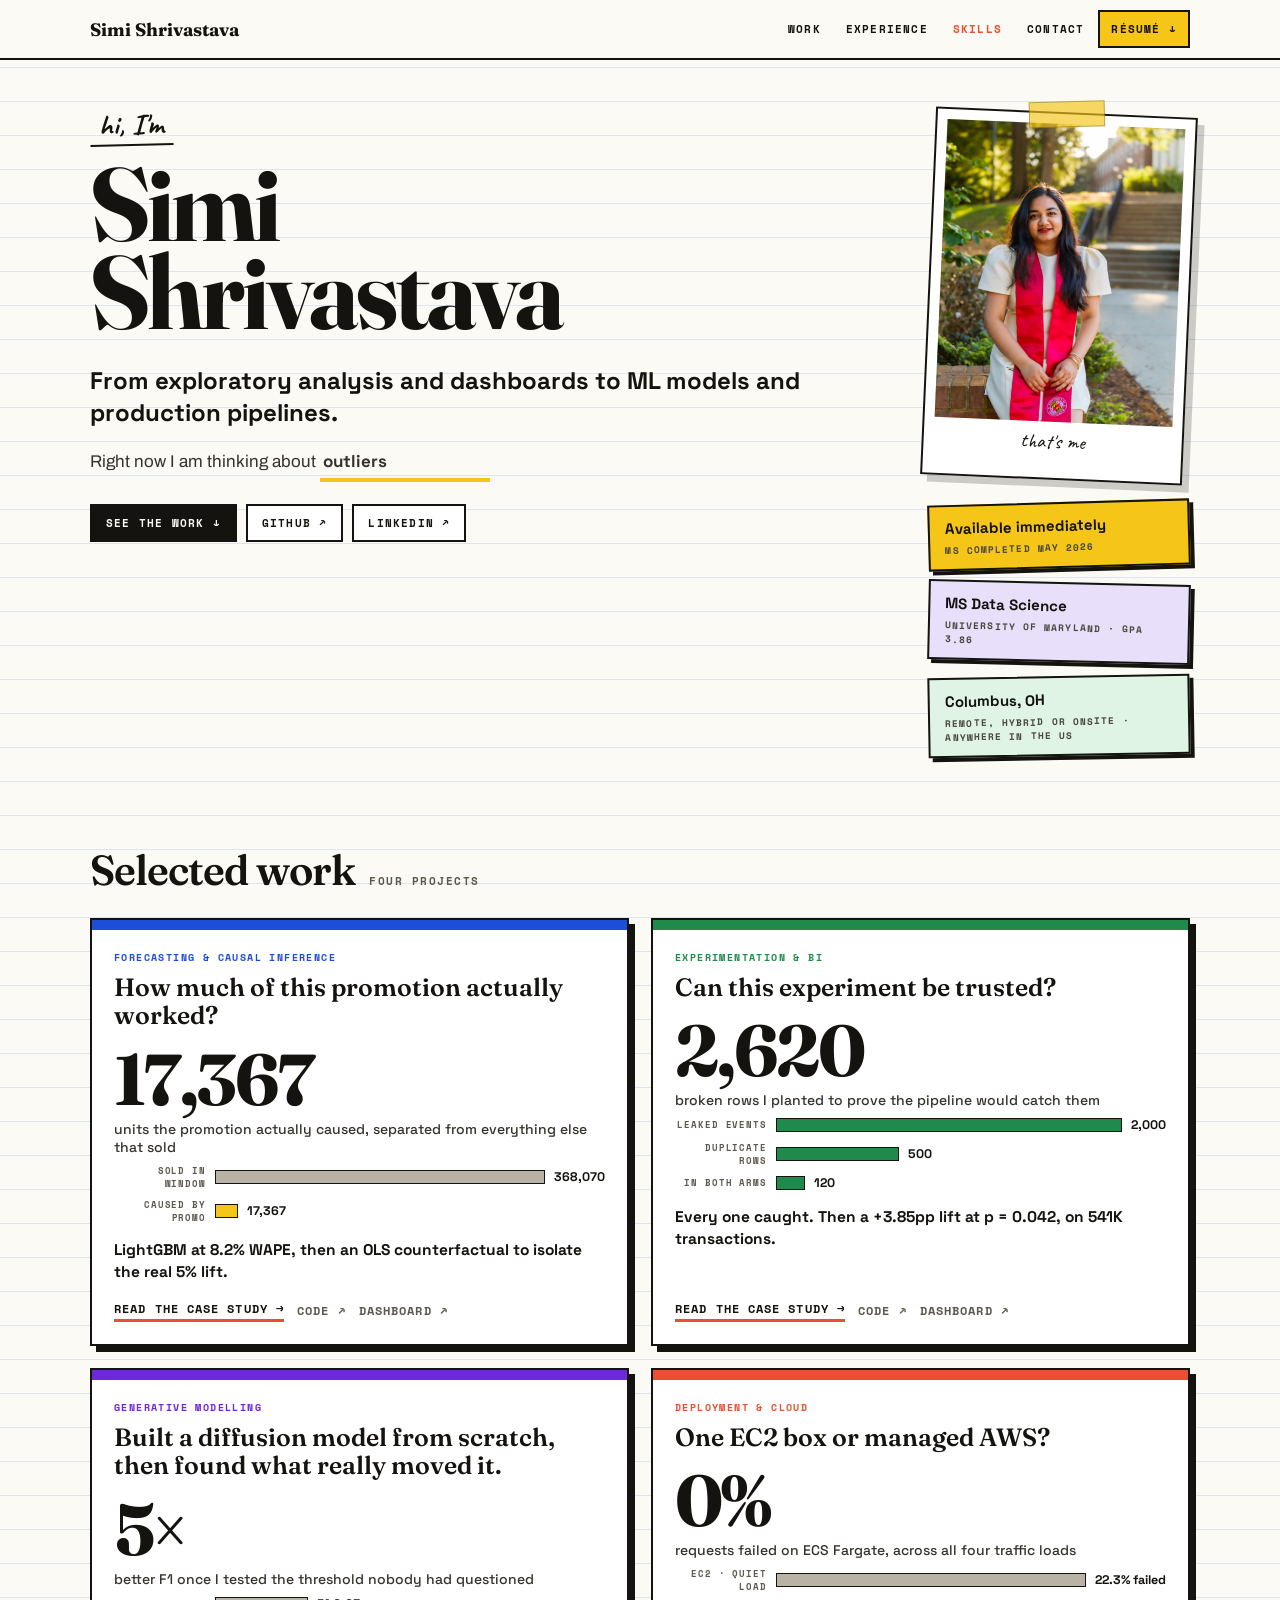
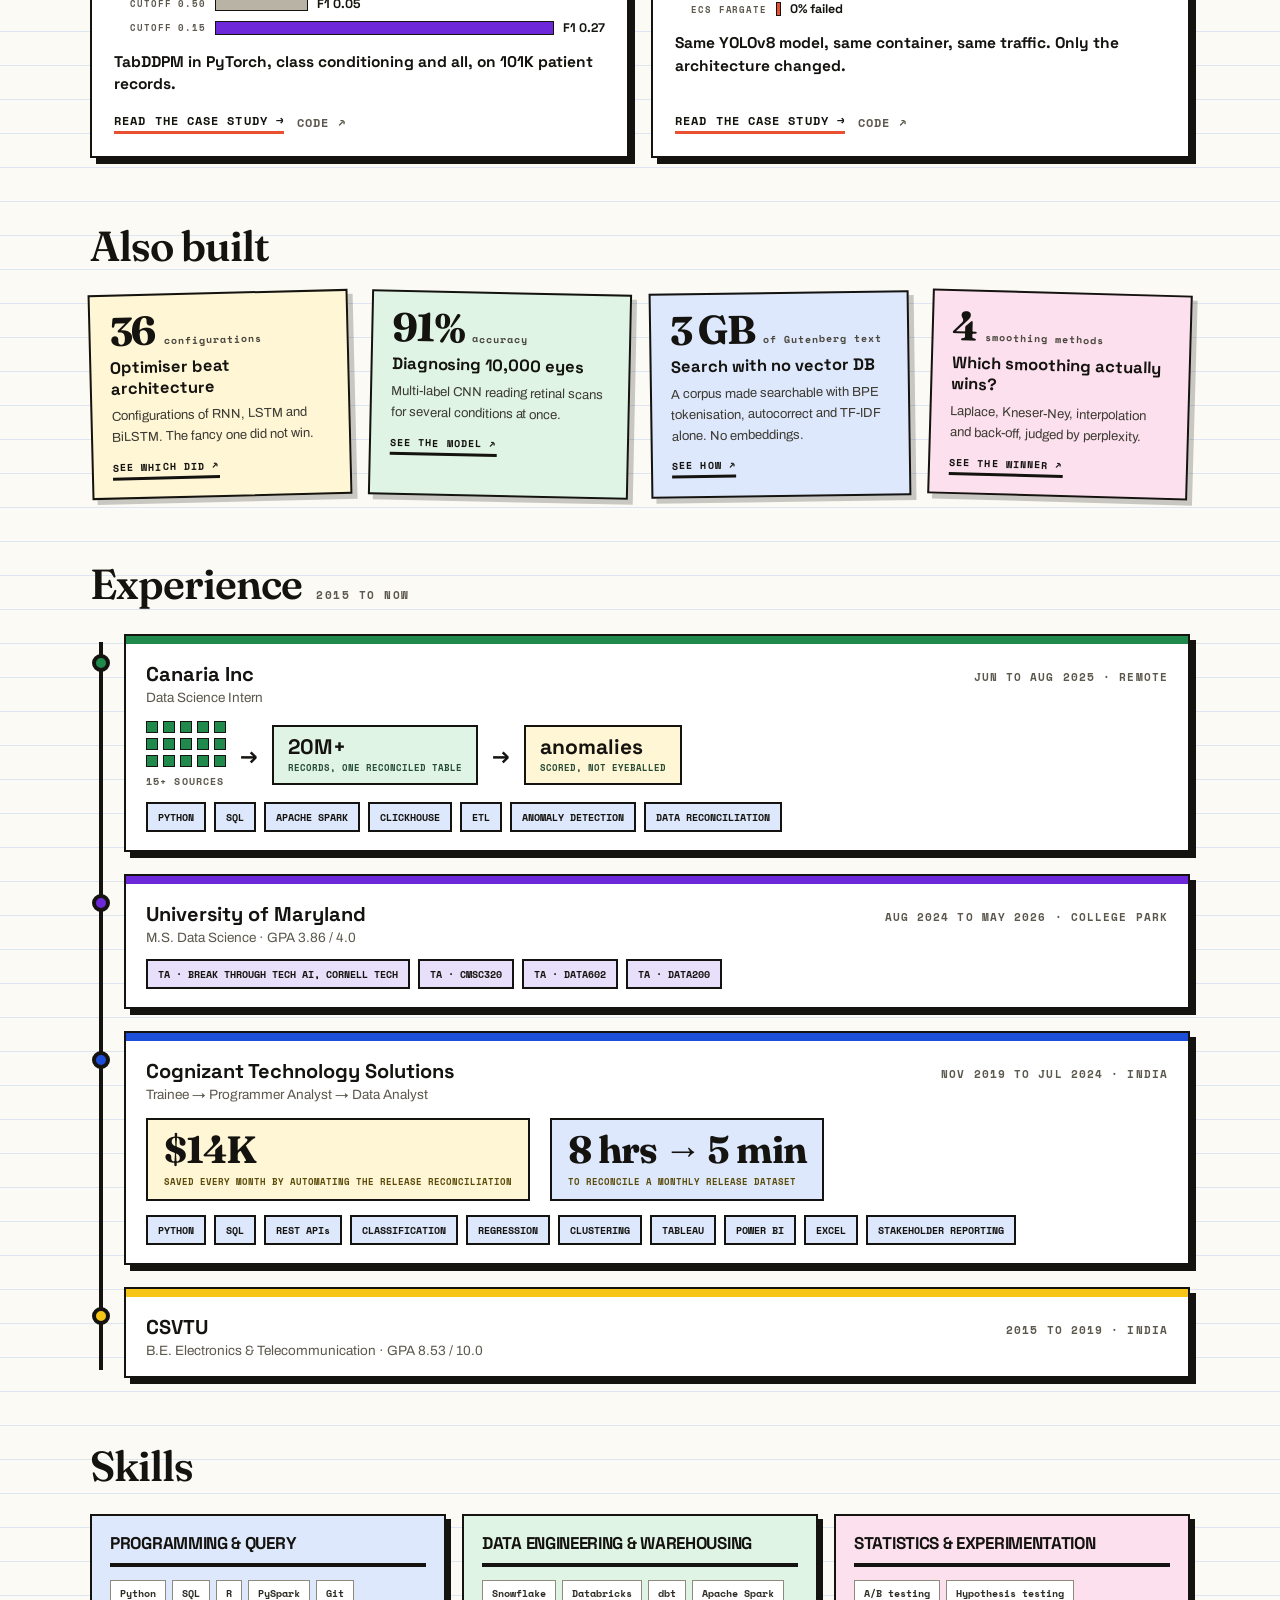
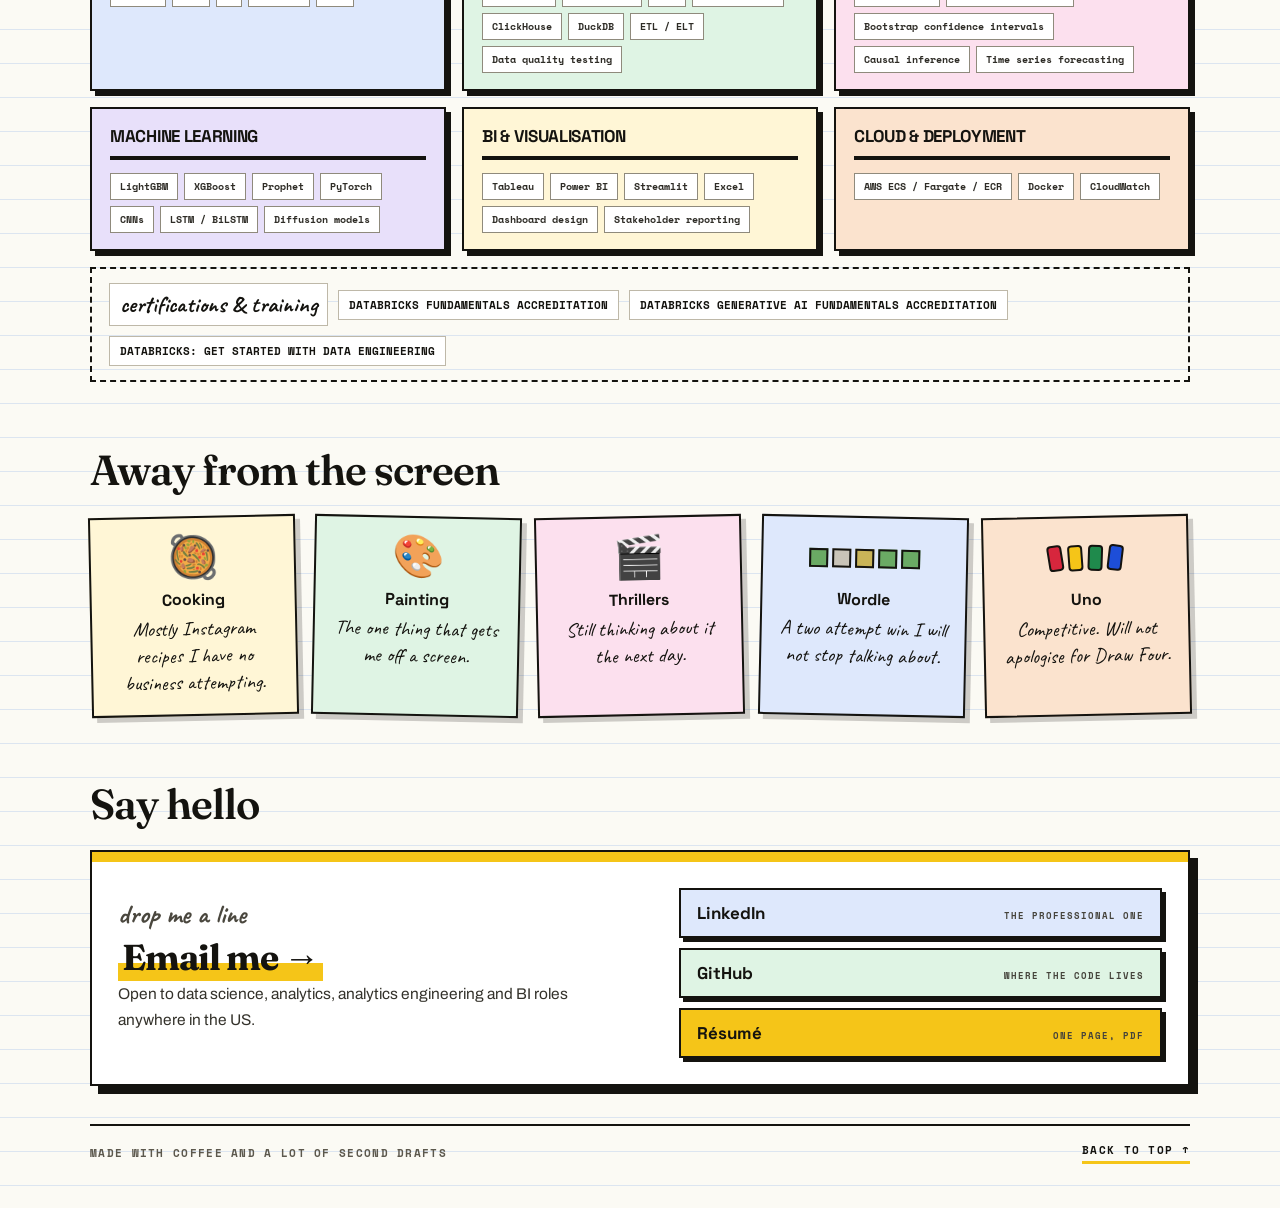
==== commit fe99f816: "Update text and skills in index.html" ====
--- a/index.html
+++ b/index.html
@@ -276,7 +276,7 @@
       <span class="hi">hi, I'm</span>
       <h1>Simi<br>Shrivastava</h1>
       <div class="now">From exploratory analysis and dashboards to ML models and production pipelines.</div>
-      <p class="lede">Right now I am thinking about <span class="slot" id="slot"><span>forecasts</span></span></p>
+      <p class="lede">Right now I am thinking about <span class="slot" id="slot"><span>outliers</span></span></p>
       <div class="cta">
         <a class="btn solid" href="#work">SEE THE WORK ↓</a>
         <a class="btn" href="https://github.com/Simi-Shrivastava11" target="_blank" rel="noopener">GITHUB ↗</a>
@@ -453,7 +453,7 @@
       <div class="skc rise" style="background:#DEE8FC"><h3>PROGRAMMING &amp; QUERY</h3><div class="ul"></div>
         <ul><li>Python</li><li>SQL</li><li>R</li><li>PySpark</li><li>Git</li></ul></div>
       <div class="skc rise" style="background:#DFF4E4"><h3>DATA ENGINEERING &amp; WAREHOUSING</h3><div class="ul"></div>
-        <ul><li>Snowflake</li><li>dbt</li><li>Apache Spark</li><li>ClickHouse</li><li>DuckDB</li><li>ETL / ELT</li><li>Data quality testing</li></ul></div>
+        <ul><li>Snowflake</li><li>Databricks</li><li>dbt</li><li>Apache Spark</li><li>ClickHouse</li><li>DuckDB</li><li>ETL / ELT</li><li>Data quality testing</li></ul></div>
       <div class="skc rise" style="background:#FCE0EE"><h3>STATISTICS &amp; EXPERIMENTATION</h3><div class="ul"></div>
         <ul><li>A/B testing</li><li>Hypothesis testing</li><li>Bootstrap confidence intervals</li><li>Causal inference</li><li>Time series forecasting</li></ul></div>
       <div class="skc rise" style="background:#E8E0FA"><h3>MACHINE LEARNING</h3><div class="ul"></div>
@@ -461,11 +461,12 @@
       <div class="skc rise" style="background:#FFF6D6"><h3>BI &amp; VISUALISATION</h3><div class="ul"></div>
         <ul><li>Tableau</li><li>Power BI</li><li>Streamlit</li><li>Excel</li><li>Dashboard design</li><li>Stakeholder reporting</li></ul></div>
       <div class="skc rise" style="background:#FBE3CE"><h3>CLOUD &amp; DEPLOYMENT</h3><div class="ul"></div>
-        <ul><li>AWS ECS / Fargate / ECR</li><li>Docker</li><li>Flask</li><li>Databricks</li><li>CloudWatch</li></ul></div>
+        <ul><li>AWS ECS / Fargate / ECR</li><li>Docker</li><li>CloudWatch</li></ul></div>
     </div>
     <div class="certs rise">
-      <span class="lb">also certified in</span>
+      <span class="lb">certifications &amp; training</span>
       <span>DATABRICKS FUNDAMENTALS ACCREDITATION</span>
+      <span>DATABRICKS GENERATIVE AI FUNDAMENTALS ACCREDITATION</span>
       <span>DATABRICKS: GET STARTED WITH DATA ENGINEERING</span>
     </div>
   </section>
@@ -488,7 +489,7 @@
       <div class="cin">
         <div class="cleft">
           <div class="chand">drop me a line</div>
-          <a class="mail" href="mailto:simish98@umd.edu">simish98@umd.edu</a>
+          <a class="mail" href="#" onclick="this.href='mailto:'+'simishrivastava111'+'@'+'gmail.com'">Email me →</a>
           <p>Open to data science, analytics, analytics engineering and BI roles anywhere in the US.</p>
         </div>
         <div class="cright">
@@ -513,7 +514,7 @@
   // rotating word in the hero
   var slot=document.getElementById('slot');
   if(slot&&!reduce){
-    var words=['forecasts','experiments','data pipelines','dashboards','messy data'],i=0;
+    var words=['outliers','what to eat','why the join doubled my rows','coffee','a second coffee','date formats that disagree','which movie to watch next','data pipelines','my next Wordle guess','the right threshold'],i=0;
     var el=slot.firstElementChild;
     setInterval(function(){
       i=(i+1)%words.length;
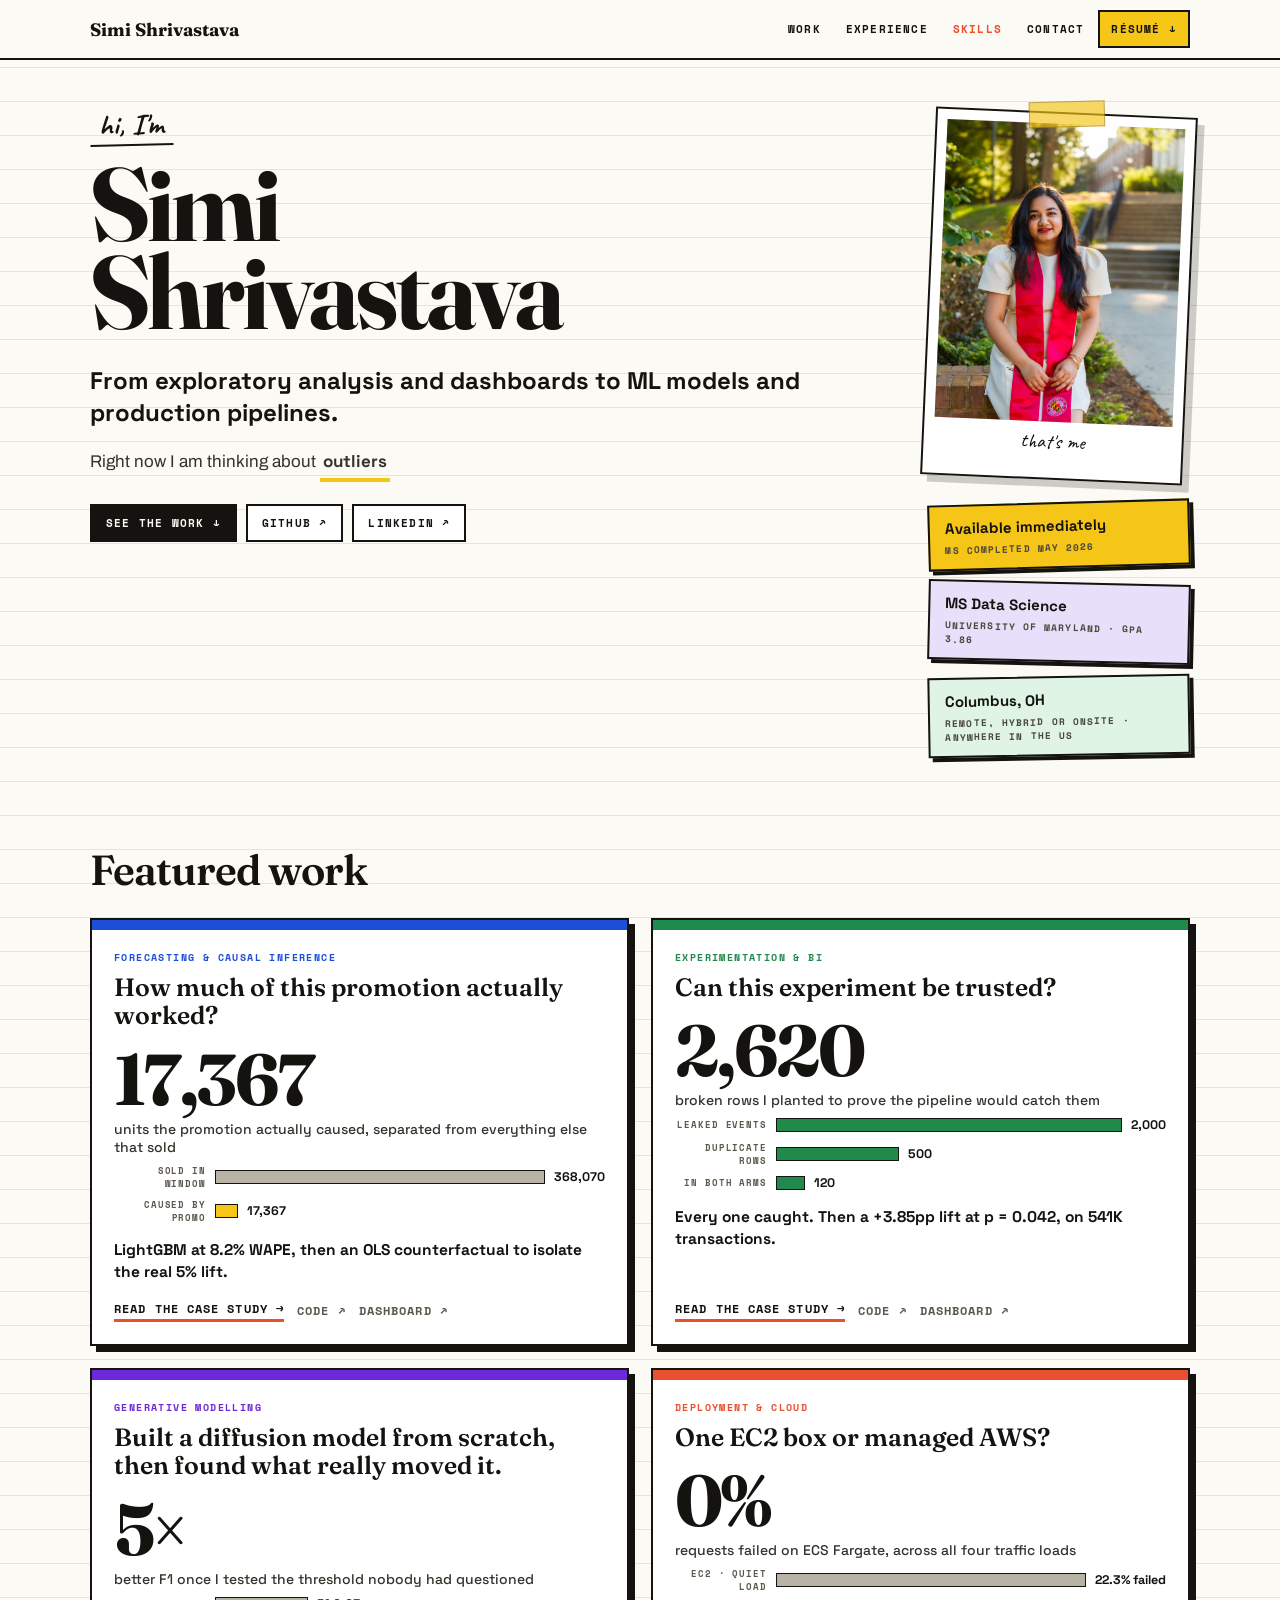
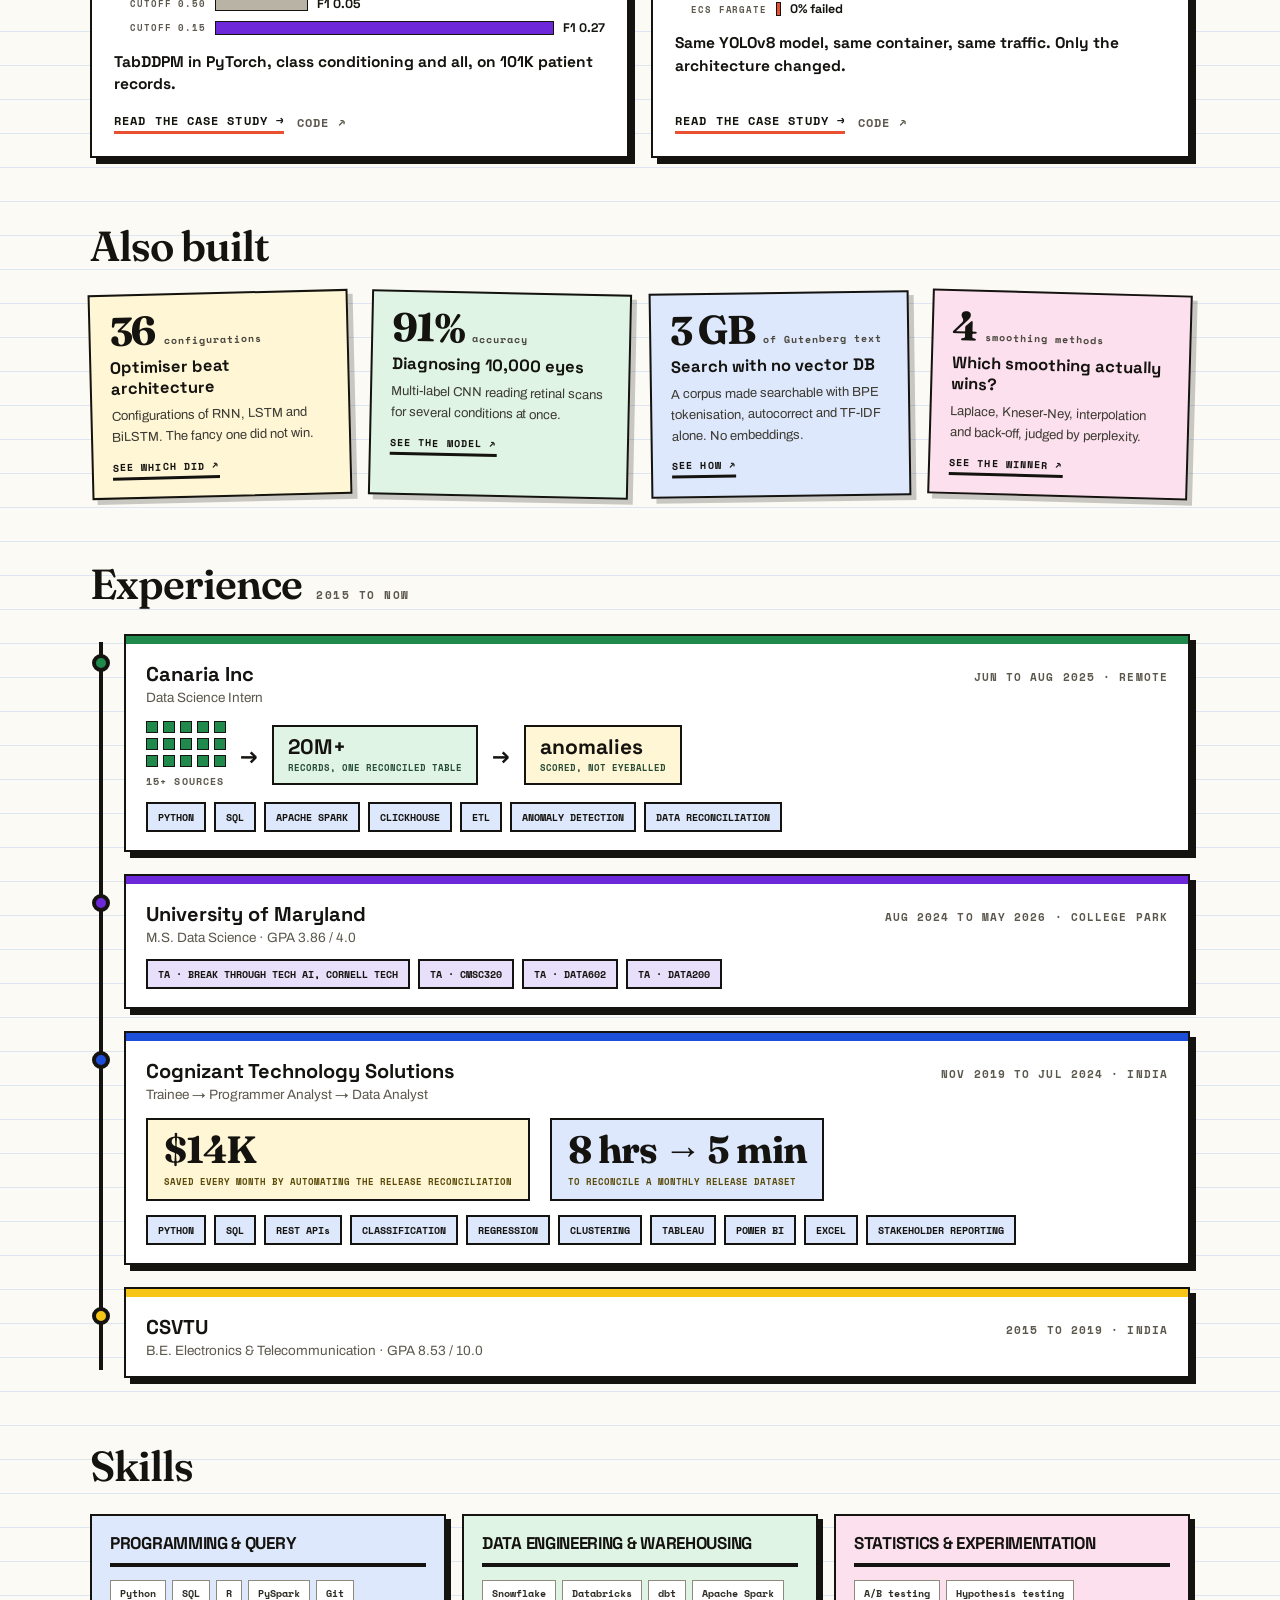
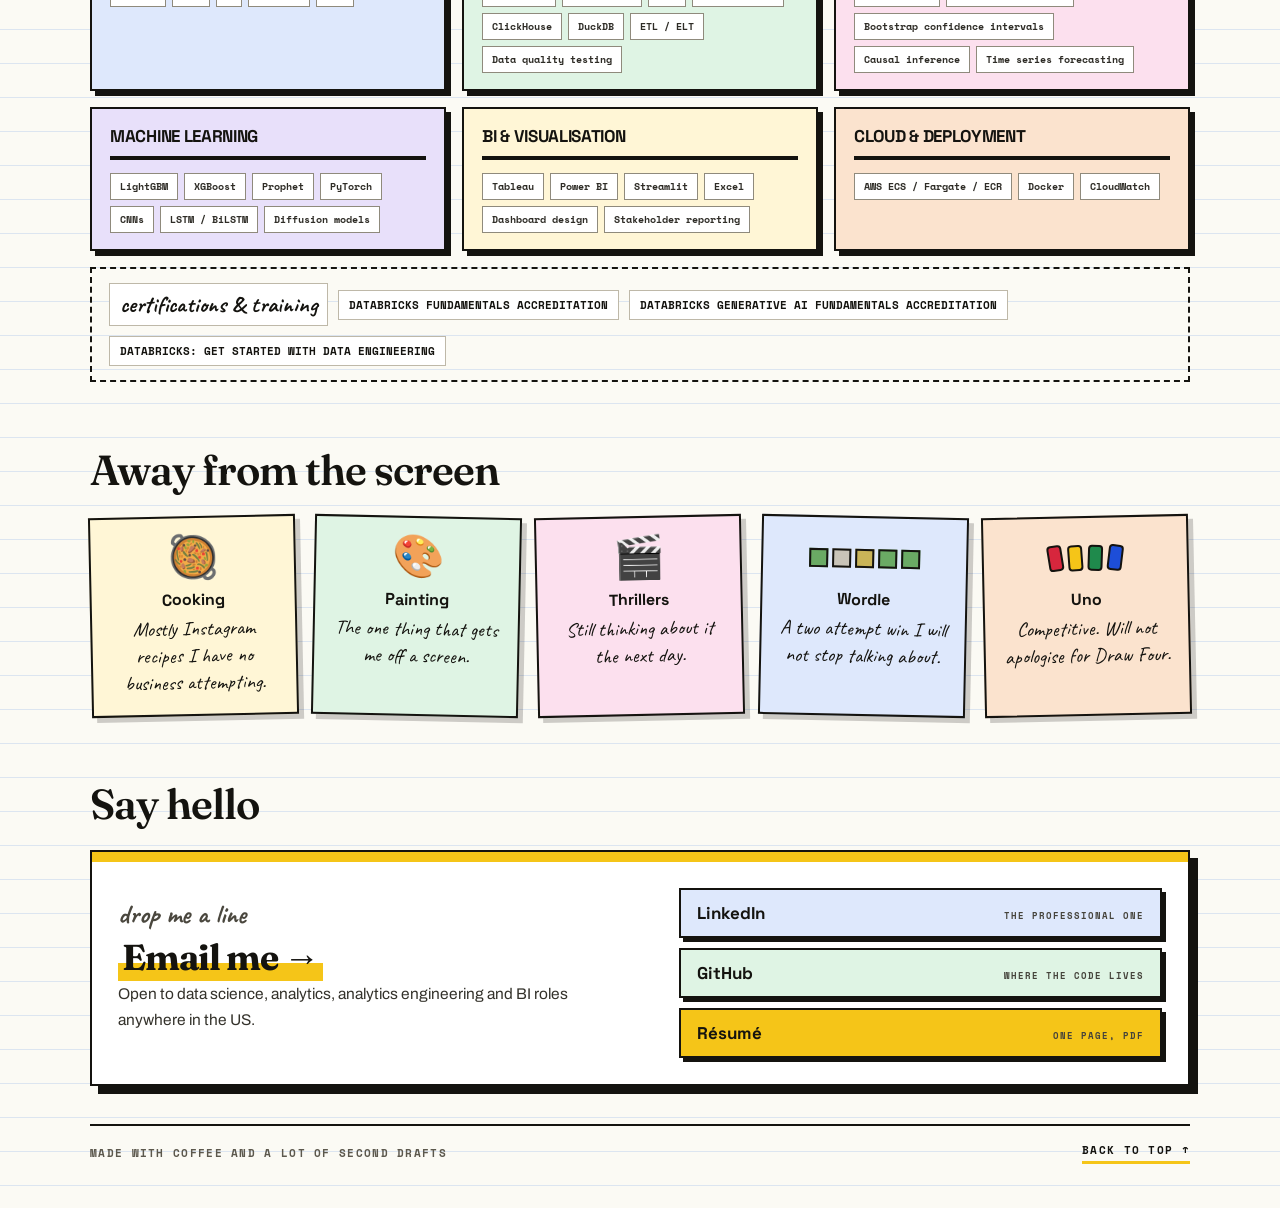
==== commit be846240: "Minor textual update" ====
--- a/index.html
+++ b/index.html
@@ -46,7 +46,7 @@
   letter-spacing:-3px;margin:14px 0 0}
 .now{font-family:var(--tech);font-weight:700;font-size:clamp(18px,2.3vw,24px);margin:28px 0 0;
   line-height:1.35;max-width:720px}
-.slot{border-bottom:4px solid var(--amber);padding:0 3px 2px;min-width:170px;display:inline-block;
+.slot{border-bottom:4px solid var(--amber);padding:0 3px 2px;display:inline-block;
   font-family:var(--tech);font-weight:700}
 .lede{font-size:17px;line-height:1.8;color:#34322B;margin:16px 0 0;max-width:560px}
 .cta{display:flex;gap:9px;flex-wrap:wrap;margin-top:22px}
@@ -295,7 +295,7 @@
   </header>
 
   <section id="work">
-    <div class="head"><h2>Selected work</h2><span class="ct">FOUR PROJECTS</span></div>
+    <div class="head"><h2>Featured work</h2></div>
 
     <div class="two">
       <article class="mini rise">
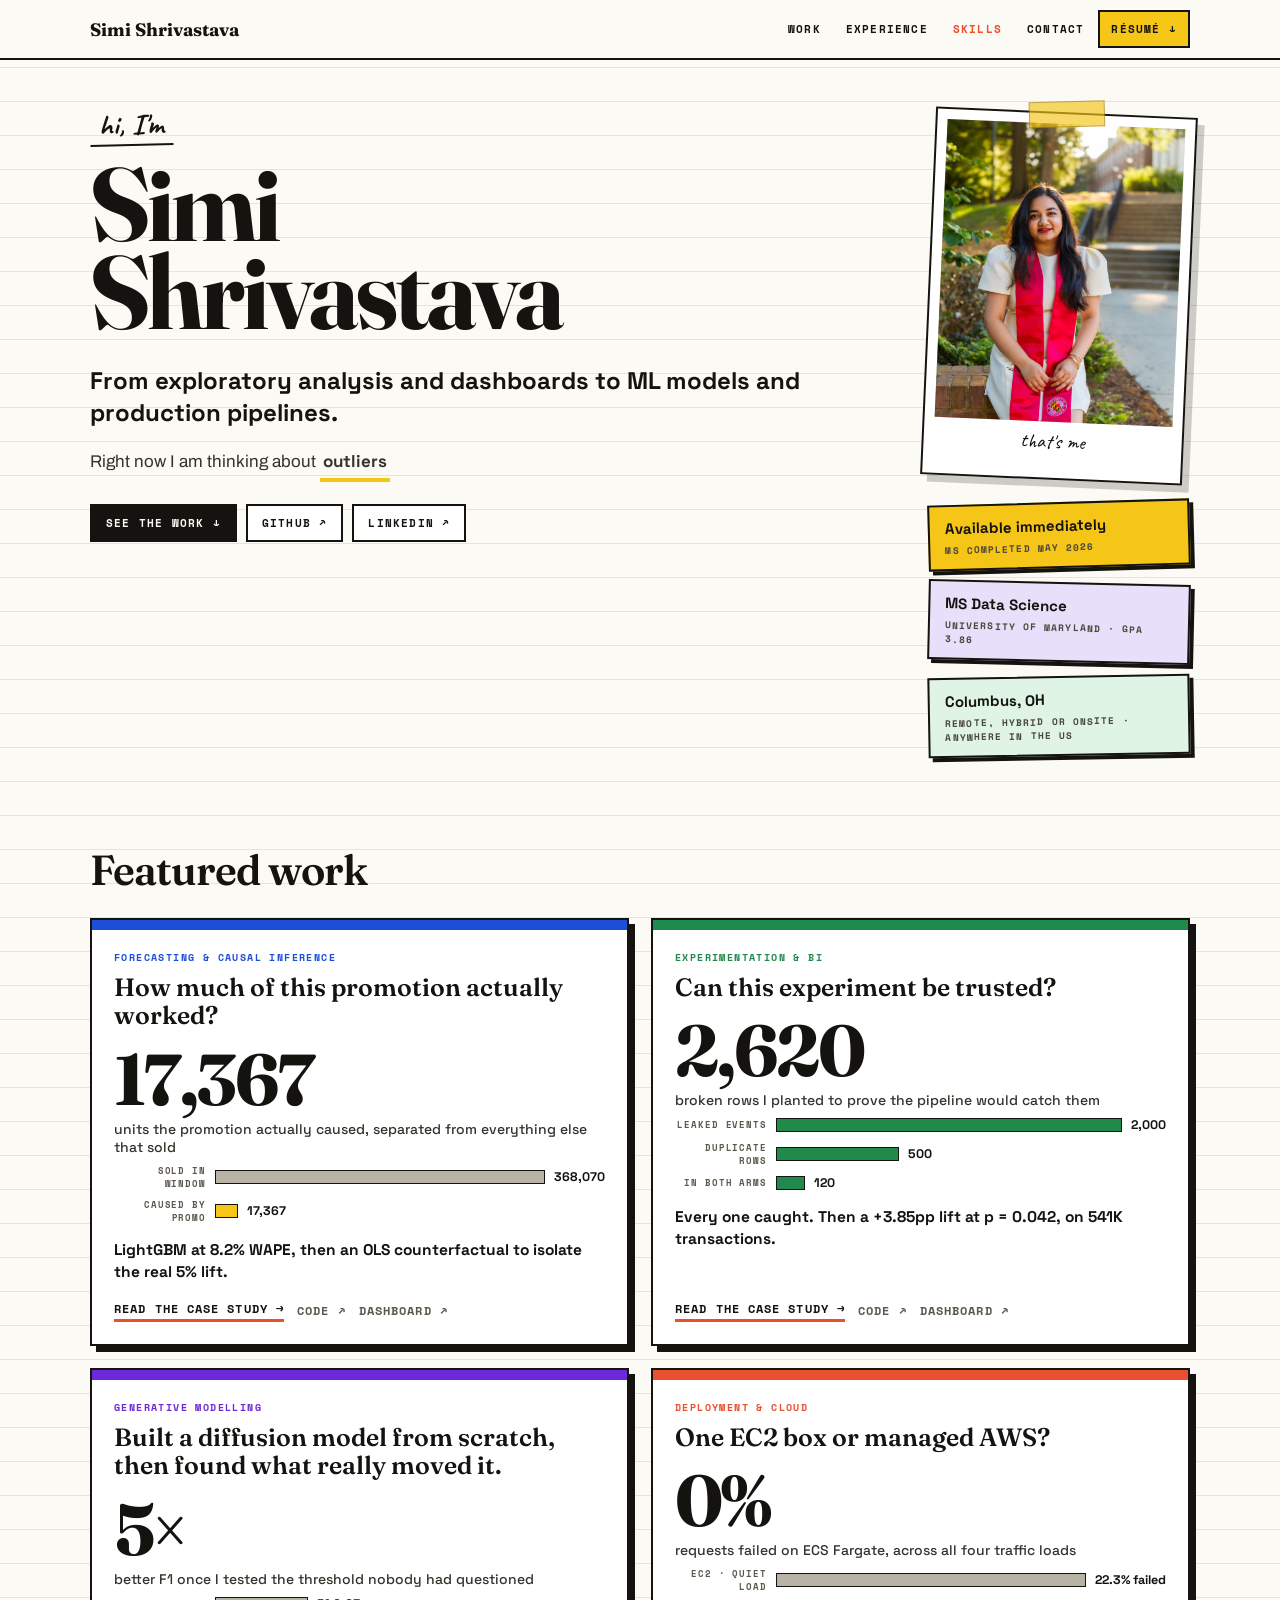
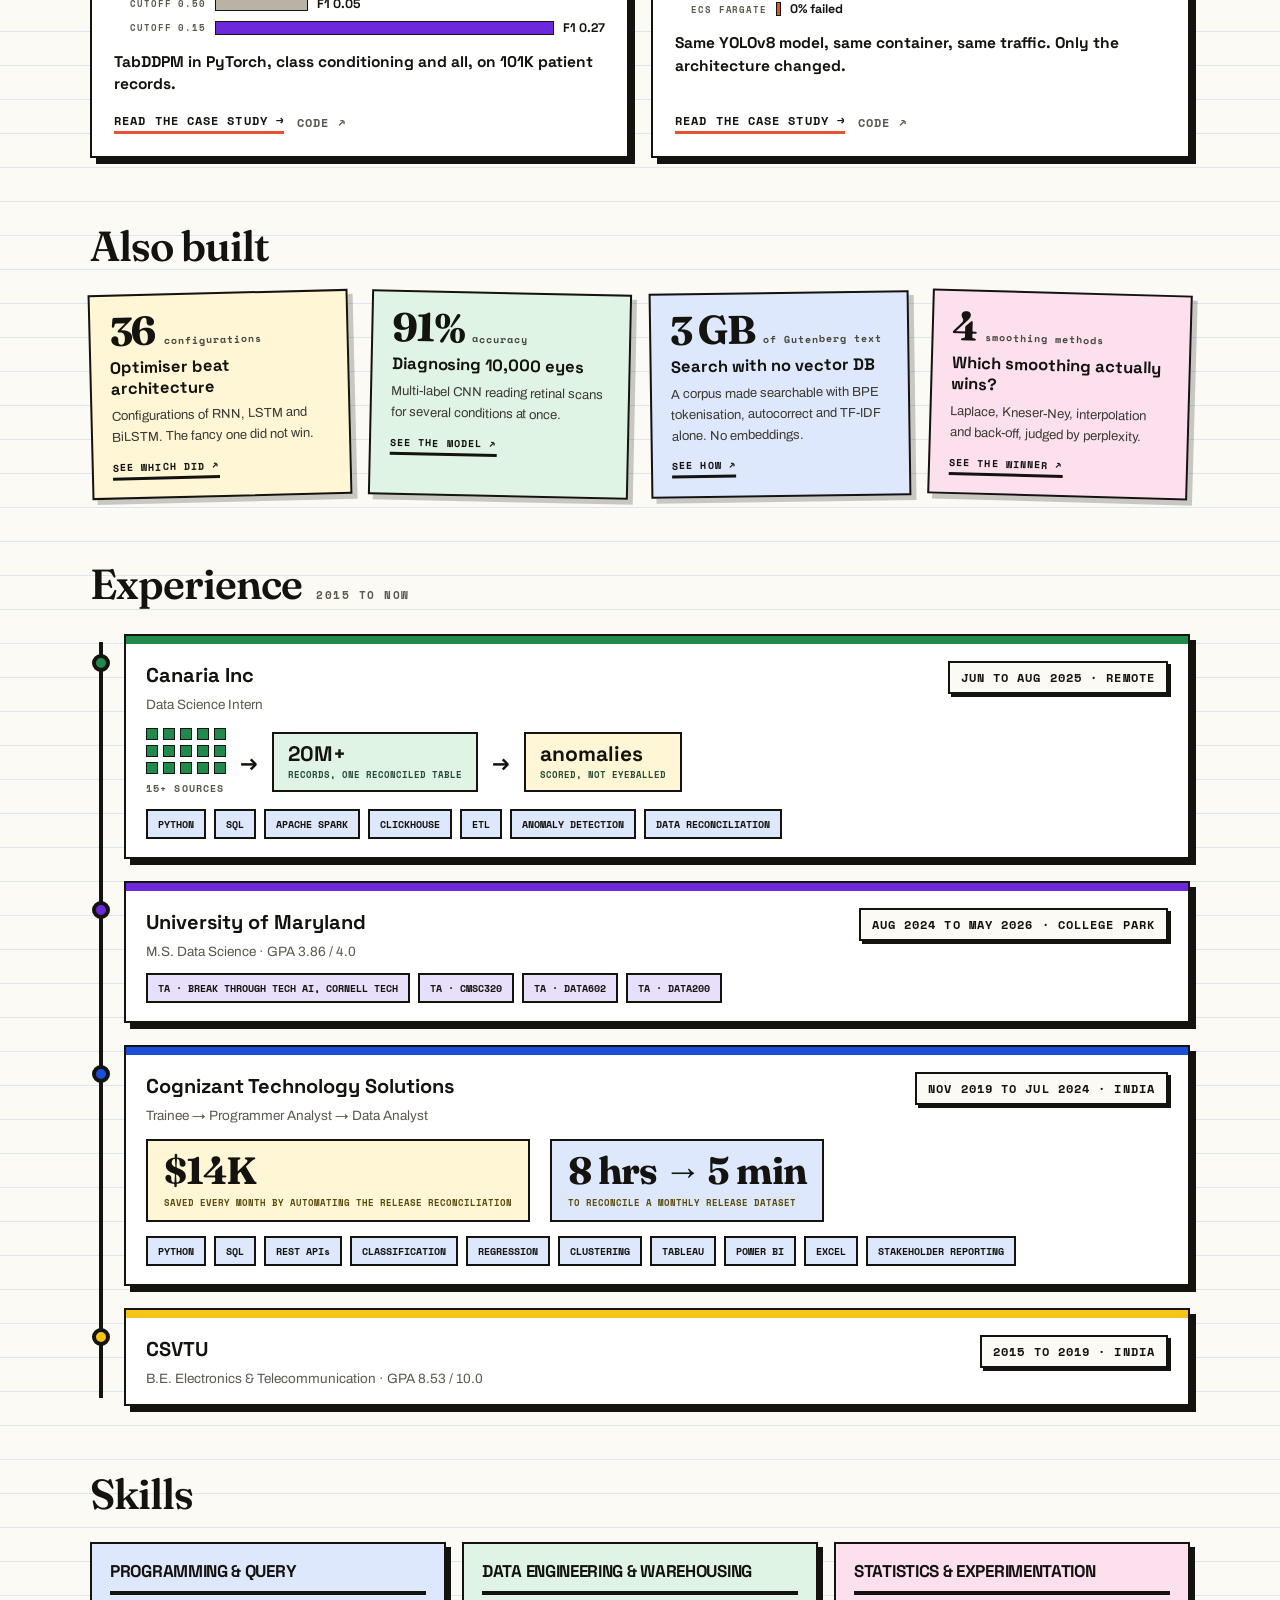
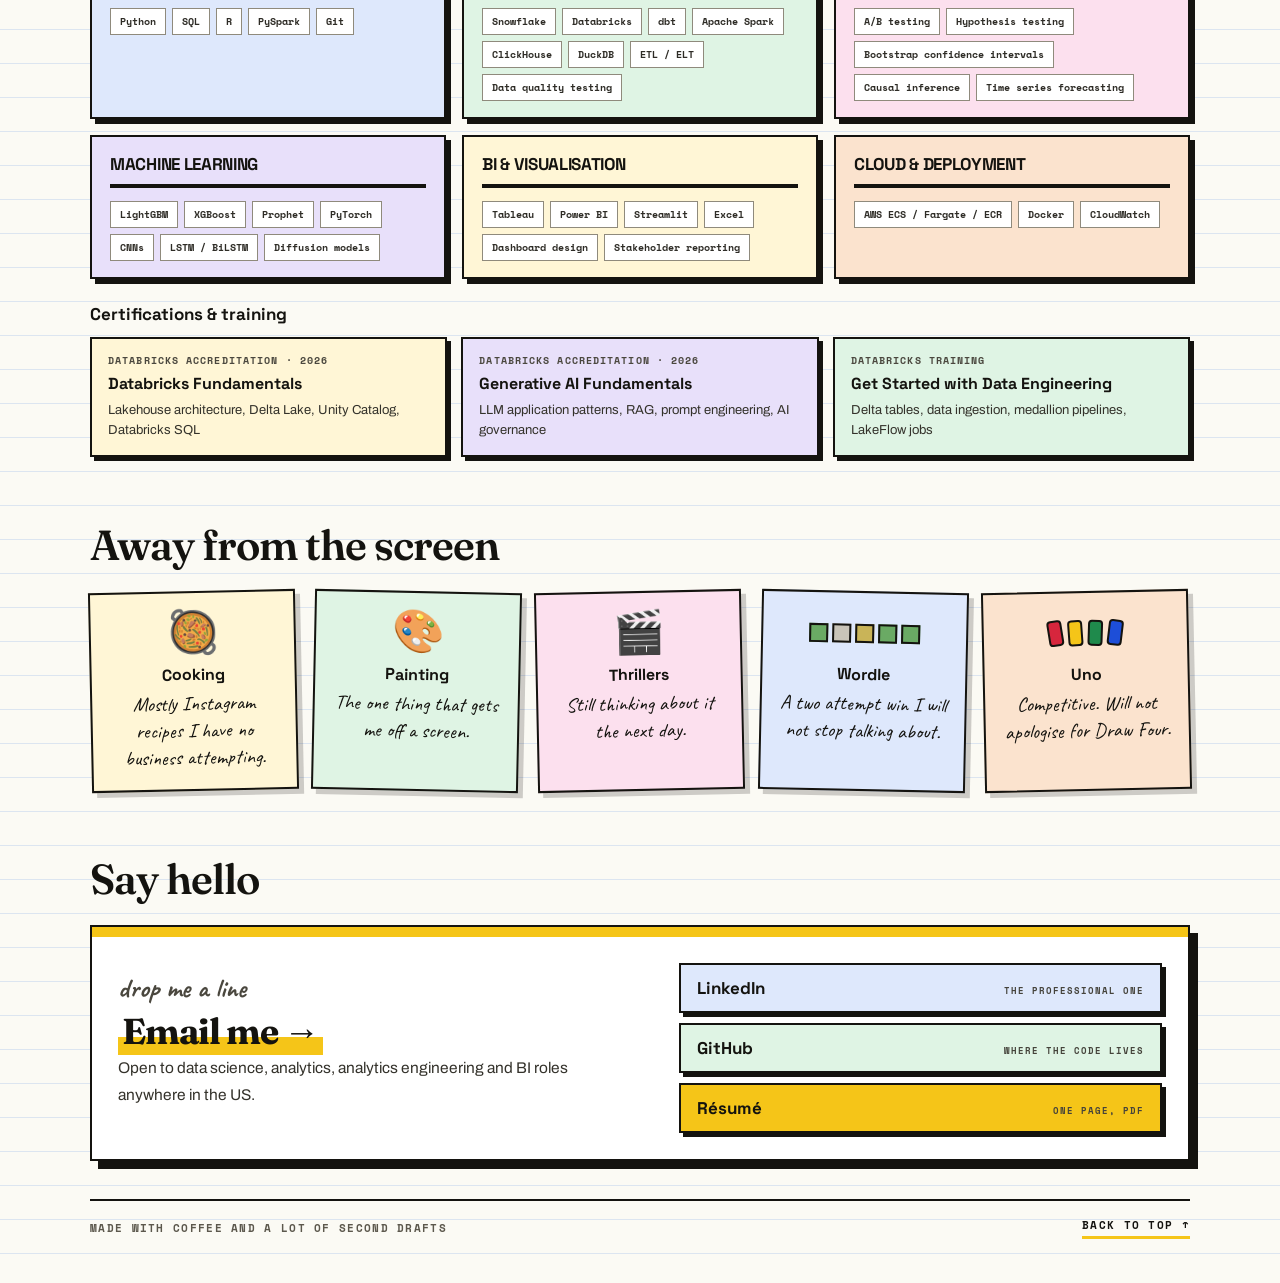
==== commit 27fb80dd: "Refactor certification display with grid layout Updated certification section with new layout and st" ====
--- a/index.html
+++ b/index.html
@@ -150,7 +150,7 @@
 .ec .body{padding:17px 20px 18px}
 .ehead{display:flex;justify-content:space-between;gap:14px;flex-wrap:wrap;align-items:baseline}
 .ec h3{font-family:var(--tech);font-weight:700;font-size:20px;margin:0}
-.ec .yr{font-family:var(--mono);font-size:10.5px;font-weight:700;letter-spacing:1.1px;color:var(--muted)}
+.ec .yr{font-family:var(--mono);font-size:12px;font-weight:700;letter-spacing:1.1px;color:var(--ink);background:var(--paper);border:2px solid var(--ink);padding:6px 11px;box-shadow:3px 3px 0 var(--ink)}
 .ec .role{font-size:13.5px;color:var(--muted);margin-top:3px}
 
 /* pipeline mini-viz for Canaria */
@@ -189,9 +189,13 @@
 .skc ul{list-style:none;margin:13px 0 0;padding:0;display:flex;flex-wrap:wrap;gap:6px}
 .skc li{font-family:var(--mono);font-size:10px;font-weight:700;border:1.5px solid #8F8A7C;
   padding:5px 9px;background:var(--card);color:#2E2C26}
-.certs{border:2px dashed var(--ink);padding:14px 17px;margin-top:16px;display:flex;gap:10px;flex-wrap:wrap;align-items:center}
-.certs .lb{font-family:var(--hand);font-size:23px;font-weight:700}
-.certs span{font-family:var(--mono);font-size:10.5px;font-weight:700;border:1px solid #BEB8A8;background:var(--card);padding:6px 10px}
+.certs{margin-top:24px}
+.certh{font-family:var(--tech);font-weight:700;font-size:17px;margin:0 0 12px}
+.certgrid{display:grid;grid-template-columns:repeat(auto-fit,minmax(260px,1fr));gap:14px}
+.cert{border:2px solid var(--ink);box-shadow:4px 4px 0 var(--ink);padding:14px 16px}
+.cert em{font-style:normal;font-family:var(--mono);font-size:9.5px;font-weight:700;letter-spacing:1.1px;color:#4A473E;display:block}
+.cert b{font-family:var(--tech);font-weight:700;font-size:16px;display:block;margin-top:6px}
+.cert span{font-size:13px;line-height:1.55;color:#34322B;display:block;margin-top:6px}
 
 /* fun */
 .fun{display:grid;grid-template-columns:repeat(auto-fit,minmax(192px,1fr));gap:16px;margin-top:20px}
@@ -464,10 +468,12 @@
         <ul><li>AWS ECS / Fargate / ECR</li><li>Docker</li><li>CloudWatch</li></ul></div>
     </div>
     <div class="certs rise">
-      <span class="lb">certifications &amp; training</span>
-      <span>DATABRICKS FUNDAMENTALS ACCREDITATION</span>
-      <span>DATABRICKS GENERATIVE AI FUNDAMENTALS ACCREDITATION</span>
-      <span>DATABRICKS: GET STARTED WITH DATA ENGINEERING</span>
+      <h3 class="certh">Certifications &amp; training</h3>
+      <div class="certgrid">
+        <div class="cert" style="background:#FFF6D6"><em>DATABRICKS ACCREDITATION · 2026</em><b>Databricks Fundamentals</b><span>Lakehouse architecture, Delta Lake, Unity Catalog, Databricks SQL</span></div>
+        <div class="cert" style="background:#E8E0FA"><em>DATABRICKS ACCREDITATION · 2026</em><b>Generative AI Fundamentals</b><span>LLM application patterns, RAG, prompt engineering, AI governance</span></div>
+        <div class="cert" style="background:#DFF4E4"><em>DATABRICKS TRAINING</em><b>Get Started with Data Engineering</b><span>Delta tables, data ingestion, medallion pipelines, LakeFlow jobs</span></div>
+      </div>
     </div>
   </section>
 
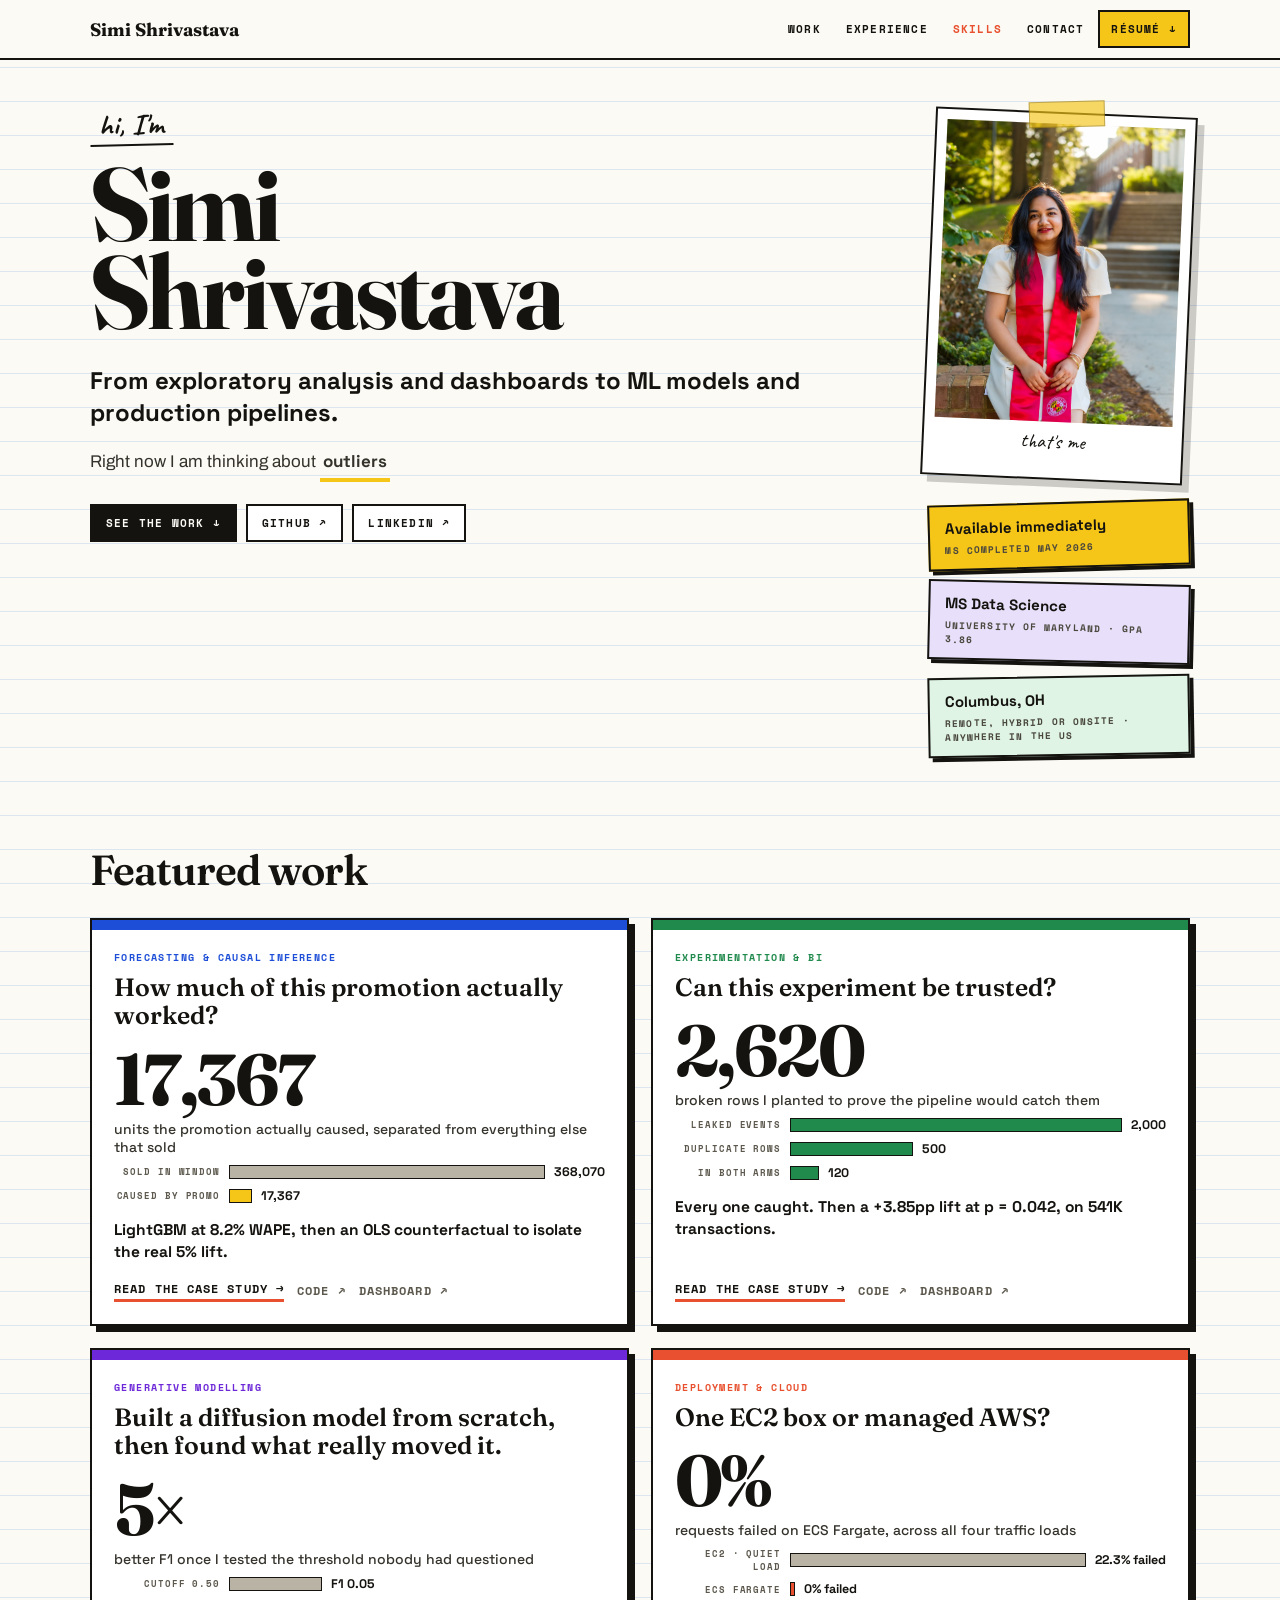
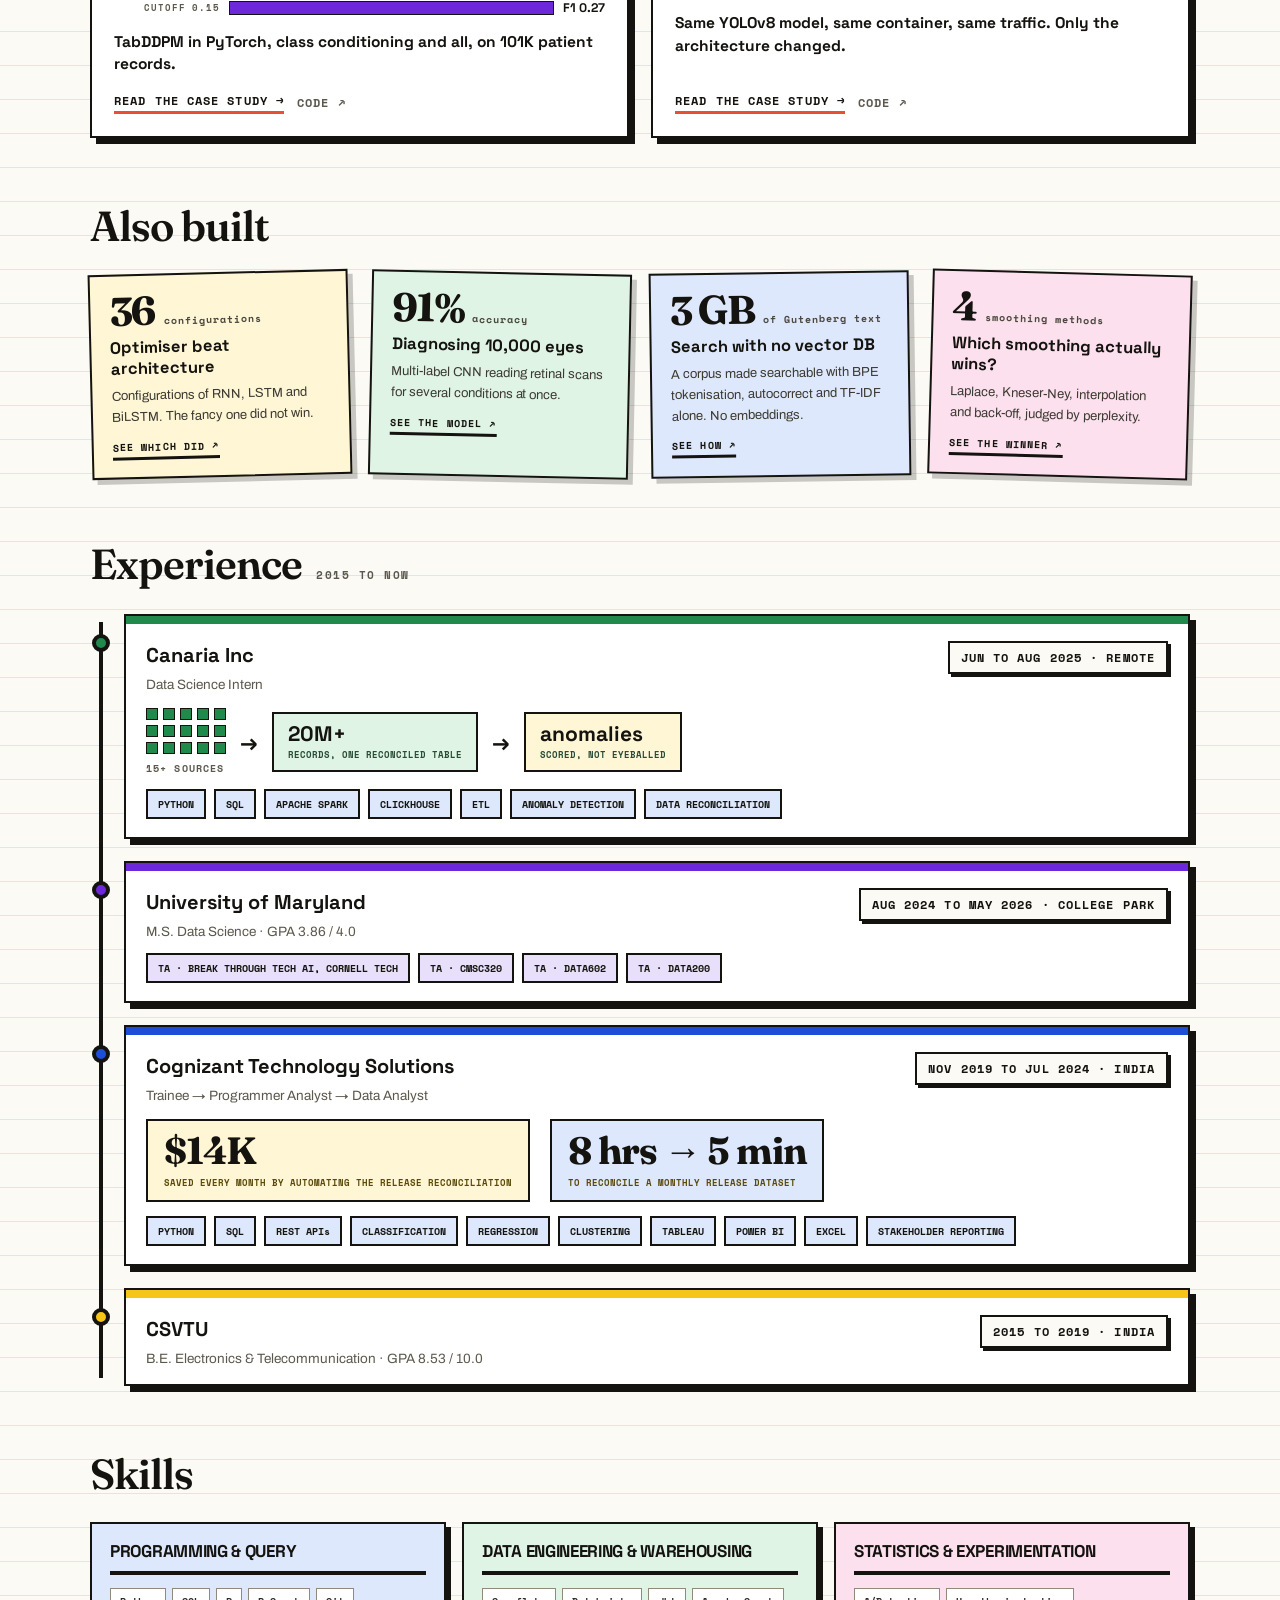
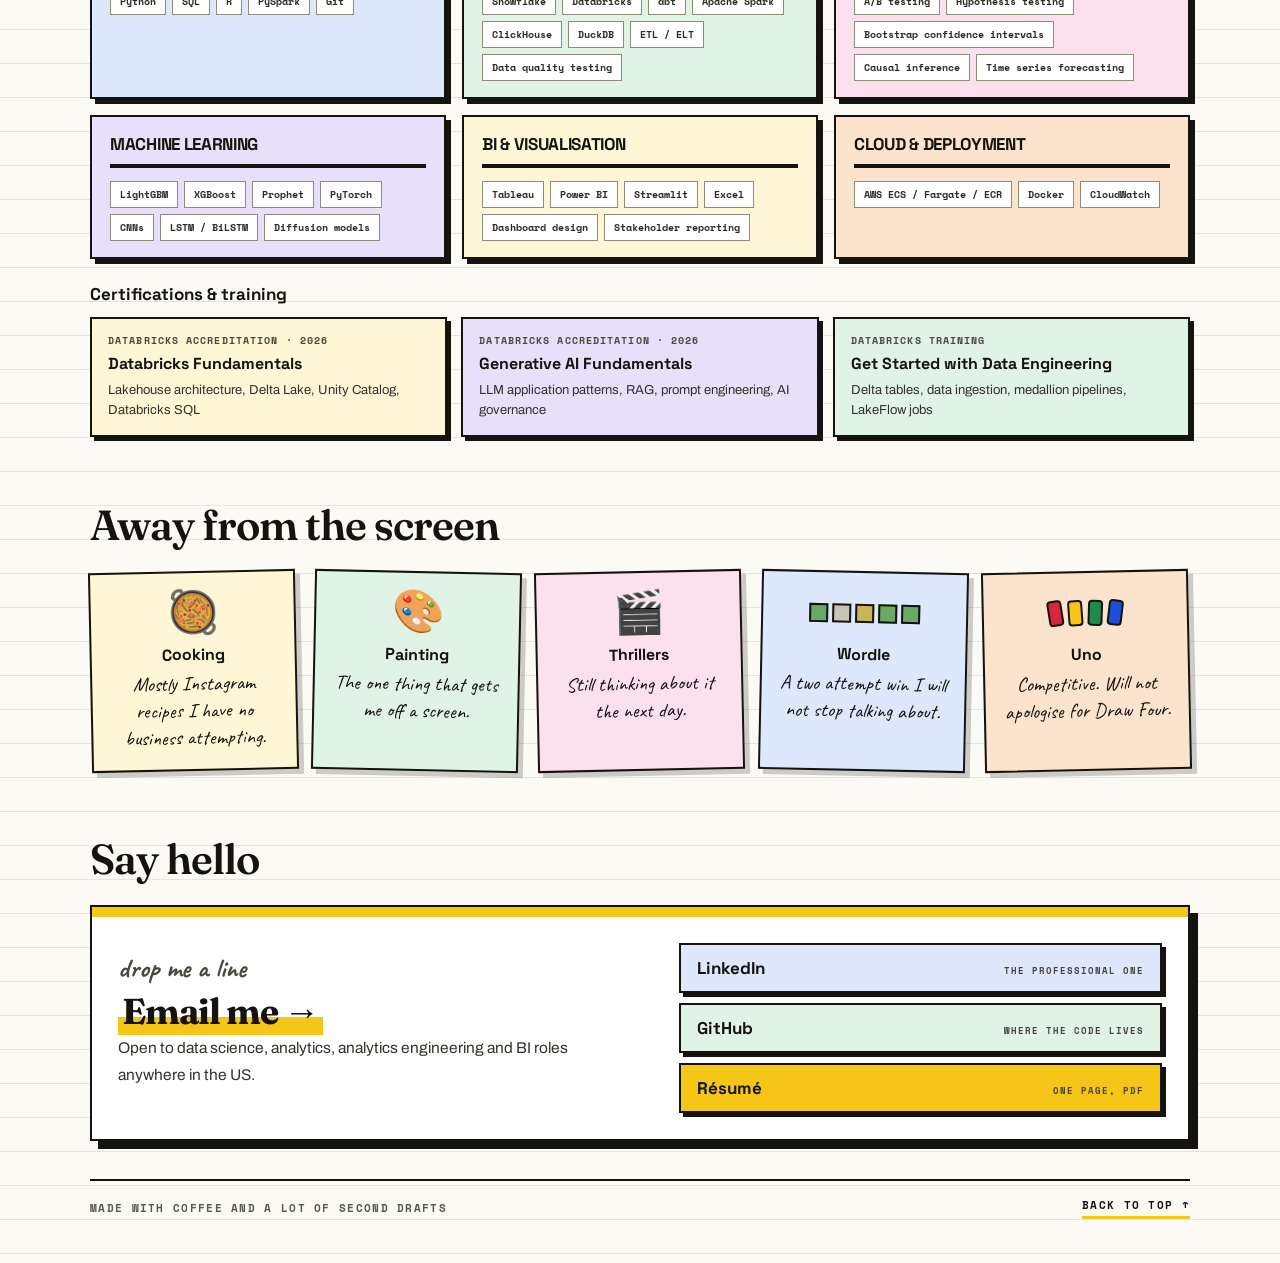
==== commit 881c0255: "Add responsive styles for mobile and large screens" ====
--- a/index.html
+++ b/index.html
@@ -260,6 +260,19 @@
   .slot span{transition:opacity .25s ease,transform .25s ease}
   .nl a{transition:color .2s ease}
 }
+/* ---- phones ---- */
+@media(max-width:700px){
+  .nl a:not(.btn){display:none}
+  .nav .in{padding:10px 18px}
+  .wrap{padding:0 18px}
+  .flow{flex-direction:column;align-items:flex-start}
+  .flow .arrow{transform:rotate(90deg);margin-left:22px}
+}
+/* ---- bar labels ---- */
+.ml{width:106px}
+/* ---- big screens ---- */
+@media(min-width:2200px){body{zoom:1.3}}
+@media(min-width:3000px){body{zoom:1.75}}
 </style>
 </head>
 <body>
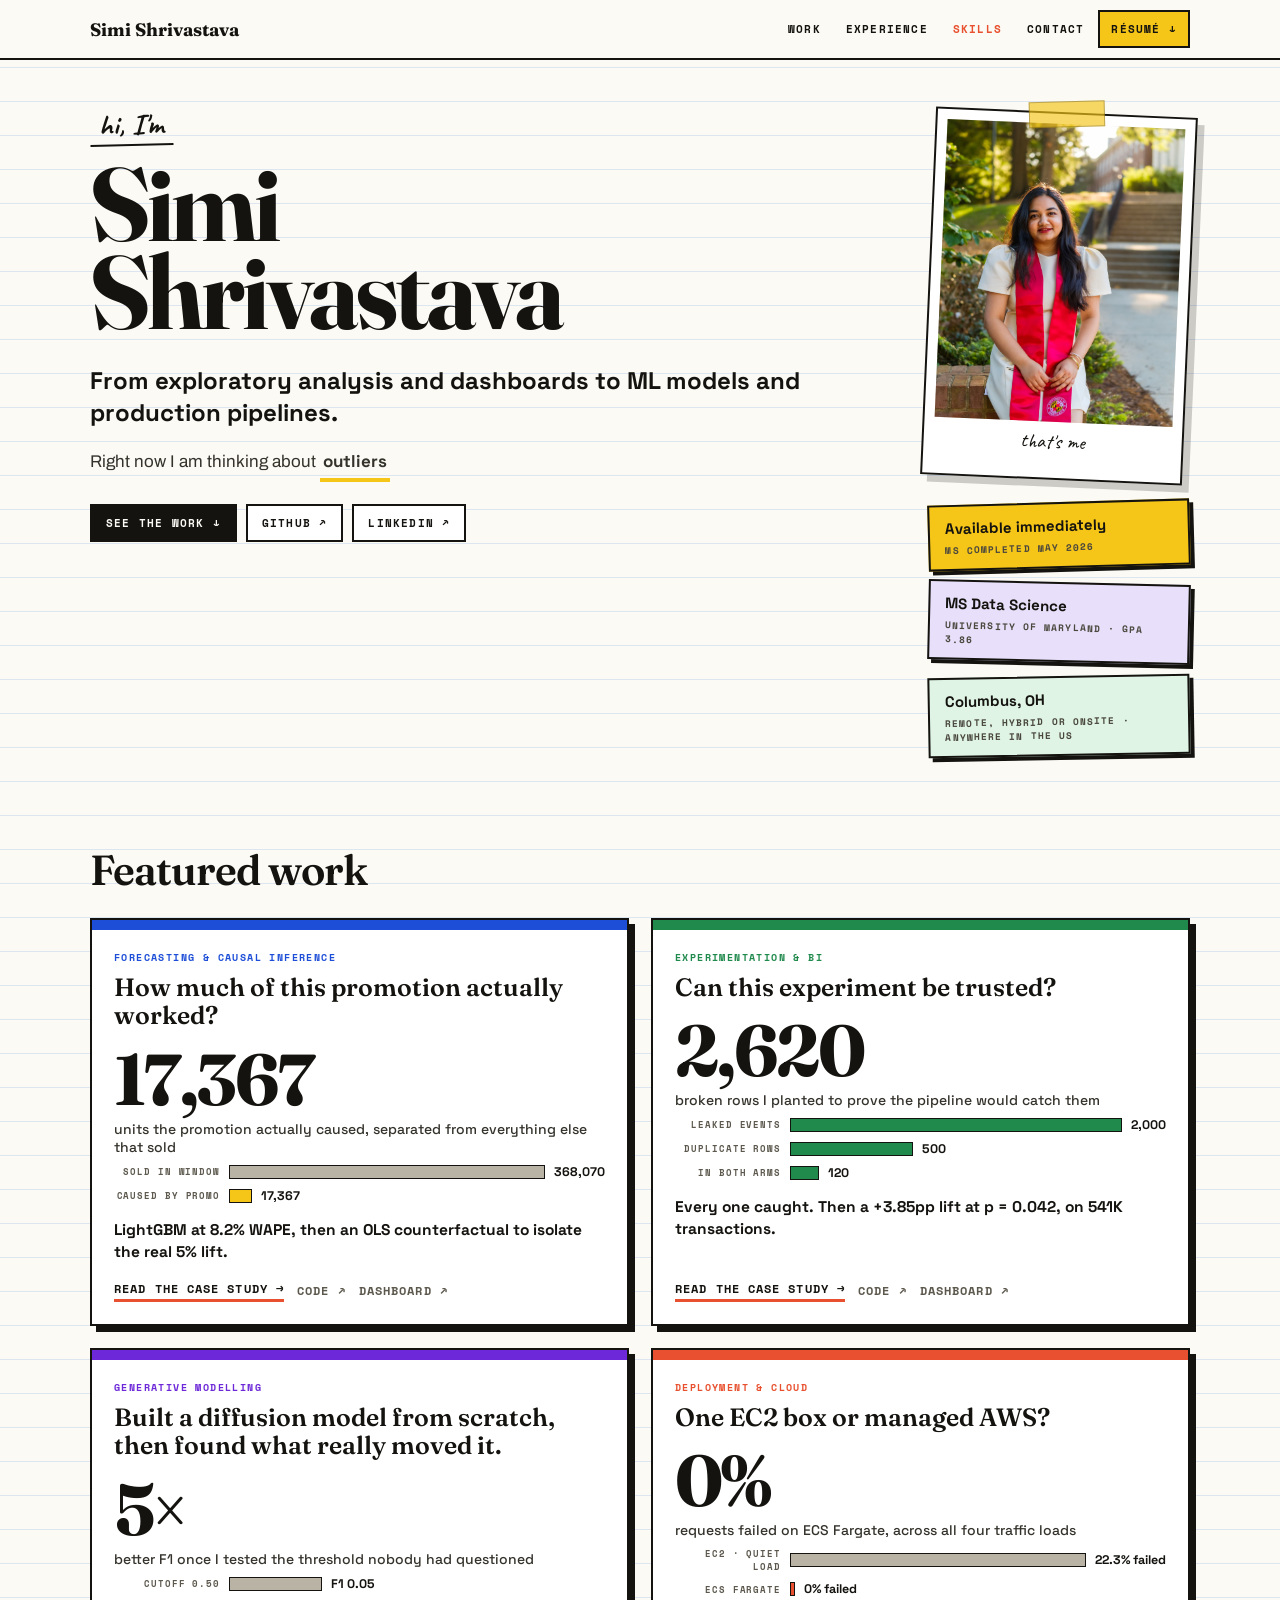
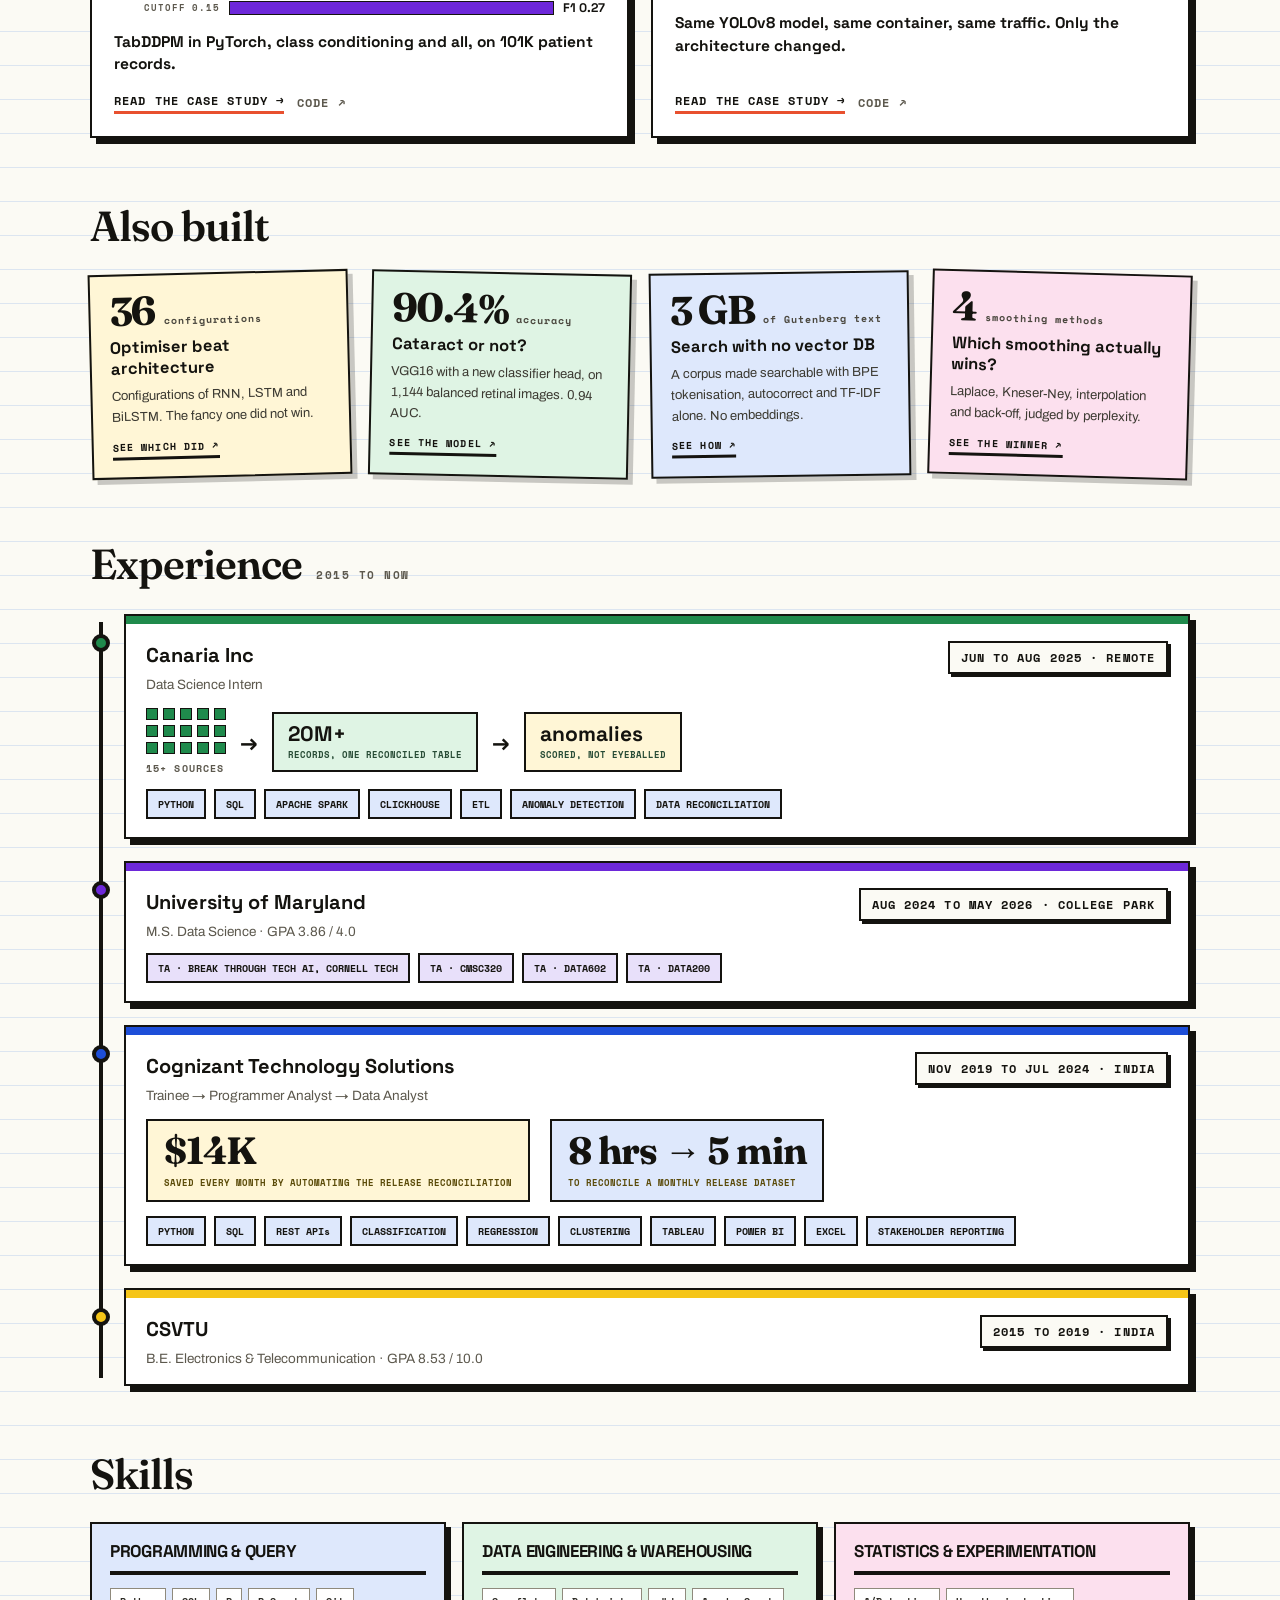
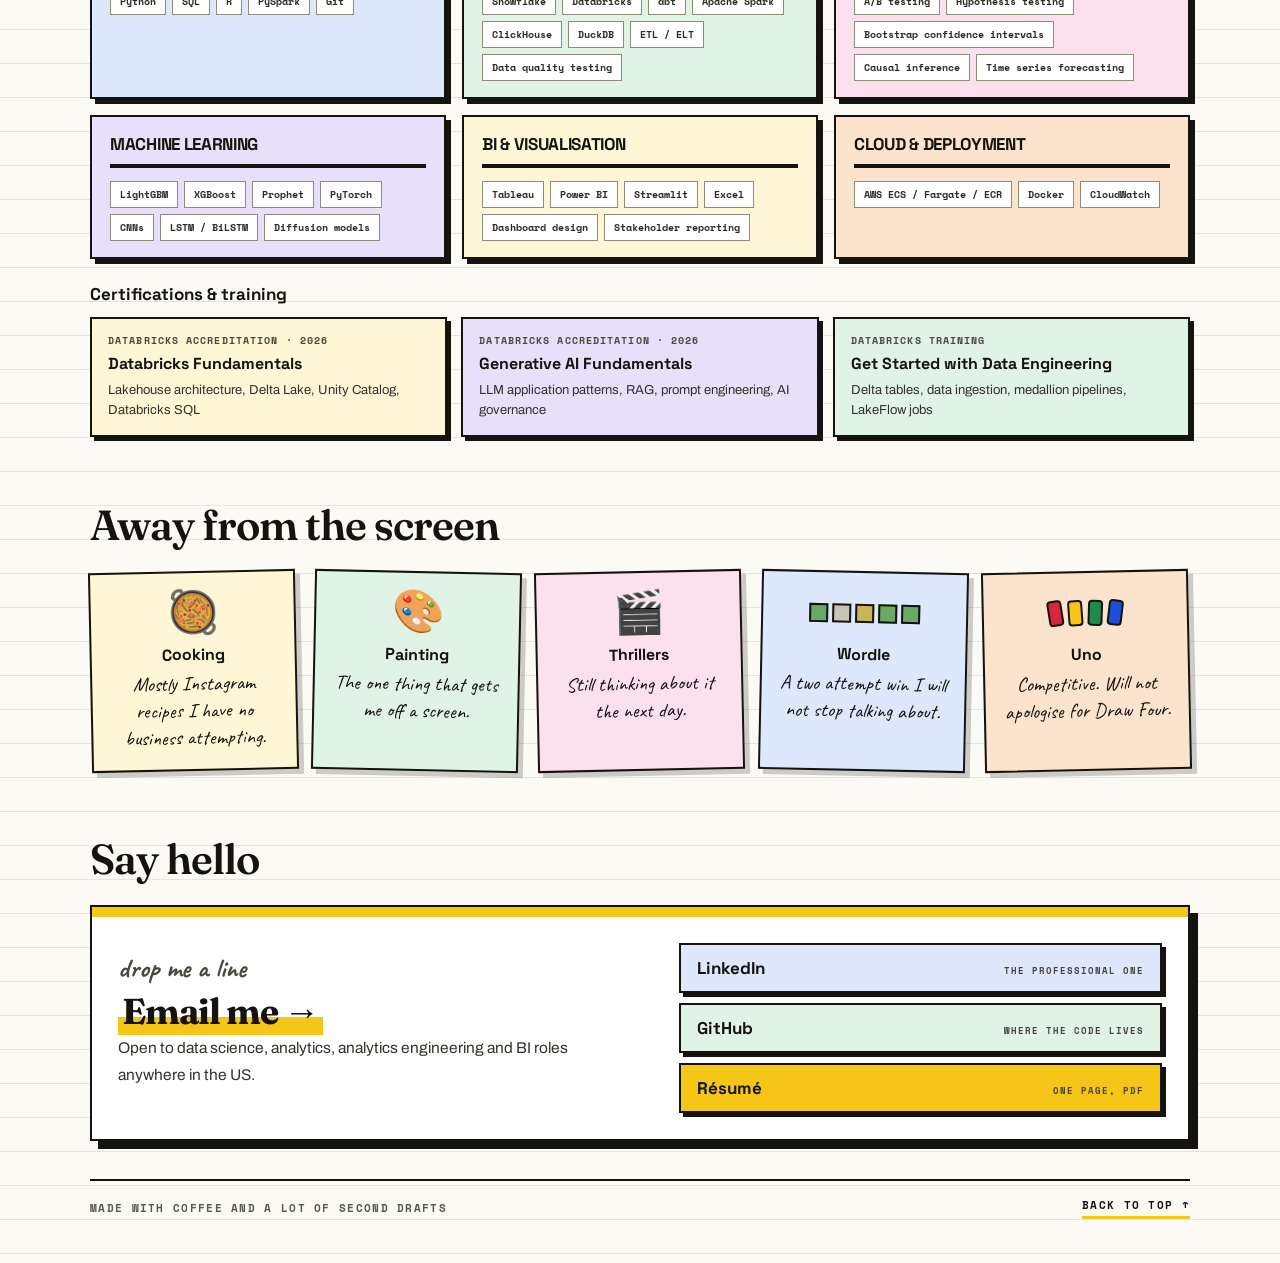
==== commit 53347316: "Modify ocular disease ML project details Updated accuracy information and project description for oc" ====
--- a/index.html
+++ b/index.html
@@ -392,9 +392,9 @@
       <a class="dn rise" href="https://github.com/Simi-Shrivastava11/Sentiment-Classification-RNN" target="_blank" rel="noopener">
         <span class="st">36<u>configurations</u></span><b>Optimiser beat architecture</b>
         <p>Configurations of RNN, LSTM and BiLSTM. The fancy one did not win.</p><span class="go">SEE WHICH DID ↗</span></a>
-      <a class="dn rise" href="https://github.com/Simi-Shrivastava11/ocular-disease-ml" target="_blank" rel="noopener">
-        <span class="st">91%<u>accuracy</u></span><b>Diagnosing 10,000 eyes</b>
-        <p>Multi-label CNN reading retinal scans for several conditions at once.</p><span class="go">SEE THE MODEL ↗</span></a>
+      <a class="dn rise" href="https://github.com/Simi-Shrivastava11/ocular-disease-ml">
+        <span class="st">90.4%<u>accuracy</u></span><b>Cataract or not?</b>
+        <p>VGG16 with a new classifier head, on 1,144 balanced retinal images. 0.94 AUC.</p><span class="go">SEE THE MODEL ↗</span></a>
       <a class="dn rise" href="https://github.com/Simi-Shrivastava11/bpe-semantic-search" target="_blank" rel="noopener">
         <span class="st">3 GB<u>of Gutenberg text</u></span><b>Search with no vector DB</b>
         <p>A corpus made searchable with BPE tokenisation, autocorrect and TF-IDF alone. No embeddings.</p><span class="go">SEE HOW ↗</span></a>
